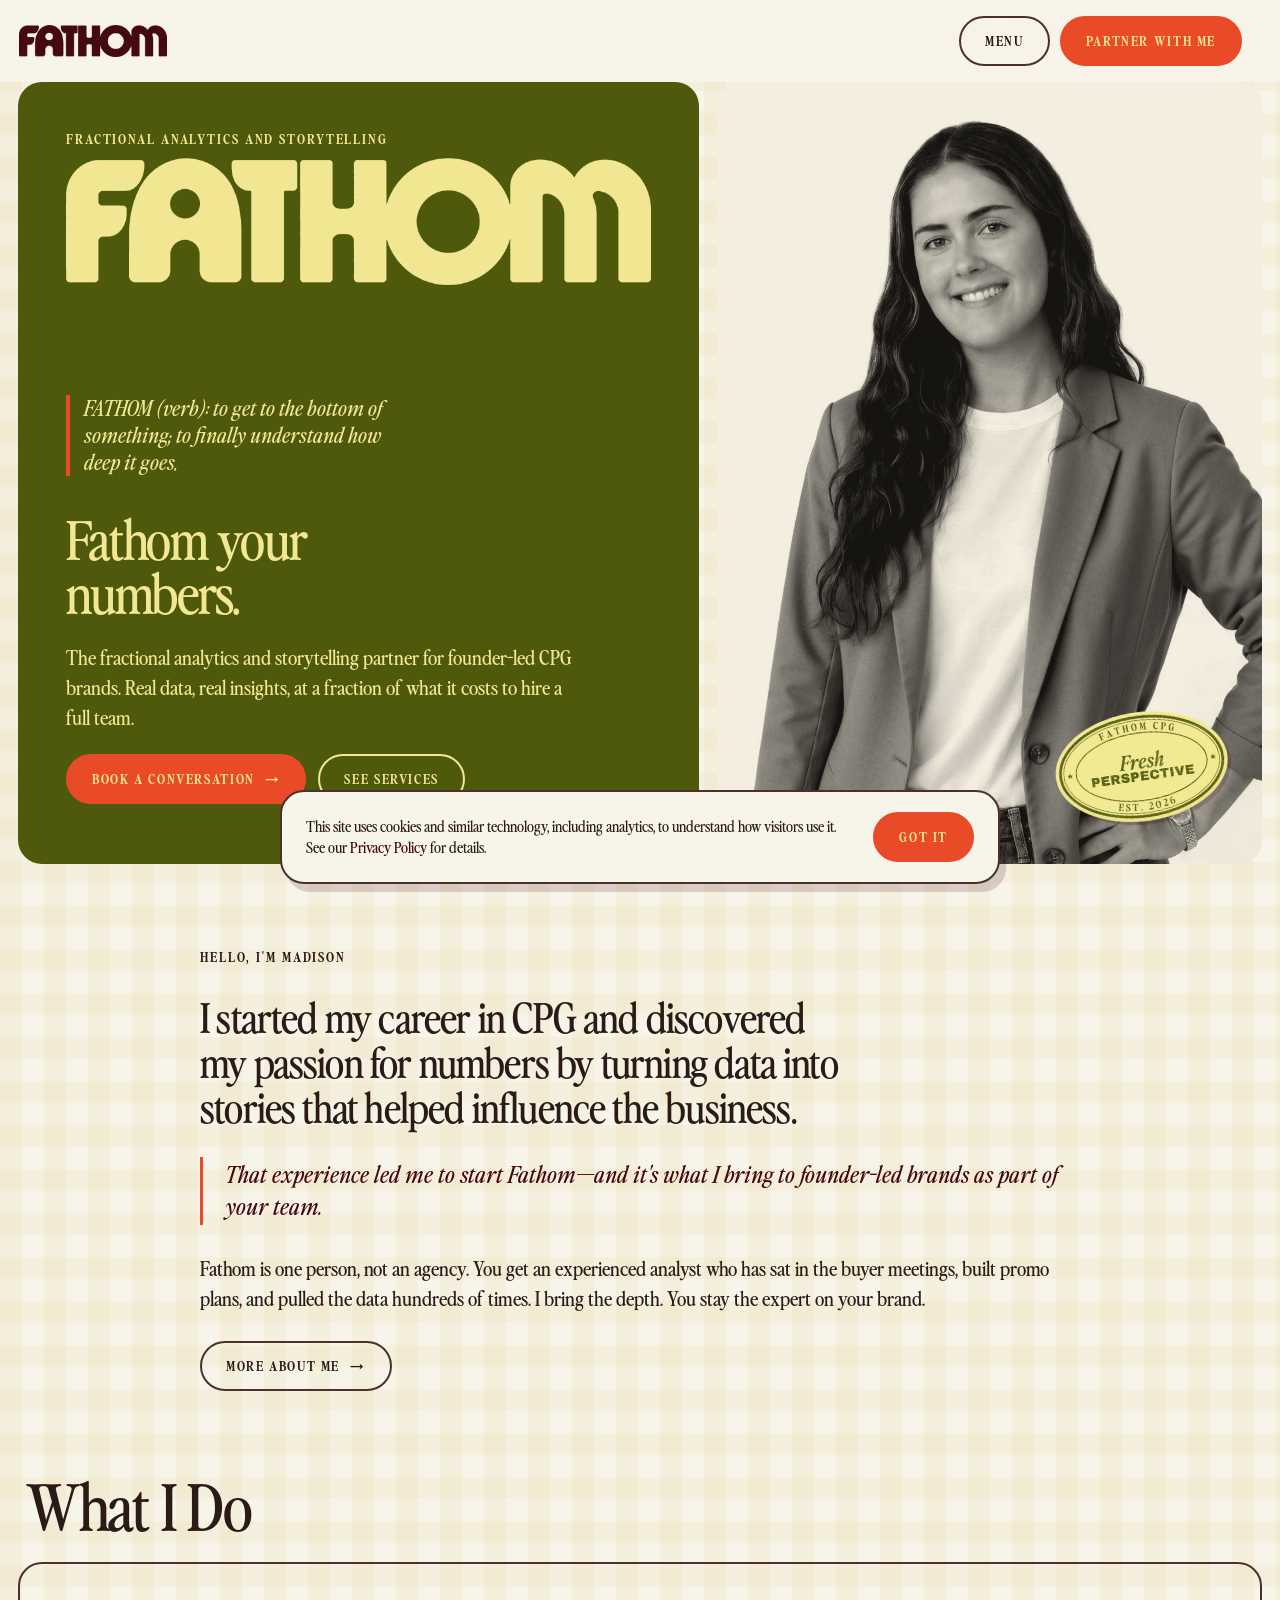
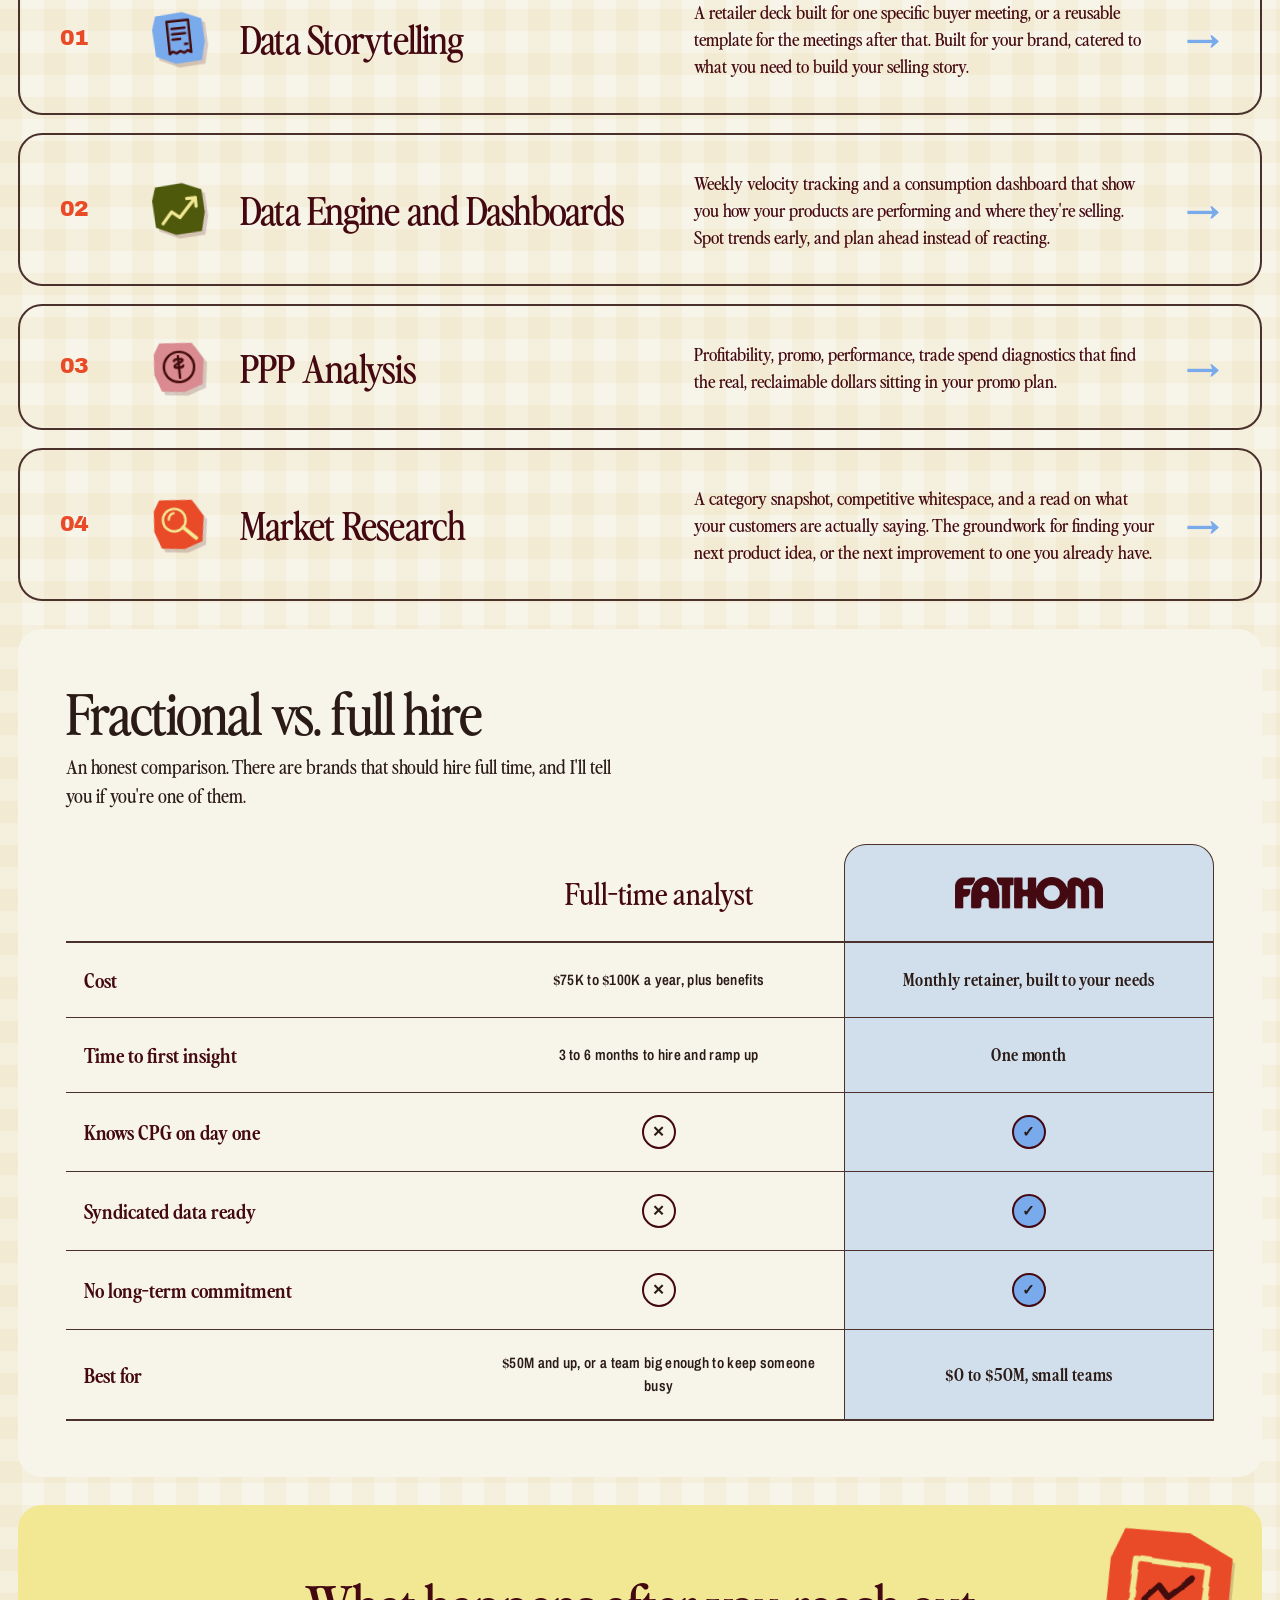
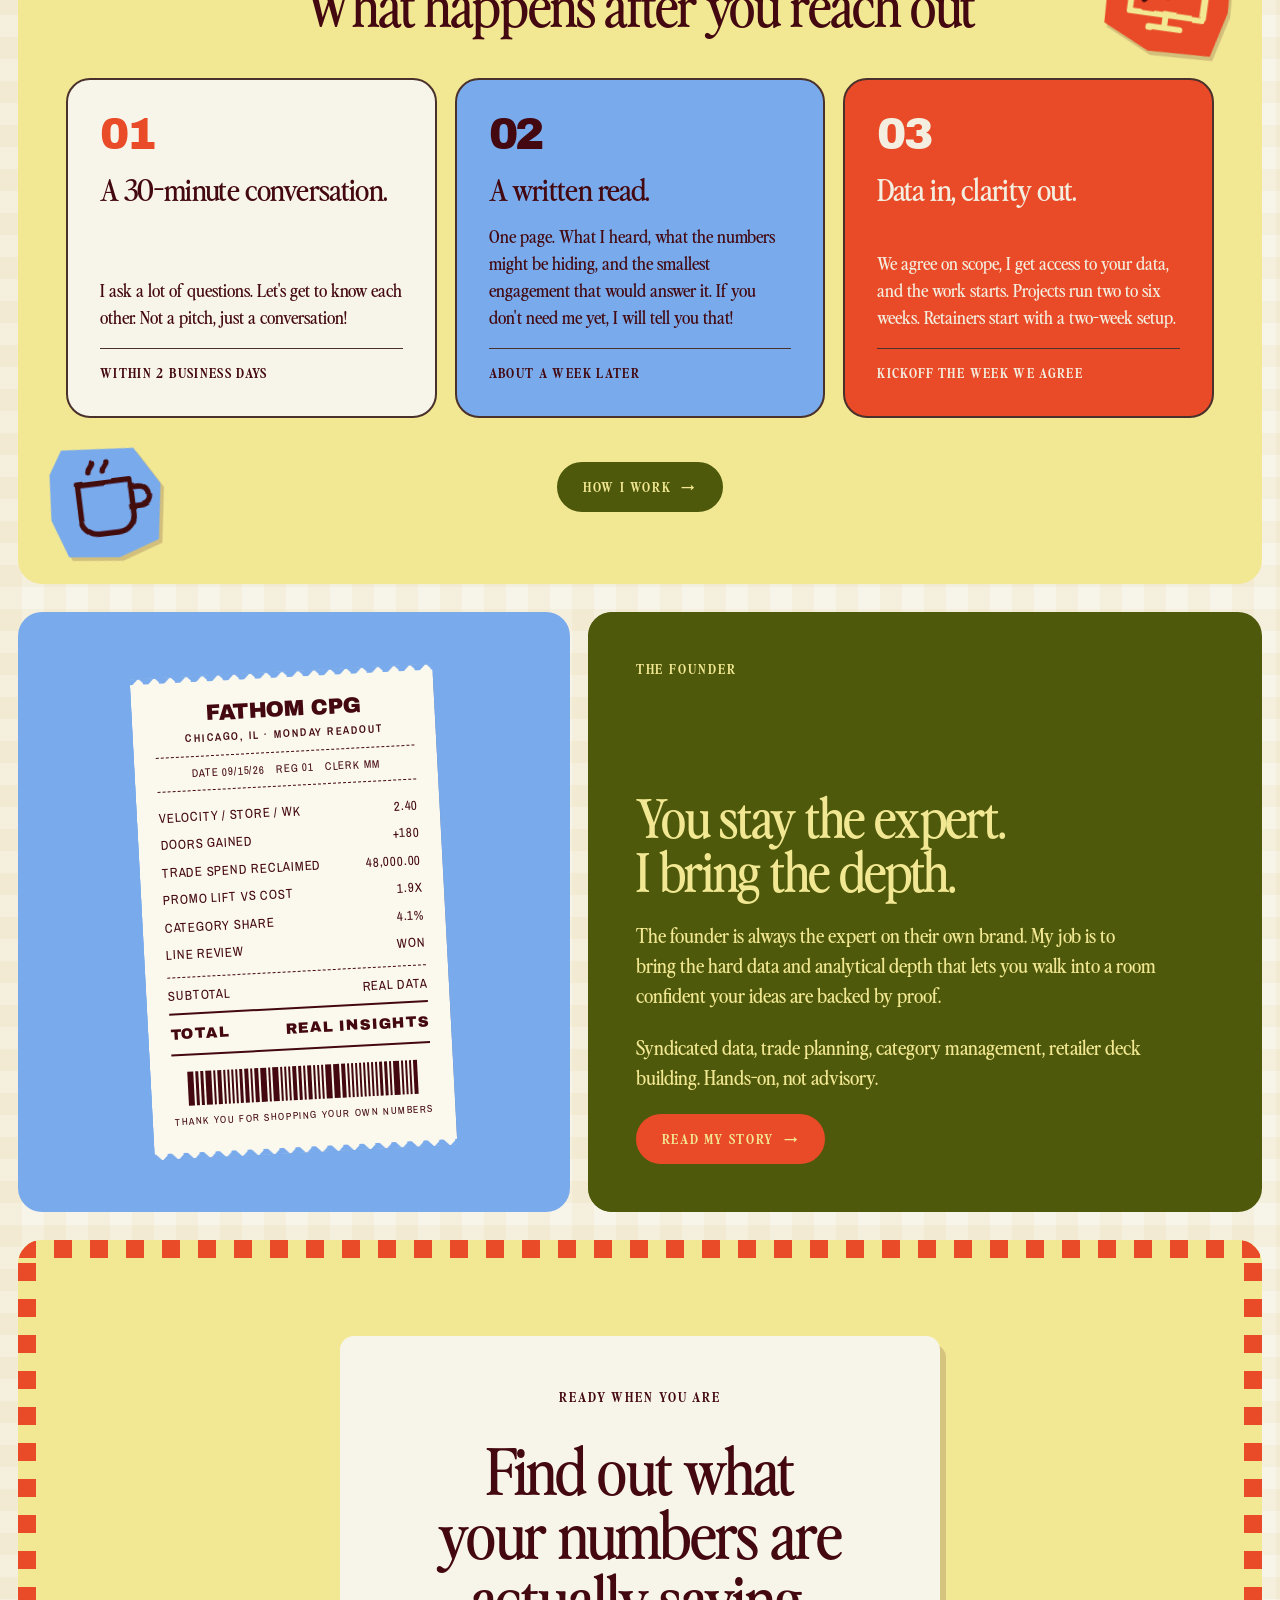
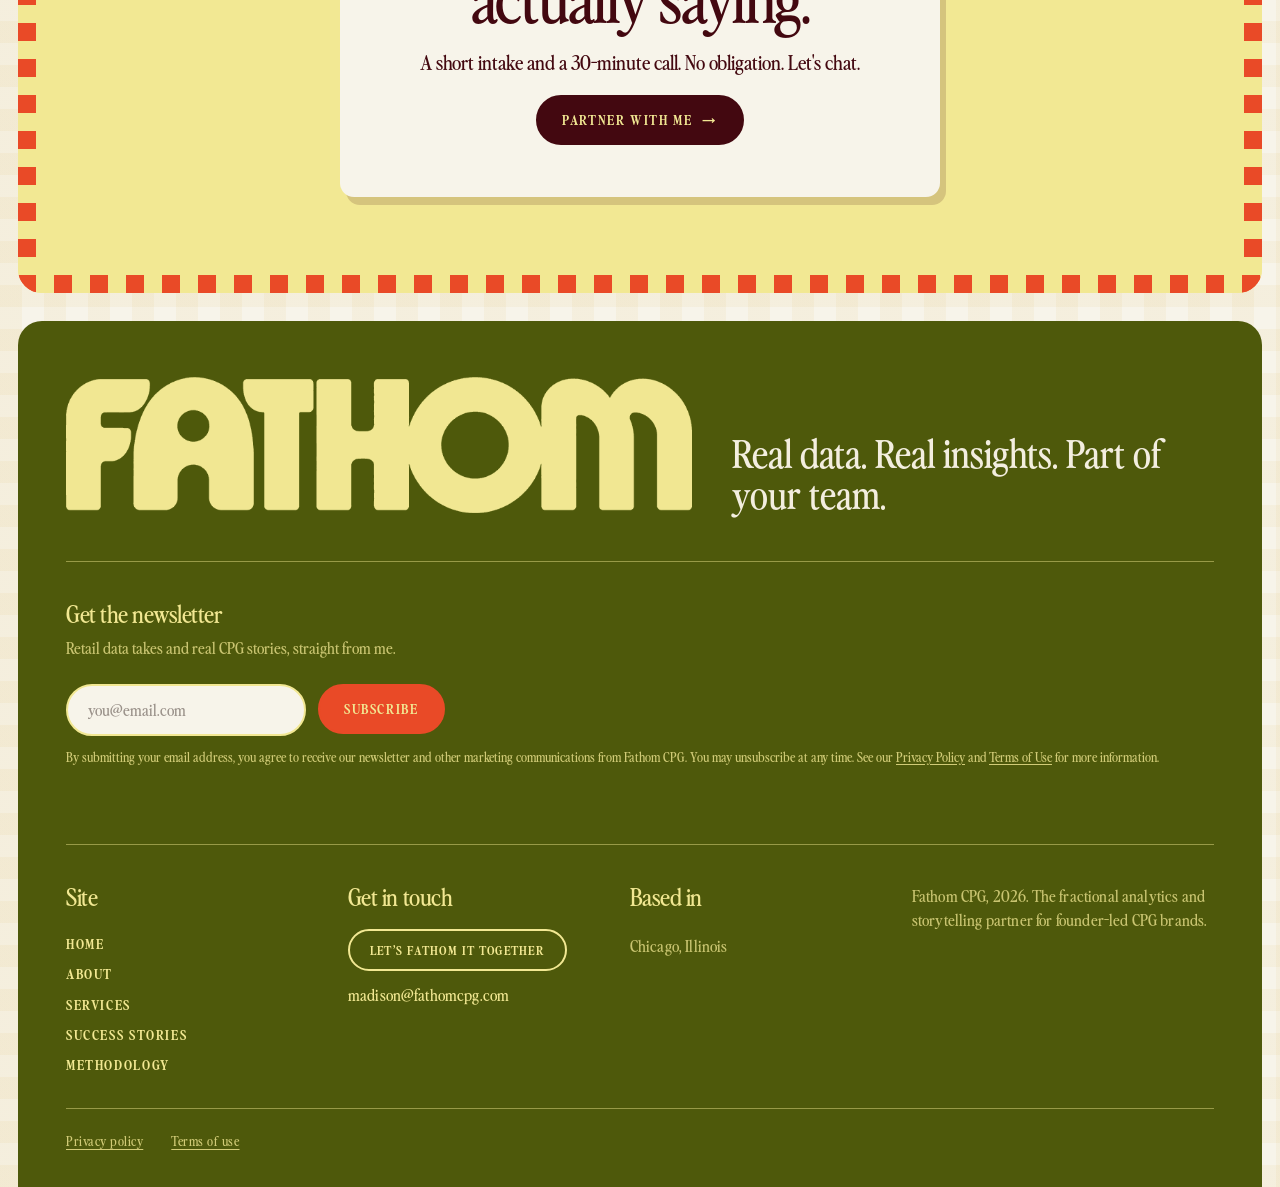
==== index.html @ e361d488 "Footer: smaller CTA button without the arrow Co-Authored-By: Claude Sonnet 5.5 <noreply@anthropic.co" ====
<!doctype html>
<html lang="en">
<head>
<meta charset="utf-8">
<meta name="viewport" content="width=device-width,initial-scale=1">
<script async src="https://www.googletagmanager.com/gtag/js?id=G-GGDD84Z0N7"></script>
<script>window.dataLayer=window.dataLayer||[];function gtag(){dataLayer.push(arguments);}gtag('js',new Date());gtag('config','G-GGDD84Z0N7');</script>
<title>Fathom CPG · Fractional Analytics for Founder-Led CPG Brands</title>
<meta name="description" content="Fathom CPG is the fractional analytics and storytelling partner for founder-led CPG brands. Real data. Real insights. Part of your team.">
<link rel="canonical" href="https://fathomcpg.com/">
<meta property="og:title" content="Fathom CPG · Fractional Analytics for Founder-Led CPG Brands"><meta property="og:description" content="Fathom CPG is the fractional analytics and storytelling partner for founder-led CPG brands. Real data. Real insights. Part of your team."><meta property="og:type" content="website"><meta property="og:url" content="https://fathomcpg.com/"><meta property="og:image" content="https://fathomcpg.com/img/og-image.jpg"><meta property="og:image:width" content="1200"><meta property="og:image:height" content="630"><meta name="twitter:card" content="summary_large_image"><meta name="twitter:title" content="Fathom CPG · Fractional Analytics for Founder-Led CPG Brands"><meta name="twitter:description" content="Fathom CPG is the fractional analytics and storytelling partner for founder-led CPG brands. Real data. Real insights. Part of your team."><meta name="twitter:image" content="https://fathomcpg.com/img/og-image.jpg">
<link rel="icon" href="/favicon.svg" type="image/svg+xml">
<link rel="preconnect" href="https://fonts.googleapis.com">
<link rel="preconnect" href="https://fonts.gstatic.com" crossorigin>
<link href="https://fonts.googleapis.com/css2?family=Archivo+Black&family=Archivo+Narrow:wght@500;600;700&family=DM+Serif+Display&display=swap" rel="stylesheet">
<link rel="preload" href="/fonts/PerfectlyNineties-Regular.woff" as="font" type="font/woff" crossorigin>
<link rel="stylesheet" href="/css/site.css">
<script type="application/ld+json">{"@context":"https://schema.org","@type":"ProfessionalService","name":"Fathom CPG","url":"https://fathomcpg.com/","logo":"https://fathomcpg.com/img/logo.png","image":"https://fathomcpg.com/img/madison-bw.jpg","description":"Fractional analytics and storytelling partner for founder-led CPG brands.","email":"madison@fathomcpg.com","areaServed":"US","address":{"@type":"PostalAddress","addressLocality":"Chicago","addressRegion":"IL","addressCountry":"US"},"founder":{"@type":"Person","name":"Madison Marsh"},"sameAs":["https://www.google.com/maps?cid=5379299283778477455"]}</script>
<script>(function(){var h=location.hash.slice(1);if(/^(about|services|stories|method|partner|privacy|terms)$/.test(h))location.replace('/'+h+'/');})();</script>
</head>
<body>
<svg class="svgdefs" aria-hidden="true"><defs>
  <filter id="hand" x="-10%" y="-10%" width="120%" height="120%"><feTurbulence type="fractalNoise" baseFrequency=".045" numOctaves="2" seed="3" result="n"/><feDisplacementMap in="SourceGraphic" in2="n" scale="2.6" xChannelSelector="R" yChannelSelector="G"/></filter>
  <filter id="cut" x="-2%" y="-8%" width="104%" height="116%"><feTurbulence type="fractalNoise" baseFrequency=".02 .12" numOctaves="2" seed="7" result="t"/><feDisplacementMap in="SourceGraphic" in2="t" scale="5" xChannelSelector="R" yChannelSelector="G"/></filter>
  <pattern id="st" patternUnits="userSpaceOnUse" width="176" height="200"><rect width="176" height="200" fill="#F2E893"/><rect x="0" width="44" height="200" fill="#4A312B"/><rect x="88" width="44" height="200" fill="#4A312B"/></pattern>
</defs></svg>

<header class="top">
  <nav id="nav">
    <a class="pill on" href="/" data-nav="home" aria-current="page">Home</a>
    <a class="pill" href="/about/" data-nav="about">About</a>
    <a class="pill" href="/services/" data-nav="services">Services</a>
    <a class="pill" href="/stories/" data-nav="stories">Stories</a>
    <a class="pill" href="/method/" data-nav="method">Method</a>
  </nav>
  <a class="brand" href="/" aria-label="Fathom CPG home"><span class="logo"></span></a>
  <div class="right">
    <button class="pill burger" id="burger" aria-expanded="false" aria-controls="nav">Menu</button>
    <a class="pill tomato" href="/partner/">Partner with me</a>
  </div>
</header>

<main class="wrap">

<!-- ================= HOME — edit page copy below ================= -->
<div class="page on" data-page="home">
  <section class="split wide">
    <div class="panel olive">
      <div class="head"><span class="label">Fractional analytics and storytelling</span><span class="logo hero-logo" role="img" aria-label="Fathom"></span></div>
      <div class="copy">
        <p class="def">FATHOM (verb): to get to the bottom of something; to finally understand how deep it goes.</p>
        <h1>Fathom your numbers.</h1>
        <p>The fractional analytics and storytelling partner for founder-led CPG brands. Real data, real insights, at a fraction of what it costs to hire a full team.</p>
        <div class="actions"><a class="pill tomato" href="/partner/">Book a conversation <span class="arr">→</span></a><a class="pill" href="/services/">See services</a></div>
      </div>
          </div>
    <div class="panel photo"><img src="/img/madison-bw.jpg" alt="Madison Marsh, founder of Fathom CPG">
      <img class="lbl-stk" src="/img/badge-fresh-perspective.webp" alt="" style="position:absolute;right:26px;bottom:36px;width:240px;transform:rotate(-8deg)">
    </div>
  </section>

  <section class="chapter statement">
    <div class="statement-inner">
      <span class="label">Hello, I'm Madison</span>
      <h2 class="fit-heading"><span class="fit-line">I started my career in CPG and discovered</span> <br class="fit-br">
        <span class="fit-line">my passion for numbers by turning data into</span> <br class="fit-br">
        <span class="fit-line">stories that helped influence the business.</span></h2>
      <p class="statement-accent">That experience led me to start Fathom—and it's what I bring to founder-led brands as part of your team.</p>
      <p>Fathom is one person, not an agency. You get an experienced analyst who has sat in the buyer meetings, built promo plans, and pulled the data hundreds of times. I bring the depth. You stay the expert on your brand.</p>
      <a class="pill" href="/about/">More about me <span class="arr">→</span></a>
    </div>
      </section>

  <section class="chapter">
    <div class="sec-head"><h2>What I Do</h2></div>
    <div class="rows">
      <a class="row" href="/services/"><span class="n">01</span><svg class="stk rowstk blue" viewBox="0 0 100 100" aria-hidden="true"><polygon class="cut" points="10,6 60,3 95,18 97,60 88,95 40,97 4,80 2,30"/><g filter="url(#hand)"><path d="M30 18h40v60l-6-4-7 4-7-4-7 4-7-4-6 4z" class="ink"/><path d="M38 32h24M38 42h24M38 52h14M60 62h4" class="ink"/></g></svg><h3>Data Storytelling</h3><div class="desc"><p>A retailer deck built for one specific buyer meeting, or a reusable template for the meetings after that. Built for your brand, catered to what you need to build your selling story.</p></div><span class="arr">→</span></a>
      <a class="row" href="/services/"><span class="n">02</span><svg class="stk rowstk olive" viewBox="0 0 100 100" aria-hidden="true"><polygon class="cut" points="10,6 60,3 95,18 97,60 88,95 40,97 4,80 2,30"/><g filter="url(#hand)"><path d="M18 74l18-20 14 12 32-34" class="ink" style="stroke-width:6"/><path d="M66 32h16v16" class="ink" style="stroke-width:6"/></g></svg><h3>Data Engine and Dashboards</h3><div class="desc"><p>Weekly velocity tracking and a consumption dashboard that show you how your products are performing and where they're selling. Spot trends early, and plan ahead instead of reacting.</p></div><span class="arr">→</span></a>
      <a class="row" href="/services/"><span class="n">03</span><svg class="stk rowstk pink" viewBox="0 0 100 100" aria-hidden="true"><polygon class="cut" points="18,3 78,8 97,40 90,86 56,97 14,92 3,60 6,22"/><g filter="url(#hand)"><circle cx="50" cy="50" r="28" class="ink"/><path d="M50 30v40M42 38c0-4 16-4 16 0s-16 6-16 10 16 4 16 0" class="ink"/></g></svg><h3>PPP Analysis</h3><div class="desc"><p>Profitability, promo, performance, trade spend diagnostics that find the real, reclaimable dollars sitting in your promo plan.</p></div><span class="arr">→</span></a>
      <a class="row" href="/services/"><span class="n">04</span><svg class="stk rowstk tomato" viewBox="0 0 100 100" aria-hidden="true"><polygon class="cut" points="18,3 78,8 97,40 90,86 56,97 14,92 3,60 6,22"/><g filter="url(#hand)"><circle cx="42" cy="42" r="21" class="ink"/><path d="M57 57l22 22" class="ink" style="stroke-width:7"/><path d="M32 40c1-6 5-10 10-11" class="ink"/></g></svg><h3>Market Research</h3><div class="desc"><p>A category snapshot, competitive whitespace, and a read on what your customers are actually saying. The groundwork for finding your next product idea, or the next improvement to one you already have.</p></div><span class="arr">→</span></a>
    </div>
  </section>

  <section class="compare panel">
    <h2>Fractional vs. full hire</h2>
    <p class="intro">An honest comparison. There are brands that should hire full time, and I'll tell you if you're one of them.</p>
<div class="ftable"><div class="hd"></div><div class="hd">Full-time analyst</div><div class="hd me"><span class="logo" role="img" aria-label="Fathom"></span></div><div class="rowlab"><span>Cost</span></div><div class="val"><span><span class="usd">$</span>75K to <span class="usd">$</span>100K a year, plus benefits</span></div><div class="val me"><span>Monthly retainer, built to your needs</span></div><div class="rowlab"><span>Time to first insight</span></div><div class="val"><span>3 to 6 months to hire and ramp up</span></div><div class="val me"><span>One month</span></div><div class="rowlab"><span>Knows CPG on day one</span></div><div class="val"><span><span class="nx">✕</span></span></div><div class="val me"><span><span class="ck">✓</span></span></div><div class="rowlab"><span>Syndicated data ready</span></div><div class="val"><span><span class="nx">✕</span></span></div><div class="val me"><span><span class="ck">✓</span></span></div><div class="rowlab"><span>No long-term commitment</span></div><div class="val"><span><span class="nx">✕</span></span></div><div class="val me"><span><span class="ck">✓</span></span></div><div class="rowlab last"><span>Best for</span></div><div class="val last"><span><span class="usd">$</span>50M and up, or a team big enough to keep someone busy</span></div><div class="val me last"><span><span class="usd">$</span>0 to <span class="usd">$</span>50M, small teams</span></div></div>
  </section>

  <section class="striped chapter">
    <svg class="stk tomato" viewBox="0 0 100 100" aria-hidden="true" style="position:absolute;right:28px;top:22px;width:130px;transform:rotate(8deg)"><polygon class="cut" points="10,6 60,3 95,18 97,60 88,95 40,97 4,80 2,30"/><g filter="url(#hand)"><path d="M22 28h56v40H22z" class="ink"/><path d="M50 68v10M38 78h24" class="ink"/><path d="M32 58l10-12 8 8 16-16" class="ink hot"/></g></svg>
    <svg class="stk blue" viewBox="0 0 100 100" aria-hidden="true" style="position:absolute;left:28px;bottom:22px;width:120px;transform:rotate(-7deg)"><polygon class="cut" points="18,3 78,8 97,40 90,86 56,97 14,92 3,60 6,22"/><g filter="url(#hand)"><path d="M28 34h44v28c0 8-6 14-14 14H42c-8 0-14-6-14-14z" class="ink"/><path d="M72 40h6c6 0 8 4 8 8s-2 8-8 8h-6" class="ink"/><path d="M38 24c0-4 4-4 4-8M50 24c0-4 4-4 4-8" class="ink"/></g></svg>
    <div class="inner">
      <div><h2>What happens after you reach out</h2></div>
      <div class="cards">
        <div class="card"><span class="step-n">01</span><h3>A 30-minute conversation.</h3><p>I ask a lot of questions. Let's get to know each other. Not a pitch, just a conversation!</p><span class="when">Within 2 business days</span></div>
        <div class="card"><span class="step-n">02</span><h3>A written read.</h3><p>One page. What I heard, what the numbers might be hiding, and the smallest engagement that would answer it. If you don't need me yet, I will tell you that!</p><span class="when">About a week later</span></div>
        <div class="card"><span class="step-n">03</span><h3>Data in, clarity out.</h3><p>We agree on scope, I get access to your data, and the work starts. Projects run two to six weeks. Retainers start with a two-week setup.</p><span class="when">Kickoff the week we agree</span></div>
      </div>
      <a class="pill olive" href="/method/">How I work <span class="arr">→</span></a>
    </div>
  </section>


  <section class="split narrow chapter">
    <div class="panel receiptbg"><div class="rcpt" aria-hidden="true">
  <div class="rtop">FATHOM CPG<br><small>CHICAGO, IL · MONDAY READOUT</small></div>
  <div class="rmeta">DATE 09/15/26 &nbsp; REG 01 &nbsp; CLERK MM</div>
  <table><tr><td>VELOCITY / STORE / WK</td><td>2.40</td></tr><tr><td>DOORS GAINED</td><td>+180</td></tr><tr><td>TRADE SPEND RECLAIMED</td><td>48,000.00</td></tr><tr><td>PROMO LIFT VS COST</td><td>1.9X</td></tr><tr><td>CATEGORY SHARE</td><td>4.1%</td></tr><tr><td>LINE REVIEW</td><td>WON</td></tr></table>
  <div class="rsub"><span>SUBTOTAL</span><span>REAL DATA</span></div>
  <div class="rtot"><span>TOTAL</span><span>REAL INSIGHTS</span></div>
  <div class="rbar"><i style="width:6px"></i><i style="width:3px"></i><i style="width:3px"></i><i style="width:6px"></i><i style="width:2px"></i><i style="width:4px"></i><i style="width:2px"></i><i style="width:2px"></i><i style="width:2px"></i><i style="width:2px"></i><i style="width:3px"></i><i style="width:4px"></i><i style="width:2px"></i><i style="width:4px"></i><i style="width:6px"></i><i style="width:2px"></i><i style="width:6px"></i><i style="width:2px"></i><i style="width:2px"></i><i style="width:2px"></i><i style="width:4px"></i><i style="width:3px"></i><i style="width:2px"></i><i style="width:4px"></i><i style="width:2px"></i><i style="width:2px"></i><i style="width:2px"></i><i style="width:6px"></i><i style="width:6px"></i><i style="width:4px"></i><i style="width:2px"></i><i style="width:2px"></i><i style="width:2px"></i><i style="width:2px"></i><i style="width:2px"></i><i style="width:2px"></i><i style="width:2px"></i><i style="width:2px"></i><i style="width:3px"></i><i style="width:3px"></i><i style="width:2px"></i><i style="width:6px"></i><i style="width:2px"></i><i style="width:2px"></i><i style="width:2px"></i><i style="width:4px"></i></div>
  <div class="rthx">THANK YOU FOR SHOPPING YOUR OWN NUMBERS</div>
</div></div>
    <div class="panel gingham-panel"><div class="inner">
      <div class="head"><span class="label">The founder</span></div>
      <div class="copy">
        <h2>You stay the expert. I bring the depth.</h2>
        <p>The founder is always the expert on their own brand. My job is to bring the hard data and analytical depth that lets you walk into a room confident your ideas are backed by proof.</p>
        <p>Syndicated data, trade planning, category management, retailer deck building. Hands-on, not advisory.</p>
        <div class="actions"><a class="pill tomato" href="/about/">Read my story <span class="arr">→</span></a></div>
      </div>
    </div></div>
  </section>



  <section class="chapter cta panel pattern-cta ticket-cta">
    <div class="ctacard">
    <span class="label">Ready when you are</span>
    <h2>Find out what your numbers are actually saying.</h2>
    <p>A short intake and a 30-minute call. No obligation. Let's chat.</p>
    <div class="actions"><a class="pill solid" href="/partner/">Partner with me <span class="arr">→</span></a></div>
    </div>
  </section>
</div>
<div class="scallop" aria-hidden="true"></div>

<footer class="foot">
  <div class="foot-top">
    <div class="logo" role="img" aria-label="Fathom CPG"></div>
    <p class="line">Real data. Real insights. Part of your team.</p>
  </div>
  <div class="foot-news">
    <div><h4>Get the newsletter</h4><p>Retail data takes and real CPG stories, straight from me.</p></div>
    <form name="newsletter" method="POST" action="/" data-netlify="true" netlify-honeypot="company" class="news-form">
      <input type="hidden" name="form-name" value="newsletter">
      <p style="display:none"><label>Company <input name="company" tabindex="-1" autocomplete="off"></label></p>
      <input type="email" name="email" placeholder="you@email.com" aria-label="Email address" autocomplete="email" required>
      <button type="submit" class="pill tomato">Subscribe</button>
      <p class="news-consent">By submitting your email address, you agree to receive our newsletter and other marketing communications from Fathom CPG. You may unsubscribe at any time. See our <a href="/privacy/">Privacy Policy</a> and <a href="/terms/">Terms of Use</a> for more information.</p>
      <p class="news-msg" role="status" aria-live="polite"></p>
    </form>
  </div>
  <div class="foot-cols">
    <div><h4>Site</h4><a href="/">Home</a><a href="/about/">About</a><a href="/services/">Services</a><a href="/stories/">Success Stories</a><a href="/method/">Methodology</a></div>
    <div><h4>Get in touch</h4><a class="pill" href="/partner/">Let’s fathom it together</a><a class="mail" href="mailto:madison@fathomcpg.com">madison@fathomcpg.com</a></div>
    <div><h4>Based in</h4><span class="dim">Chicago, Illinois</span></div>
    <div><span class="dim">Fathom CPG, 2026. The fractional analytics and storytelling partner for founder-led CPG brands.</span></div>
  </div>
<div class="foot-legal"><a href="/privacy/">Privacy policy</a><a href="/terms/">Terms of use</a></div>
</footer>

</main>

<script src="/js/site.js"></script>
</body>
</html>
---- css/site.css ----
/* Fathom CPG — site styles. Fonts: Perfectly Nineties (licensed, /fonts). */
@font-face{font-family:"Perfectly Nineties";font-weight:400;font-style:normal;font-display:swap;src:url(/fonts/PerfectlyNineties-Regular.woff) format("woff")}
@font-face{font-family:"Perfectly Nineties";font-weight:400;font-style:italic;font-display:swap;src:url(/fonts/PerfectlyNineties-Italic.woff) format("woff")}
@font-face{font-family:"Perfectly Nineties";font-weight:700;font-style:normal;font-display:swap;src:url(/fonts/PerfectlyNineties-Bold.woff) format("woff")}
@font-face{font-family:"Perfectly Nineties";font-weight:700;font-style:italic;font-display:swap;src:url(/fonts/PerfectlyNineties-BoldItalic.woff) format("woff")}
:root{
  --blue:#79AAEB;
  --wine:#430810;
  --cream:#F3EEDF;
  --paper:#F7F4EA;
  --butter:#F2E893;
  --butter2:#EADF86;
  --mustard:#D89B2B;
  --tomato:#E94A27;
  --olive:#4E590B;
  --olive2:#6B7A14;
  --brown:#4A312B;
  --ink:#2B1B17;
  --line:#4A312B;
  --pn:"Perfectly Nineties",Georgia,"Times New Roman",serif;
  --black:"Archivo Black","Arial Black",Impact,sans-serif;
  --narrow:"Archivo Narrow","Arial Narrow",Arial,sans-serif;
  --gingham-blue:repeating-linear-gradient(90deg,rgba(92,143,210,.45) 0 26px,transparent 26px 52px),repeating-linear-gradient(0deg,rgba(92,143,210,.45) 0 26px,transparent 26px 52px),#F3EEDF;
  --gingham-cream:repeating-linear-gradient(90deg,rgba(243,238,223,.22) 0 26px,transparent 26px 52px),repeating-linear-gradient(0deg,rgba(243,238,223,.22) 0 26px,transparent 26px 52px),#430810;
  --check-tomato:repeating-conic-gradient(var(--tomato) 0 25%,var(--butter) 0 50%) 0 0/56px 56px;
  --pat-brick:url("data:image/svg+xml,%3Csvg xmlns='http://www.w3.org/2000/svg' width='56' height='200' viewBox='0 0 56 200'%3E%3Crect width='56' height='200' fill='%23F3EEDF'/%3E%3Crect x='0' y='0' width='28' height='100' fill='%23430810'/%3E%3Crect x='28' y='0' width='28' height='100' fill='%23F2E893'/%3E%3Crect x='0' y='100' width='28' height='100' fill='%2379AAEB'/%3E%3Crect x='28' y='100' width='28' height='100' fill='%23430810'/%3E%3C/svg%3E");
  --pat-dots:url("data:image/svg+xml,%3Csvg xmlns='http://www.w3.org/2000/svg' width='32' height='120' viewBox='0 0 32 120'%3E%3Crect width='32' height='120' fill='%23F2E893'/%3E%3Crect x='16' width='16' height='120' fill='%23F3EEDF'/%3E%3Ccircle cx='16' cy='14' r='8' fill='%23E94A27'/%3E%3C/svg%3E");
  --plaid:linear-gradient(90deg,transparent 0 10%,rgba(92,143,210,.55) 10% 16%,transparent 16% 34%,rgba(67,8,16,.55) 34% 40%,transparent 40% 62%,rgba(233,74,39,.5) 62% 66%,transparent 66% 100%),linear-gradient(0deg,transparent 0 22%,rgba(67,8,16,.55) 22% 28%,transparent 28% 50%,rgba(92,143,210,.5) 50% 56%,transparent 56% 74%,rgba(233,74,39,.45) 74% 78%,transparent 78% 100%),#F7F4EA;
  --receipt:url("data:image/svg+xml,%3Csvg xmlns='http://www.w3.org/2000/svg' width='176' height='200' viewBox='0 0 176 200'%3E%3Crect width='176' height='200' fill='%23F7F4EA'/%3E%3Cg fill='%234A312B' opacity='.13'%3E%3Crect x='8' y='10' width='18' height='3' rx='1.5'/%3E%3Crect x='32' y='10' width='22' height='3' rx='1.5'/%3E%3Crect x='66' y='10' width='10' height='3' rx='1.5'/%3E%3Crect x='82' y='10' width='28' height='3' rx='1.5'/%3E%3Crect x='116' y='10' width='18' height='3' rx='1.5'/%3E%3Crect x='146' y='10' width='10' height='3' rx='1.5'/%3E%3Crect x='8' y='23' width='14' height='3' rx='1.5'/%3E%3Crect x='28' y='23' width='10' height='3' rx='1.5'/%3E%3Crect x='46' y='23' width='22' height='3' rx='1.5'/%3E%3Crect x='74' y='23' width='14' height='3' rx='1.5'/%3E%3Crect x='94' y='23' width='28' height='3' rx='1.5'/%3E%3Crect x='130' y='23' width='10' height='3' rx='1.5'/%3E%3Crect x='152' y='23' width='10' height='3' rx='1.5'/%3E%3Crect x='8' y='36' width='34' height='3' rx='1.5'/%3E%3Crect x='54' y='36' width='28' height='3' rx='1.5'/%3E%3Crect x='88' y='36' width='28' height='3' rx='1.5'/%3E%3Crect x='128' y='36' width='22' height='3' rx='1.5'/%3E%3Crect x='156' y='36' width='14' height='3' rx='1.5'/%3E%3Crect x='8' y='49' width='28' height='3' rx='1.5'/%3E%3Crect x='42' y='49' width='18' height='3' rx='1.5'/%3E%3Crect x='68' y='49' width='14' height='3' rx='1.5'/%3E%3Crect x='94' y='49' width='10' height='3' rx='1.5'/%3E%3Crect x='116' y='49' width='18' height='3' rx='1.5'/%3E%3Crect x='146' y='49' width='34' height='3' rx='1.5'/%3E%3Crect x='8' y='62' width='10' height='3' rx='1.5'/%3E%3Crect x='30' y='62' width='28' height='3' rx='1.5'/%3E%3Crect x='70' y='62' width='14' height='3' rx='1.5'/%3E%3Crect x='92' y='62' width='10' height='3' rx='1.5'/%3E%3Crect x='114' y='62' width='34' height='3' rx='1.5'/%3E%3Crect x='154' y='62' width='28' height='3' rx='1.5'/%3E%3Crect x='8' y='75' width='28' height='3' rx='1.5'/%3E%3Crect x='42' y='75' width='22' height='3' rx='1.5'/%3E%3Crect x='76' y='75' width='28' height='3' rx='1.5'/%3E%3Crect x='112' y='75' width='18' height='3' rx='1.5'/%3E%3Crect x='138' y='75' width='28' height='3' rx='1.5'/%3E%3Crect x='8' y='88' width='18' height='3' rx='1.5'/%3E%3Crect x='34' y='88' width='14' height='3' rx='1.5'/%3E%3Crect x='54' y='88' width='34' height='3' rx='1.5'/%3E%3Crect x='94' y='88' width='10' height='3' rx='1.5'/%3E%3Crect x='116' y='88' width='18' height='3' rx='1.5'/%3E%3Crect x='146' y='88' width='22' height='3' rx='1.5'/%3E%3Crect x='8' y='101' width='34' height='3' rx='1.5'/%3E%3Crect x='50' y='101' width='18' height='3' rx='1.5'/%3E%3Crect x='80' y='101' width='10' height='3' rx='1.5'/%3E%3Crect x='96' y='101' width='28' height='3' rx='1.5'/%3E%3Crect x='132' y='101' width='14' height='3' rx='1.5'/%3E%3Crect x='154' y='101' width='14' height='3' rx='1.5'/%3E%3Crect x='8' y='114' width='22' height='3' rx='1.5'/%3E%3Crect x='36' y='114' width='34' height='3' rx='1.5'/%3E%3Crect x='76' y='114' width='28' height='3' rx='1.5'/%3E%3Crect x='116' y='114' width='18' height='3' rx='1.5'/%3E%3Crect x='142' y='114' width='34' height='3' rx='1.5'/%3E%3Crect x='8' y='127' width='28' height='3' rx='1.5'/%3E%3Crect x='44' y='127' width='28' height='3' rx='1.5'/%3E%3Crect x='80' y='127' width='10' height='3' rx='1.5'/%3E%3Crect x='96' y='127' width='18' height='3' rx='1.5'/%3E%3Crect x='122' y='127' width='34' height='3' rx='1.5'/%3E%3Crect x='8' y='140' width='10' height='3' rx='1.5'/%3E%3Crect x='24' y='140' width='34' height='3' rx='1.5'/%3E%3Crect x='70' y='140' width='18' height='3' rx='1.5'/%3E%3Crect x='100' y='140' width='28' height='3' rx='1.5'/%3E%3Crect x='140' y='140' width='22' height='3' rx='1.5'/%3E%3Crect x='8' y='153' width='34' height='3' rx='1.5'/%3E%3Crect x='50' y='153' width='34' height='3' rx='1.5'/%3E%3Crect x='92' y='153' width='10' height='3' rx='1.5'/%3E%3Crect x='110' y='153' width='18' height='3' rx='1.5'/%3E%3Crect x='134' y='153' width='28' height='3' rx='1.5'/%3E%3Crect x='8' y='166' width='22' height='3' rx='1.5'/%3E%3Crect x='36' y='166' width='14' height='3' rx='1.5'/%3E%3Crect x='58' y='166' width='14' height='3' rx='1.5'/%3E%3Crect x='84' y='166' width='14' height='3' rx='1.5'/%3E%3Crect x='106' y='166' width='22' height='3' rx='1.5'/%3E%3Crect x='136' y='166' width='10' height='3' rx='1.5'/%3E%3Crect x='152' y='166' width='22' height='3' rx='1.5'/%3E%3Crect x='8' y='179' width='28' height='3' rx='1.5'/%3E%3Crect x='44' y='179' width='14' height='3' rx='1.5'/%3E%3Crect x='66' y='179' width='28' height='3' rx='1.5'/%3E%3Crect x='102' y='179' width='34' height='3' rx='1.5'/%3E%3Crect x='144' y='179' width='18' height='3' rx='1.5'/%3E%3Crect x='8' y='192' width='22' height='3' rx='1.5'/%3E%3Crect x='36' y='192' width='14' height='3' rx='1.5'/%3E%3Crect x='56' y='192' width='14' height='3' rx='1.5'/%3E%3Crect x='76' y='192' width='14' height='3' rx='1.5'/%3E%3Crect x='102' y='192' width='14' height='3' rx='1.5'/%3E%3Crect x='122' y='192' width='22' height='3' rx='1.5'/%3E%3Crect x='156' y='192' width='14' height='3' rx='1.5'/%3E%3C/g%3E%3Cpath d='M0 200h176' stroke='%234A312B' stroke-width='1' stroke-dasharray='4 4' opacity='.25'/%3E%3C/svg%3E");
  --gingham-olive:repeating-linear-gradient(90deg,rgba(78,89,11,.42) 0 26px,transparent 26px 52px),repeating-linear-gradient(0deg,rgba(78,89,11,.42) 0 26px,transparent 26px 52px),#F3EEDF;
  --pat-brick-soft:url("data:image/svg+xml,%3Csvg xmlns='http://www.w3.org/2000/svg' width='56' height='200' viewBox='0 0 56 200'%3E%3Crect width='56' height='200' fill='%23F7F4EA'/%3E%3Crect x='0' y='0' width='28' height='100' fill='%23F2E893'/%3E%3Crect x='28' y='0' width='28' height='100' fill='%23F7F4EA'/%3E%3Crect x='0' y='100' width='28' height='100' fill='%23F7F4EA'/%3E%3Crect x='28' y='100' width='28' height='100' fill='%23BDD1EC'/%3E%3C/svg%3E");
  --g:18px;
  --r:24px;
  --cur:url("data:image/svg+xml;utf8,%3Csvg xmlns='http://www.w3.org/2000/svg' width='30' height='30' viewBox='0 0 30 30'%3E%3Cpath d='M2 3h4.2l1 4H27l-3 10H9.6l.7 3H25' fill='none' stroke='%23F3EEDF' stroke-width='5.4' stroke-linejoin='round' stroke-linecap='round'/%3E%3Cpath d='M2 3h4.2l1 4H27l-3 10H9.6l.7 3H25' fill='none' stroke='%23430810' stroke-width='2.6' stroke-linejoin='round' stroke-linecap='round'/%3E%3Ccircle cx='12' cy='25' r='2.4' fill='%23430810' stroke='%23F3EEDF' stroke-width='1.4'/%3E%3Ccircle cx='22' cy='25' r='2.4' fill='%23430810' stroke='%23F3EEDF' stroke-width='1.4'/%3E%3C/svg%3E") 3 3, auto;
  --cur-hot:url("data:image/svg+xml;utf8,%3Csvg xmlns='http://www.w3.org/2000/svg' width='30' height='30' viewBox='0 0 30 30'%3E%3Cpath d='M7.2 7H27l-3 10H9.6z' fill='%23F2E893' stroke='%23430810' stroke-width='2.6' stroke-linejoin='round'/%3E%3Cpath d='M2 3h4.2l1 4M9.6 17l.7 3H25' fill='none' stroke='%23430810' stroke-width='2.6' stroke-linejoin='round' stroke-linecap='round'/%3E%3Ccircle cx='12' cy='25' r='2.4' fill='%23430810'/%3E%3Ccircle cx='22' cy='25' r='2.4' fill='%23430810'/%3E%3C/svg%3E") 3 3, pointer;
}
*{box-sizing:border-box}
html{scroll-behavior:smooth}
body{margin:0;background:repeating-linear-gradient(90deg,rgba(74,49,43,.012) 0 22px,transparent 22px 44px),repeating-linear-gradient(0deg,rgba(74,49,43,.012) 0 22px,transparent 22px 44px),var(--paper);color:var(--ink);font-family:var(--pn);font-weight:400;font-size:19px;line-height:1.5;overflow-x:hidden;cursor:var(--cur);-webkit-font-smoothing:antialiased}
a,button,label,select,input,textarea{cursor:var(--cur-hot)}
a{color:inherit;text-decoration:none}
p{margin:0}
img{max-width:100%;display:block}
h1,h2,h3,h4{margin:0;font-weight:400;text-wrap:balance;font-family:var(--pn);letter-spacing:-.02em}
.label{font-family:var(--pn);font-weight:700;font-size:13.5px;letter-spacing:.14em;text-transform:uppercase;line-height:1.3}
.arr{font-family:var(--narrow);font-weight:600}
.usd{font-family:"DM Serif Display",Georgia,serif;font-weight:400;font-size:.92em}
:focus-visible{outline:2px solid var(--tomato);outline-offset:3px}
.svgdefs{position:absolute;width:0;height:0;overflow:hidden}
.wrap{max-width:1600px;margin:auto;padding:0 var(--g)}
.page{display:none}.page.on{display:block}
section{margin-bottom:28px}
.chapter{margin-top:0}
.page>section:first-child{margin-top:0}

/* WORDMARK */
.wordmark{display:inline-flex;align-items:center;gap:.02em;font-family:var(--black);text-transform:uppercase;letter-spacing:-.11em;line-height:.70;white-space:nowrap;-webkit-text-stroke:.012em currentColor;paint-order:stroke fill}
.wordmark .o{width:.83em;height:.60em;border:.135em solid currentColor;border-radius:50%;display:inline-flex;align-items:center;justify-content:center;transform:translateY(.01em);margin:0 .035em 0 .055em;letter-spacing:0}
.wordmark .o b{font:600 .13em/1 var(--narrow);letter-spacing:.06em;transform:translateX(.04em)}

/* LOGO */
.logo{display:inline-block;width:150px;aspect-ratio:900/195;background:currentColor;-webkit-mask:url(/img/logo.png) center/contain no-repeat;mask:url(/img/logo.png) center/contain no-repeat}
.logo.big{width:min(100%,1100px)}

/* PILLS + BUTTONS */
.pill{display:inline-flex;align-items:center;justify-content:center;gap:10px;font-family:var(--pn);font-weight:700;font-size:13.5px;letter-spacing:.12em;text-transform:uppercase;padding:0 24px;height:50px;border:2px solid var(--line);border-radius:999px;background:transparent;color:inherit;line-height:1;white-space:nowrap;transition:background .2s,color .2s,transform .2s}
.pill:hover{background:var(--line);color:var(--butter)}
.pill.solid{background:var(--wine);color:var(--butter);border-color:var(--wine)}
.pill.solid:hover{background:var(--brown);border-color:var(--brown)}
.pill.on{background:var(--blue);color:var(--wine);border-color:var(--blue)}
.pill.olive{background:var(--olive);color:var(--butter);border-color:var(--olive)}.pill.olive:hover{background:var(--wine);border-color:var(--wine)}
.tag.blue{background:var(--blue);color:var(--wine);border-color:var(--blue)}
.tag.olive{background:var(--olive);color:var(--butter);border-color:var(--olive)}
.pill .arr{transition:transform .2s}.pill:hover .arr{transform:translateX(4px)}
.tag{display:inline-flex;align-items:center;font-weight:700;font-size:12.5px;letter-spacing:.12em;text-transform:uppercase;padding:6px 12px;border:1.5px solid currentColor;border-radius:999px;line-height:1.2}

/* NAV */
.top{display:grid;grid-template-columns:1fr auto 1fr;align-items:center;gap:20px;padding:16px var(--g);position:sticky;top:0;z-index:50;background:rgba(247,244,234,.94);backdrop-filter:blur(12px)}
.top nav{display:flex;gap:10px;flex-wrap:nowrap}
.top .brand{justify-self:center;color:var(--wine)}
.top .brand .logo{width:150px;display:block}
.top .right{justify-self:end;display:flex;gap:10px}
.burger{display:none}

/* PANELS */
.panel{border-radius:var(--r);padding:48px;position:relative;overflow:hidden}
.panel.blue{background:var(--blue);color:var(--wine)}
.panel.butter{background:var(--butter);color:var(--wine)}
.split .panel.gingham-panel{background:url("data:image/svg+xml,%3Csvg xmlns='http://www.w3.org/2000/svg' width='32' height='120' viewBox='0 0 32 120'%3E%3Crect width='32' height='120' fill='%2379AAEB'/%3E%3Crect x='16' width='16' height='120' fill='%234E590B'/%3E%3Ccircle cx='16' cy='14' r='8' fill='%23E94A27'/%3E%3C/svg%3E") 0 0/36px 135px;color:var(--wine);padding:44px;display:grid}.gingham-panel .inner{background:var(--paper);border:2px solid var(--line);border-radius:18px;padding:40px 44px;display:flex;flex-direction:column;justify-content:space-between;gap:36px;min-height:100%}
.panel.wine{background:var(--wine);color:var(--butter)}
.panel.cream{background:var(--cream);color:var(--wine)}
.panel.outline{border:2px solid var(--line);color:var(--wine)}
.panel.photo{padding:0;background:var(--cream)}
.panel.photo>img:first-child{width:100%;height:100%;object-fit:cover;object-position:50% 18%}
.split{display:grid;grid-template-columns:1fr 1fr;gap:var(--g)}
.split.wide{grid-template-columns:1.25fr 1fr}
.split.narrow{grid-template-columns:.9fr 1.1fr}
.split .panel{min-height:600px;display:flex;flex-direction:column;justify-content:space-between;gap:40px}
.split .photo{min-height:600px;display:block}
.split .head{display:flex;justify-content:space-between;align-items:center;gap:14px}
.split h1,.split h2{font-size:clamp(38px,4.2vw,68px);line-height:1;max-width:14ch}
.split .copy{display:grid;gap:22px;max-width:520px}
.split .copy p{font-size:20px}
.split .actions{display:flex;gap:12px;flex-wrap:wrap}

/* PATTERN SECTIONS */
.gingham{border-radius:var(--r);color:var(--wine);position:relative}
.gingham .inner{position:relative;max-width:1100px;margin:auto;display:grid;gap:20px;justify-items:center;text-align:center;background:var(--butter);border-radius:var(--r);padding:56px 48px}
@media(min-width:901px){
  .gingham{background:var(--gingham-olive);padding:72px 48px}
  .gingham .inner{border-radius:calc(var(--r) - 6px);background:var(--cream)}
}
.gingham h2{font-size:clamp(38px,4.4vw,70px);line-height:1}
.gingham h2.mission{font-size:clamp(26px,2.9vw,46px);max-width:30ch;line-height:1.35}
.gingham .mission-sub{font-size:19px;line-height:1.5;max-width:48ch;font-weight:400}
.checker{border-radius:var(--r);padding:18px;position:relative;background:var(--butter);overflow:hidden}
.checker::before{content:"";position:absolute;inset:0;background:
 repeating-linear-gradient(90deg,var(--tomato) 0 18px,var(--butter) 18px 36px) top/100% 18px no-repeat,
 repeating-linear-gradient(90deg,var(--tomato) 0 18px,var(--butter) 18px 36px) bottom/100% 18px no-repeat,
 repeating-linear-gradient(0deg,var(--tomato) 0 18px,var(--butter) 18px 36px) left/18px 100% no-repeat,
 repeating-linear-gradient(0deg,var(--tomato) 0 18px,var(--butter) 18px 36px) right/18px 100% no-repeat;pointer-events:none}
.checker .inner{position:relative}
.checker .inner{background:var(--paper);border-radius:calc(var(--r) - 8px);padding:72px 48px;text-align:center;display:grid;justify-items:center;gap:24px;color:var(--wine)}
.checker h2{font-size:clamp(38px,4.6vw,72px);line-height:1;max-width:16ch}
.checker p{max-width:46ch;font-size:20px}

/* ticket-stripe border, reused on the home closing CTA — SAME technique as .checker above
   (layered repeating-linear-gradient bands on a ::before, clipped by overflow:hidden +
   border-radius on the parent) rather than border-image, so corners come out rounded and the
   stripe keeps running the same rhythm all the way around instead of a fixed solid corner tile */
.ticket-cta{border-radius:var(--r);position:relative;overflow:hidden}
.ticket-cta::before{content:"";position:absolute;inset:0;background:
 repeating-linear-gradient(90deg,var(--tomato) 0 18px,var(--butter) 18px 36px) top/100% 18px no-repeat,
 repeating-linear-gradient(90deg,var(--tomato) 0 18px,var(--butter) 18px 36px) bottom/100% 18px no-repeat,
 repeating-linear-gradient(0deg,var(--tomato) 0 18px,var(--butter) 18px 36px) left/18px 100% no-repeat,
 repeating-linear-gradient(0deg,var(--tomato) 0 18px,var(--butter) 18px 36px) right/18px 100% no-repeat;pointer-events:none}
.ticket-cta>*{position:relative;z-index:1}

/* BRAND PATTERNS */
.pat-brick{background:var(--pat-brick) 0 0/56px 200px}
.pat-dots{background:var(--pat-dots) 0 0/32px 120px}
.pat-plaid{background:var(--plaid);background-size:420px 300px}
.split .panel.brickblock,.panel.brickblock{background:var(--pat-brick-soft) 0 0/42px 150px;border:2px solid var(--line);display:grid;place-items:center;justify-content:center;align-content:center;min-height:600px}
.split .panel.statblock{position:relative;display:grid;align-content:center;gap:34px;padding:56px 52px;color:var(--butter)}.statblock .label{color:var(--butter);opacity:.85}.statblock b{display:block;font-family:var(--black);font-size:clamp(80px,9vw,150px);line-height:.9;letter-spacing:-.05em;margin:6px 0 4px}.statblock b small{font-family:var(--narrow);font-weight:700;font-size:.22em;letter-spacing:.1em;margin-left:8px;vertical-align:baseline}.statblock .sub{font-size:19px;max-width:26ch;display:block}.statblock .dim b{color:transparent;-webkit-text-stroke:2.5px var(--butter)}
.hero-panel .art.brick{background:var(--pat-brick) 0 0/42px 150px}
.hero-panel .art.dots{background:var(--pat-dots) 0 0/28px 105px}
.cta.pattern-cta{background:var(--pat-dots) 0 0/36px 135px;color:var(--wine);padding:96px 48px}.cta.pattern-cta .ctacard{background:var(--paper);border:2px solid var(--line);border-radius:14px;padding:52px 48px;width:100%;max-width:600px;box-sizing:border-box;margin:auto;position:relative;display:grid;gap:18px;justify-items:center;box-shadow:6px 8px 0 rgba(67,8,16,.16);z-index:2}.cta.pattern-cta .ctacard .label{display:block;margin-bottom:14px}
.hero-panel.pattern-hero{background:var(--pat-dots) 0 0/36px 135px;color:var(--wine)}
.hero-panel.pattern-hero .txt{background:var(--paper);border:2px solid var(--line);border-radius:18px;padding:40px 44px 44px;align-self:center}
.hero-panel .art.solid-olive{background:var(--olive)}
.hero-panel .art.datart{background:none;display:grid;place-items:center;overflow:visible}.espresso{display:block;width:min(100%,520px);height:auto}.hero-panel .art.datart{position:relative;padding:20px 0}.datart .oval{z-index:3}
.pattern-wrap{border-radius:var(--r);padding:var(--g);position:relative}
.pattern-wrap .pborder{margin:0}
.plaid-section{border-radius:var(--r);background:var(--plaid);background-size:420px 300px;padding:var(--g)}

/* PATTERNED BORDER (solid + dashed) */
.pborder{position:relative;border-radius:var(--r);background:var(--cream);color:var(--wine)}
.pborder::before{content:'';position:absolute;inset:0;border-radius:var(--r);border:7px solid var(--tomato);pointer-events:none;z-index:1}
.pborder::after{content:'';position:absolute;inset:0;border-radius:var(--r);border:7px dashed var(--wine);pointer-events:none;z-index:2}
.pborder.blue-check::before{border-color:var(--blue)}
.pborder.butter-check::before{border-color:var(--butter)}
.pborder>*{position:relative;z-index:3}
.pborder.blue-line::before{border-color:var(--blue)}
.pborder.butter-bg{background:var(--butter)}
.pborder.paper-bg{background:var(--paper)}

/* TESTIMONIALS */
.believe{background:var(--paper);padding:56px 72px 48px}
.believe .bhead{display:flex;justify-content:space-between;align-items:flex-end;gap:30px;flex-wrap:wrap;border-bottom:3px solid var(--wine);padding-bottom:22px;margin-bottom:8px}
.believe .bhead h2{font-size:clamp(44px,5.4vw,90px);line-height:.95}.believe .bhead .label{max-width:30ch;line-height:1.5;text-align:right;opacity:.75}
.zig{list-style:none;margin:0;padding:0}
.zig li{display:grid;grid-template-columns:1fr 1.4fr;gap:40px;align-items:center;padding:40px 0;border-bottom:2px dashed var(--line)}
.zig li:last-child{border-bottom:0}
.zig li:nth-child(even){grid-template-columns:1.4fr 1fr}
.zig li:nth-child(even) .num{order:2;text-align:right}
.zig .num{font-family:var(--black);font-size:clamp(90px,12vw,190px);line-height:.85;letter-spacing:-.05em;color:var(--butter);-webkit-text-stroke:3px var(--blue);text-stroke:3px var(--blue);text-shadow:6px 6px 0 rgba(67,8,16,.12);transition:color .35s,text-shadow .35s,transform .35s}
.zig li:nth-child(2) .num{-webkit-text-stroke-color:var(--tomato)}.zig li:nth-child(3) .num{-webkit-text-stroke-color:var(--olive)}.zig li:nth-child(4) .num{-webkit-text-stroke-color:var(--wine)}
.zig li:hover .num,.zig li.lit .num{color:var(--blue);text-shadow:10px 10px 0 rgba(67,8,16,.16);transform:translateY(-4px)}.zig li:nth-child(2):hover .num,.zig li:nth-child(2).lit .num{color:var(--tomato)}.zig li:nth-child(3):hover .num,.zig li:nth-child(3).lit .num{color:var(--olive)}.zig li:nth-child(4):hover .num,.zig li:nth-child(4).lit .num{color:var(--wine)}
.zig h3{font-size:clamp(28px,3vw,44px);line-height:1.05;margin-bottom:12px}.zig p{font-size:19px;max-width:44ch}
.zig li:nth-child(even) div{text-align:right}.zig li:nth-child(even) p{margin-left:auto}
@media(max-width:800px){.believe{padding:40px 24px}.zig li,.zig li:nth-child(even){grid-template-columns:1fr}.zig li:nth-child(even) .num{order:0;text-align:left}.zig li:nth-child(even) div{text-align:left}.zig li:nth-child(even) p{margin-left:0}.zig .num{font-size:80px}}
.testi{padding:64px 56px;text-align:center;display:grid;justify-items:center;gap:30px}
.testi .slide{display:none;display:none}
.testi .slide.on{display:grid;justify-items:center;gap:30px}
.testi .q{font-size:clamp(24px,2.6vw,38px);line-height:1.15;max-width:32ch;letter-spacing:-.02em}
.testi .who{display:flex;align-items:center;gap:18px;text-align:left}
.testi .who .lg{width:76px;height:76px;border-radius:14px;display:grid;place-items:center;font-family:var(--black);font-size:26px;letter-spacing:-.05em}
.testi .who b{display:block;font-size:22px;font-weight:700}
.testi .who span{font-family:var(--narrow);font-size:15px;letter-spacing:.04em;opacity:.8}
.testi .nav{display:flex;gap:12px}
.testi .nav button{width:68px;height:40px;border-radius:999px;border:0;background:var(--wine);color:var(--butter);font-family:var(--narrow);font-size:22px;line-height:1;transition:background .2s}
.testi .nav button:hover{background:var(--tomato)}
@media(max-width:640px){.testi{padding:40px 24px}}

/* HAND-DRAWN STICKERS */
.stk{display:block;width:140px;aspect-ratio:1;overflow:visible;filter:drop-shadow(3px 4px 0 rgba(67,8,16,.18))}
.corner-stk{display:none}
.stk .cut{fill:var(--butter)}
.stk .ink{fill:none;stroke:var(--wine);stroke-width:4.5;stroke-linecap:round;stroke-linejoin:round}
.stk .fillink{fill:var(--wine);stroke:none}
.stk .hot{stroke:var(--tomato)}
.stk.tomato .cut{fill:var(--tomato)}.stk.tomato .ink{stroke:var(--butter)}.stk.tomato .fillink{fill:var(--butter)}.stk.tomato .hot{stroke:var(--wine)}
.stk.blue .cut{fill:var(--blue)}
.stk.olive .cut{fill:var(--olive)}.stk.olive .ink{stroke:var(--butter)}.stk.olive .fillink{fill:var(--butter)}
.stk.wine .cut{fill:var(--wine)}.stk.wine .ink{stroke:var(--butter)}.stk.wine .fillink{fill:var(--butter)}
.stk.cream .cut{fill:var(--cream)}
.stk.pink .cut{fill:#D98B91}
.stk-cluster{position:relative}
.stk-cluster .stk{position:absolute}
.stk-row{display:flex;gap:28px;justify-content:center;flex-wrap:wrap;padding:8px 0}
.stk-row .stk{width:120px}
.stk-row .stk:nth-child(odd){transform:rotate(-6deg)}.stk-row .stk:nth-child(even){transform:rotate(5deg)}
.corner{position:absolute;pointer-events:none}
.squig{background:url("data:image/svg+xml,%3Csvg xmlns='http://www.w3.org/2000/svg' viewBox='0 0 200 20' preserveAspectRatio='none'%3E%3Cpath d='M3 12 C 30 4, 50 18, 80 10 S 130 4, 160 12 S 190 8, 197 10' fill='none' stroke='%23E94A27' stroke-width='5' stroke-linecap='round'/%3E%3C/svg%3E") no-repeat 0 100%/100% .28em;padding-bottom:.06em}
.badge{width:130px;height:130px;color:var(--wine)}
.badge svg{width:100%;height:100%;overflow:visible}
.badge .disc{fill:var(--tomato)}
.badge.blue .disc{fill:var(--blue)}.badge.butter .disc{fill:var(--butter)}.badge.olive .disc{fill:var(--olive)}
.badge text{font-family:var(--pn);font-weight:700;font-size:11px;letter-spacing:.2em;text-transform:uppercase;fill:var(--butter)}
.badge.blue text,.badge.butter text{fill:var(--wine)}
.badge .mid{font-family:var(--black);font-size:26px;letter-spacing:-.04em;fill:var(--butter);text-anchor:middle}
.badge.blue .mid,.badge.butter .mid{fill:var(--wine)}
.badge.spin,.sticker.spin{animation:spin 22s linear infinite}
.pill.tomato{background:var(--tomato);color:var(--butter);border-color:var(--tomato)}.pill.tomato:hover{background:var(--wine);border-color:var(--wine)}
.tag.tomato{background:var(--tomato);color:var(--butter);border-color:var(--tomato)}
.step-n{font-family:var(--black);font-size:44px;letter-spacing:-.05em;color:var(--tomato);line-height:1}
.faq{display:grid;gap:var(--g)}
.faq details{border:2px solid var(--line);border-radius:var(--r);color:var(--wine);background:var(--paper);transition:background .2s}.faq details:hover,.faq details[open]{background:var(--butter)}.faq summary{cursor:var(--cur-hot)}
.faq summary{list-style:none;display:flex;justify-content:space-between;align-items:center;gap:20px;padding:26px 34px;font-size:clamp(22px,2vw,30px);line-height:1.1}
.faq summary::-webkit-details-marker{display:none}
.faq summary .pm{font-family:var(--narrow);font-size:28px;color:var(--tomato);flex:none;transition:transform .2s}
.faq details[open] .pm{transform:rotate(45deg)}
.faq .a{padding:0 34px 28px;font-size:18px;max-width:64ch}
.chipcloud{display:flex;flex-wrap:wrap;gap:12px;justify-content:center;padding:0 8px}
.chipcloud span{border:2px solid var(--line);border-radius:999px;padding:12px 20px;font-weight:700;font-size:13.5px;letter-spacing:.1em;text-transform:uppercase;color:var(--wine)}
.chipcloud span:nth-child(3n){background:var(--blue);border-color:var(--blue)}
.chipcloud span:nth-child(4n){background:var(--tomato);border-color:var(--tomato);color:var(--butter)}
.chipcloud span:nth-child(5n){background:var(--butter);border-color:var(--butter)}
.mini{display:grid;grid-template-columns:repeat(3,1fr);gap:var(--g)}
.mini .card{min-height:0;gap:12px}
@media(max-width:1100px){.mini{grid-template-columns:1fr}.corner{display:none}.striped .corner,.gingham .corner{display:none}}

/* FUN ELEMENTS */
.sticker{position:absolute;width:150px;height:150px;right:34px;bottom:34px;animation:spin 18s linear infinite;color:var(--wine);pointer-events:none}
.sticker svg{width:100%;height:100%;overflow:visible}
.sticker .disc{fill:var(--tomato)}
.sticker text{font-family:var(--pn);font-weight:700;font-size:11.5px;letter-spacing:.2em;text-transform:uppercase;fill:var(--butter)}
@keyframes spin{to{transform:rotate(360deg)}}
.bubble{position:absolute;top:34px;right:34px;background:var(--butter);color:var(--wine);border:2px solid var(--line);border-radius:18px 18px 18px 4px;padding:12px 16px;font-weight:700;font-size:13px;letter-spacing:.08em;text-transform:uppercase;line-height:1.35;max-width:200px;transform:rotate(-4deg);box-shadow:4px 4px 0 var(--tomato)}
.scallop{display:none}
.news-pop{position:fixed;inset:0;z-index:1000;background:rgba(43,27,23,.55);display:flex;align-items:center;justify-content:center;padding:16px}
.news-pop-card{position:relative;width:100%;max-width:520px;background:var(--paper);color:var(--wine);border:2px solid var(--line);border-radius:var(--r);padding:36px 32px 30px;box-shadow:6px 8px 0 rgba(67,8,16,.16)}
.news-pop-card h4{font-size:34px;line-height:1.05;margin:0 0 8px}
.news-pop-card>p{margin:0 0 20px;font-size:18px}
.news-pop-x{position:absolute;top:10px;right:14px;background:none;border:0;font:inherit;font-size:32px;line-height:1;color:var(--wine);cursor:pointer;padding:4px 8px}
.news-pop form{display:flex;gap:12px;flex-wrap:wrap}
.news-pop input[type=email]{flex:1;min-width:200px;font:inherit;font-size:16px;color:var(--ink);background:#fff;border:2px solid var(--wine);border-radius:999px;padding:12px 20px}
.news-pop input[type=email]:focus{outline:none;border-color:var(--tomato)}
.news-pop .news-consent{flex-basis:100%;margin:0;font-size:13px;line-height:1.4;opacity:.8}
.news-consent a{color:inherit;text-decoration:underline;text-underline-offset:2px}
.news-pop .news-msg{flex-basis:100%;margin:0;font-size:15px;min-height:1.2em}
.news-pop form.done>input,.news-pop form.done>button,.news-pop form.done>.news-consent{display:none}
.news-pop form.done .news-msg{font-size:22px;font-weight:700}
.cookie-notice{position:fixed;left:16px;right:16px;bottom:16px;z-index:999;max-width:720px;margin:0 auto;background:var(--paper);color:var(--ink);border:2px solid var(--line);border-radius:var(--r);padding:20px 24px;display:flex;flex-wrap:wrap;align-items:center;gap:16px;justify-content:space-between;box-shadow:6px 8px 0 rgba(67,8,16,.16)}
.cookie-notice p{margin:0;font-size:15px;line-height:1.4;flex:1;min-width:240px}
.cookie-notice a{color:var(--wine)}
.cookie-notice .pill{flex:none}
.tilt{transition:transform .25s}.tilt:hover{transform:rotate(-1.2deg) translateY(-3px)}
@media(prefers-reduced-motion:reduce){.sticker{animation:none}}
@media(max-width:1100px){.sticker{width:110px;height:110px;right:20px;bottom:20px}.bubble{display:none}}

/* CENTERED STATEMENT */
.statement{padding:56px 24px;text-align:center;display:grid;justify-items:center;gap:28px}
.statement h2{font-size:clamp(28px,3.2vw,52px);line-height:1.1;max-width:960px}
.statement p{max-width:960px;font-size:20px}
.statement .statement-accent{font-style:italic;color:var(--wine);font-size:23px;line-height:1.4;border-left:3px solid var(--tomato);padding:2px 0 2px 22px;margin:0}

/* home "Hello, I'm Madison" block: one shared wrapper so the headline, pull-quote and
   paragraph all share the same width and left edge instead of each having its own max-width */
.statement-inner{max-width:880px;margin:0 auto;display:grid;gap:28px;text-align:left}
.statement-inner>.label,.statement-inner>.pill{justify-self:start}
.statement-inner h2{max-width:none;text-wrap:balance}
.statement-inner p{max-width:none;text-wrap:pretty}

/* SECTION HEADS */
.sec-head{display:flex;justify-content:space-between;align-items:end;gap:24px;padding:0 8px 26px}
.sec-head h2{font-size:clamp(40px,5vw,84px);line-height:.95}
.sec-head p{max-width:46ch;font-size:19px;margin-bottom:8px}

/* OUTLINED ROWS (Dwell services) */
.rows{display:grid;gap:var(--g)}
.row:has(.rowstk){grid-template-columns:60px 56px 1.1fr 1.2fr auto}.rowstk{width:54px;height:54px;transform:rotate(-6deg);transition:transform .25s}.row:hover .rowstk{transform:rotate(4deg) scale(1.1)}
.row{display:grid;grid-template-columns:60px 1.1fr 1.2fr auto;align-items:center;gap:32px;padding:34px 40px;border:2px solid var(--line);border-radius:var(--r);color:var(--wine);transition:background .2s,color .2s}
a.row:hover,.row:hover{background:var(--butter)}.row:hover .rowstk{transform:rotate(4deg) scale(1.1)}
.row .n{font-family:var(--black);font-size:22px;letter-spacing:-.04em;color:var(--tomato)}
.row h3{font-size:clamp(28px,3vw,48px);line-height:1}
.row .desc{display:grid;gap:12px;font-size:18px;max-width:48ch;justify-items:start}
.row .arr{font-size:34px;line-height:1;min-width:34px;color:var(--blue);transition:transform .2s}
a.row:hover .arr{transform:translateX(8px)}
.row.soon{opacity:.6}

/* STRIPED SECTION (Dzurt) */
.striped{border-radius:var(--r);background:repeating-linear-gradient(90deg,var(--butter) 0 128px,var(--butter2) 128px 256px);color:var(--wine);padding:72px 48px}
.striped{position:relative}
.striped .inner{position:relative;max-width:1200px;margin:auto;display:grid;gap:44px;justify-items:center;text-align:center}
.striped .inner>div:first-child{background:none;padding:0}.striped .lede{background:none;padding:0;font-size:22px;font-weight:700;color:var(--wine)}
.striped h2{font-size:clamp(38px,4.4vw,70px);line-height:1}
.striped .corner,.gingham .corner{position:absolute;width:130px}
.striped h2.mission{font-size:clamp(26px,2.9vw,46px);max-width:30ch}
.striped .lede{max-width:56ch;font-size:20px}
.cards{display:grid;grid-template-columns:repeat(3,1fr);gap:var(--g);width:100%;text-align:left}
.card{border:2px solid var(--line);border-radius:var(--r);padding:32px;display:flex;flex-direction:column;gap:18px;min-height:340px;background:rgba(247,244,234,.55)}
.card .label{opacity:.75}
.card h3{font-size:clamp(26px,2.4vw,36px);line-height:1;flex:1}
.card h3 em{font-style:italic}
.card p{font-size:18px}
.steps3{display:grid;gap:var(--g)}.step3{display:grid;grid-template-columns:150px 1fr;gap:30px;align-items:start;border:2px solid var(--line);border-radius:var(--r);background:var(--paper);padding:34px 40px;color:var(--wine)}.step3 .big{display:flex;align-items:center;gap:14px}.step3 .sstk{width:54px;height:54px;transform:rotate(-8deg);flex:none}
.step3 .big{font-family:var(--black);font-size:22px;line-height:1;color:var(--tomato)}.step3 h3{font-size:34px;line-height:1.05;margin-bottom:12px}.step3 p{font-size:18.5px;max-width:64ch}.step3:nth-child(2){background:var(--butter)}.step3:nth-child(3){background:var(--blue)}
@media(max-width:900px){.step3{grid-template-columns:1fr}}
.striped .cards .card:nth-child(1){background:var(--paper)}.striped .cards .card:nth-child(2){background:var(--blue);color:var(--wine)}.striped .cards .card:nth-child(2) .step-n{color:var(--wine)}.striped .cards .card:nth-child(2) .when{color:var(--wine);border-color:var(--line)}.striped .cards .card:nth-child(3){background:var(--tomato);color:var(--cream)}.striped .cards .card:nth-child(3) .step-n{color:var(--cream)}.striped .cards .card:nth-child(3) .when{color:var(--cream);border-color:var(--line)}
.card .when{font-weight:700;font-size:13.5px;color:var(--wine);letter-spacing:.1em;text-transform:uppercase;border-top:1.5px solid var(--line);padding-top:14px}

/* MARQUEE */
.marquee{position:relative;border-radius:0;background:#FBF8EE;color:var(--wine);overflow:hidden;padding:22px 0;white-space:nowrap;margin:0;
  -webkit-mask:linear-gradient(#000,#000) 0 6px/100% calc(100% - 12px) no-repeat,conic-gradient(from 135deg at 50% 0,#000 90deg,transparent 0) 0 0/16px 8px repeat-x,conic-gradient(from 315deg at 50% 100%,#000 90deg,transparent 0) 0 100%/16px 8px repeat-x;
  mask:linear-gradient(#000,#000) 0 6px/100% calc(100% - 12px) no-repeat,conic-gradient(from 135deg at 50% 0,#000 90deg,transparent 0) 0 0/16px 8px repeat-x,conic-gradient(from 315deg at 50% 100%,#000 90deg,transparent 0) 0 100%/16px 8px repeat-x}
.marquee-wrap{padding:18px 0;background:var(--olive);border-radius:var(--r)}
.marquee .track{display:inline-flex;animation:mq 90s linear infinite}
.marquee span{font-family:var(--narrow);font-weight:600;font-size:clamp(15px,1.4vw,19px);letter-spacing:.14em;text-transform:uppercase;line-height:1;padding:0 .5em}.marquee b{font-family:var(--black);color:var(--tomato);letter-spacing:0;font-size:1.15em}
.marquee span i{font-style:normal;color:var(--tomato);padding:0 .6em}
.marquee.blue{background:var(--blue);color:var(--wine)}.marquee.blue span i{color:var(--tomato)}
@keyframes mq{from{transform:translateX(0)}to{transform:translateX(-50%)}}
@media(prefers-reduced-motion:reduce){.marquee .track,.band .drift{animation:none}}

/* STRIPE BAND (House of Racquet) */
.band{height:52px;border-radius:14px;position:relative;overflow:hidden}
.band svg{position:absolute;inset:0;width:100%;height:100%}
@keyframes drift{from{transform:translateX(0)}to{transform:translateX(-176px)}}
.band .drift{animation:drift 26s linear infinite;width:calc(100% + 176px)}

/* STICKY + STACK (Dwell values) */
.stack{display:grid;grid-template-columns:.8fr 1.2fr;gap:var(--g);align-items:start;padding:40px 0}
.stack .stick{position:sticky;top:110px;padding:20px 8px}
.stack .stick h2{font-size:clamp(44px,5.4vw,90px);line-height:.95}
.stack .stick .label{margin-top:24px;display:block;opacity:.7;max-width:34ch;line-height:1.5}
.stack .list{display:grid;gap:var(--g)}
.vcard{border-radius:var(--r);padding:40px;display:grid;grid-template-columns:150px 1fr;gap:32px;align-items:center;min-height:210px}
.vcard .tile{aspect-ratio:1;border-radius:14px;overflow:hidden;background:rgba(0,0,0,.08)}
.vcard .tile.type{display:grid;place-items:center;font-family:var(--black);font-size:56px;letter-spacing:-.06em;background:var(--blue);color:var(--wine)}
.vcard.b2 .tile.type{background:var(--wine);color:var(--butter)}.vcard.b3 .tile.type{background:var(--butter);color:var(--olive)}.vcard.b4 .tile.type{background:var(--tomato);color:var(--butter)}
.vcard h3{font-size:30px;line-height:1;margin-bottom:12px}
.vcard p{font-size:18px;max-width:46ch}
.vcard.b1{background:var(--butter);color:var(--wine)}
.vcard.b2{background:var(--blue);color:var(--wine)}
.vcard.b3{background:var(--olive);color:var(--butter)}
.vcard.b4{background:var(--cream);color:var(--wine);border:2px solid var(--line)}

/* CTA PANEL */
.cta{border-radius:var(--r);padding:96px 48px;text-align:center;display:grid;grid-template-columns:minmax(0,1fr);justify-items:center;gap:26px}
.cta h2{font-size:clamp(40px,5vw,80px);line-height:1;max-width:16ch}
.cta p{max-width:44ch;font-size:20px}
.cta .actions{display:flex;gap:12px;flex-wrap:wrap;justify-content:center}

/* PAGE HERO PANEL */
.hero-panel.orange{background:var(--wine);color:var(--butter)}.hero-panel.orange .label{color:var(--butter)}.hero-panel.orange h1,.hero-panel.orange p{color:var(--butter)}
.hero-panel{min-height:520px;display:grid;grid-template-columns:1.1fr .9fr;gap:40px;align-items:end}
.hero-panel .txt{display:grid;gap:24px;align-content:end}
.hero-panel h1{font-size:clamp(44px,5.6vw,92px);line-height:.95;max-width:14ch}
.hero-panel p{max-width:56ch;font-size:20px}
.hero-panel .art{position:relative;min-height:380px;border-radius:18px;align-self:stretch;overflow:visible}
.hero-panel .art.stripes{background:repeating-linear-gradient(90deg,var(--butter) 0 34px,var(--butter2) 34px 68px)}
.hero-panel .art.receipt{background:url("/img/tile-basket-butter.svg") 0 0/360px 360px}
.panel.olive{background:var(--olive);color:var(--butter)}.panel.olive .label,.panel.olive .tag{color:var(--butter);border-color:var(--butter)}.panel.olive h1{color:var(--butter)}.panel.olive .def{font-style:italic;font-size:21px;line-height:1.3;max-width:30ch;color:var(--butter);border-left:4px solid var(--tomato);padding-left:14px;margin-bottom:14px}
.page[data-page=home] .split.wide .panel.olive .copy{align-self:flex-start;margin:auto 0 12px}.panel.olive .pill{border-color:var(--butter);color:var(--butter)}.panel.olive .pill.tomato{background:var(--tomato);border-color:var(--tomato);color:var(--butter)}.panel.olive .pill:hover{background:var(--butter);color:var(--olive)}
.split .panel.receiptbg,.panel.receiptbg{background:var(--blue);display:grid;place-items:center;justify-content:center;align-content:center;padding:40px 30px;min-height:420px;overflow:hidden}
.rcpt{width:min(100%,330px);background:#FBF8EE;color:var(--wine);padding:26px 22px 30px;font-family:var(--narrow);font-size:13px;letter-spacing:.06em;text-transform:uppercase;line-height:1.5;transform:rotate(-3deg);box-shadow:8px 10px 0 rgba(67,8,16,.25);
  -webkit-mask:linear-gradient(#000,#000) 0 6px/100% calc(100% - 12px) no-repeat,conic-gradient(from 135deg at 50% 0,#000 90deg,transparent 0) 0 0/16px 8px repeat-x,conic-gradient(from 315deg at 50% 100%,#000 90deg,transparent 0) 0 100%/16px 8px repeat-x;
  mask:linear-gradient(#000,#000) 0 6px/100% calc(100% - 12px) no-repeat,conic-gradient(from 135deg at 50% 0,#000 90deg,transparent 0) 0 0/16px 8px repeat-x,conic-gradient(from 315deg at 50% 100%,#000 90deg,transparent 0) 0 100%/16px 8px repeat-x}
.rcpt .rtop{text-align:center;font-family:var(--black);font-size:22px;letter-spacing:-.02em;text-transform:none;line-height:1.1;margin-bottom:6px}.rcpt .rtop small{display:block;font-family:var(--narrow);font-size:11px;letter-spacing:.14em;text-transform:uppercase;margin-top:6px;font-weight:600}
.rcpt .rmeta{text-align:center;font-size:11px;border-top:1.5px dashed var(--wine);border-bottom:1.5px dashed var(--wine);padding:8px 0;margin:12px 0}
.rcpt table{width:100%;border-collapse:collapse}.rcpt td{padding:4px 0;vertical-align:top}.rcpt td:last-child{text-align:right;font-variant-numeric:tabular-nums}
.rcpt .rsub,.rcpt .rtot{display:flex;justify-content:space-between;padding:8px 0}.rcpt .rsub{border-top:1.5px dashed var(--wine);margin-top:8px}.rcpt .rtot{font-family:var(--black);font-size:15px;border-top:2px solid var(--wine);border-bottom:2px solid var(--wine)}
.rcpt .rbar{display:flex;gap:2px;justify-content:center;height:34px;margin:16px 0 8px}.rcpt .rbar i{display:block;background:var(--wine);height:100%}
.stubs{display:grid;grid-template-columns:repeat(3,1fr);gap:22px;padding:10px 6px}
.stub{background:#FBF8EE;border:1.5px solid var(--line);padding:22px 20px 18px;font-family:var(--narrow);font-weight:600;font-size:13px;letter-spacing:.1em;text-transform:uppercase;color:var(--wine);transform:rotate(var(--rr,0));position:relative;
  -webkit-mask:linear-gradient(#000,#000) 0 5px/100% calc(100% - 10px) no-repeat,conic-gradient(from 135deg at 50% 0,#000 90deg,transparent 0) 0 0/14px 7px repeat-x,conic-gradient(from 315deg at 50% 100%,#000 90deg,transparent 0) 0 100%/14px 7px repeat-x;mask:linear-gradient(#000,#000) 0 5px/100% calc(100% - 10px) no-repeat,conic-gradient(from 135deg at 50% 0,#000 90deg,transparent 0) 0 0/14px 7px repeat-x,conic-gradient(from 315deg at 50% 100%,#000 90deg,transparent 0) 0 100%/14px 7px repeat-x}
.stubo{background:var(--ink);padding:2.5px;transform:rotate(var(--rr,0));-webkit-mask:linear-gradient(#000,#000) 0 5px/100% calc(100% - 10px) no-repeat,conic-gradient(from 135deg at 50% 0,#000 90deg,transparent 0) 0 0/14px 7px repeat-x,conic-gradient(from 315deg at 50% 100%,#000 90deg,transparent 0) 0 100%/14px 7px repeat-x;mask:linear-gradient(#000,#000) 0 5px/100% calc(100% - 10px) no-repeat,conic-gradient(from 135deg at 50% 0,#000 90deg,transparent 0) 0 0/14px 7px repeat-x,conic-gradient(from 315deg at 50% 100%,#000 90deg,transparent 0) 0 100%/14px 7px repeat-x}
.stubo .stub{transform:none;border:0;-webkit-mask-position:0 7px,-2.5px 0,-2.5px 100%;mask-position:0 7px,-2.5px 0,-2.5px 100%}
.stub b{display:block;font-family:var(--black);font-size:clamp(34px,3.6vw,52px);letter-spacing:-.03em;text-transform:none;margin:10px 0 6px;color:var(--tomato);line-height:1}
.stub small{display:block;border-top:1.5px dashed var(--wine);margin-top:14px;padding-top:10px;font-size:11px;font-weight:600}
.stub .ex{position:absolute;right:12px;top:12px;font-size:9px;letter-spacing:.14em;border:1.5px dashed var(--line);border-radius:999px;padding:3px 8px;opacity:.7}
@media(max-width:800px){.stubs{grid-template-columns:1fr}}
.rcpt .rthx{text-align:center;font-size:10px;letter-spacing:.16em}
.panel.receipt{background:var(--receipt) 0 0/176px 200px;color:var(--wine);display:grid;place-items:center;padding:40px;min-height:380px}.panel.receipt .upc{width:min(70%,320px);color:var(--wine)}.panel.receipt .cap{font-family:var(--narrow);font-weight:600;font-size:12px;letter-spacing:.18em;text-transform:uppercase;margin-top:18px;opacity:.75}
.hero-panel .art.gingham{background:var(--gingham-blue)}
.hero-panel .art.gingham-cream{background:var(--gingham-cream)}
.hero-panel .art .stk{position:absolute;width:150px}
@media(max-width:1100px){.hero-panel{grid-template-columns:1fr}.hero-panel .art{min-height:300px}.hero-panel .art .stk{width:120px}}

/* TIMELINE (Dwell origin story) */
.timeline{padding:56px 48px 64px}
.timeline h2{font-size:clamp(40px,5vw,80px);line-height:1;margin-bottom:34px}
.timeline .rule{height:3px;background:currentColor;margin-bottom:40px}
.timeline .cols h3{color:var(--wine)}
.timeline .cols h3 small{display:block;font-family:var(--black);font-size:14px;letter-spacing:.05em;color:var(--tomato);margin-bottom:8px}
.timeline .cols{display:grid;grid-template-columns:repeat(2,1fr);gap:40px 56px}
.timeline .cols h3{font-size:28px;margin-bottom:12px}
.timeline .cols p{font-size:17.5px;line-height:1.55}

/* FOOTER */
.foot{border-radius:var(--r) var(--r) 0 0;background:var(--olive);color:var(--butter);padding:56px 48px 36px;display:grid;gap:48px}
.foot-top{display:grid;grid-template-columns:1.3fr 1fr;gap:40px;align-items:end}
.foot .logo{width:100%;max-width:900px;color:var(--butter)}
.foot-top .line{font-size:clamp(28px,3vw,46px);line-height:1.05;color:var(--cream)}
.foot-news{border-top:1.5px solid rgba(242,232,147,.45);padding-top:34px;display:flex;flex-wrap:wrap;align-items:center;justify-content:space-between;gap:24px}
.foot-news h4{font-size:24px;margin:0 0 4px}
.foot-news p{margin:0;opacity:.75;font-size:16px;max-width:38ch}
.foot-news form{display:flex;gap:12px;flex-wrap:wrap}
.foot-news input[type=email]{font:inherit;font-size:16px;color:var(--ink);background:var(--paper);border:2px solid var(--butter);border-radius:999px;padding:12px 20px;min-width:240px}
.foot-news .news-consent{flex-basis:100%;margin:0;font-size:13px;line-height:1.4;opacity:.8;max-width:none}
.foot-news .news-msg{flex-basis:100%;font-size:15px;min-height:1.2em}
.foot-news form.done>input,.foot-news form.done>button,.foot-news form.done>.news-consent{display:none}
.foot-news form.done .news-msg{font-size:22px;color:var(--butter);opacity:1;font-weight:700}
.foot-news input[type=email]:focus{outline:none;border-color:var(--tomato)}
.foot-news input[type=email]::placeholder{color:rgba(43,27,23,.45)}
.foot-cols{display:grid;grid-template-columns:1fr 1fr 1fr 1.2fr;gap:30px;border-top:1.5px solid rgba(242,232,147,.45);padding-top:34px}
.foot-cols h4{font-size:24px;margin-bottom:14px}
.foot-cols a,.foot-cols span{display:block;font-weight:700;font-size:13.5px;letter-spacing:.12em;text-transform:uppercase;padding:5px 0}
.foot-cols .dim{text-transform:none;letter-spacing:.01em;font-weight:400;font-size:16px;opacity:.75}
.foot-cols a.pill{display:inline-flex;padding:0 20px;height:42px;font-size:12.5px;letter-spacing:.1em;margin-bottom:18px;border-color:var(--butter);color:var(--butter)}
.foot-cols .pill:hover{background:var(--butter);color:var(--wine)}
.foot-cols a.mail{text-transform:none;letter-spacing:.01em;font-weight:400;font-size:16px;padding:0}
.foot-cols h4+a.pill{margin-bottom:12px}
.foot-legal{display:flex;flex-wrap:wrap;gap:6px 28px;border-top:1.5px solid rgba(242,232,147,.45);padding-top:22px;margin-top:-20px}
.foot-legal a{font-size:13px;letter-spacing:.04em;font-weight:500;opacity:.8;text-decoration:underline;text-underline-offset:3px}
.foot-legal a:hover{opacity:1}

/* PRICING */
.tiers{display:grid;grid-template-columns:repeat(3,1fr);gap:var(--g)}
.pillars{display:grid;grid-template-columns:1fr 1fr;gap:var(--g)}.pillar{border:2px solid var(--line);border-radius:var(--r);background:var(--paper);padding:34px 34px 30px;display:grid;gap:14px;align-content:start;color:var(--wine)}.pillar .n{font-family:var(--black);font-size:14px;letter-spacing:.05em;color:var(--tomato)}.pillar h3{font-size:36px;line-height:1.05}.pillar p{font-size:18px}.pillar ul{margin:6px 0 0;padding:0;list-style:none;display:grid;gap:8px;font-size:17px}.pillar ul li{display:grid;grid-template-columns:12px 1fr;gap:10px}.pillar ul li:before{content:'';width:8px;height:8px;border-radius:50%;background:var(--tomato);margin-top:9px}.pillar.p2{background:var(--blue)}.pillar.p3{background:var(--butter)}.pillar.p4{background:var(--olive);color:var(--butter)}.pillar.p4 .n{color:var(--tomato)}.pillar.p4 ul li:before{background:var(--tomato)}
.pillar .stk{width:64px;justify-self:end;margin:-8px -8px 0 0}
@media(max-width:900px){.pillars{grid-template-columns:1fr}}
.tier{border-radius:var(--r);padding:40px;display:flex;flex-direction:column;gap:22px;min-height:600px}
.tier.t1{background:var(--cream);color:var(--wine);border:2px solid var(--line)}
.tier .price{color:var(--blue)}.tier.t3 .price{color:var(--wine)}
.tier.t2{background:var(--wine);color:var(--butter)}
.tier.t3{background:var(--blue);color:var(--wine)}
.tier .head{display:flex;justify-content:space-between;align-items:center}
.tier h3{font-size:44px;line-height:1}
.tier .for{font-size:19px;font-style:italic}
.tier .price{font-size:48px;line-height:1;font-variant-numeric:tabular-nums}
.tier .price small{display:block;font-weight:700;font-size:11px;letter-spacing:.12em;text-transform:uppercase;margin-top:8px;opacity:.8}
.tier ul{list-style:none;margin:0;padding:22px 0 0;border-top:1.5px solid currentColor;display:grid;gap:10px;font-size:17.5px;flex:1;align-content:start}
.tier ul li{display:grid;grid-template-columns:14px 1fr;gap:12px}
.tier ul li:before{content:"";width:8px;height:8px;border-radius:50%;background:currentColor;margin-top:8px}
.tier .pill{align-self:flex-start}
.tier.t2 .pill{border-color:var(--butter)}.tier.t2 .pill:hover{background:var(--butter);color:var(--wine)}
.note{font-size:17px;opacity:.75;max-width:64ch;padding:24px 8px 0}

/* CASES */
.cases{display:grid;grid-template-columns:1fr 1fr;gap:var(--g)}
.case{border-radius:var(--r);padding:40px;min-height:520px;display:grid;grid-template-rows:auto 1fr auto;gap:24px}
.case.a{background:var(--blue);color:var(--wine)}
.case.b{background:var(--butter);color:var(--wine)}
.case.c{grid-column:1/3;background:var(--wine);color:var(--butter);min-height:380px;grid-template-rows:auto 1fr;grid-template-columns:1.2fr .8fr;column-gap:60px}
.case .head{display:flex;justify-content:space-between;align-items:center}
.case .ex{border-style:dashed}
.case .result{align-self:center;font-family:var(--black);font-size:clamp(64px,7.5vw,128px);letter-spacing:-.07em;line-height:.85}
.case .result small{display:block;font-family:var(--pn);font-size:clamp(20px,2vw,30px);letter-spacing:-.02em;margin-top:12px;font-style:italic}
.case .meta{display:grid;grid-template-columns:1fr 1fr;gap:20px;font-size:17px;border-top:1.5px solid currentColor;padding-top:16px}
.case .meta b{display:block;font-weight:700;font-size:11px;letter-spacing:.12em;text-transform:uppercase;margin-bottom:4px;opacity:.75}
.case.c .q{font-size:clamp(26px,2.8vw,44px);line-height:1.05;grid-column:1;grid-row:2}
.case.c .head{grid-column:1/3}
.case.c .who{grid-column:2;grid-row:2;align-self:end;display:grid;gap:6px;font-size:15px;text-align:right;justify-items:end}
.slot{border-bottom:1.5px dashed currentColor;padding-bottom:2px;opacity:.85}

/* COMPARE */
.compare{padding:56px 48px}
.compare h2{font-size:clamp(38px,4.4vw,68px);line-height:1;margin-bottom:12px}
.compare .intro{max-width:56ch;margin-bottom:34px;font-size:19px}
.ctable .r{display:grid;grid-template-columns:1fr 1fr 1fr;gap:24px;padding:18px 0;border-top:1.5px solid currentColor;align-items:baseline;font-size:18px}
.ctable .r.h{font-weight:700;font-size:11px;letter-spacing:.12em;text-transform:uppercase;border-top:0;padding-bottom:6px}
.ctable .r > div:first-child{font-size:22px}
.ctable .r .me{font-weight:700;background:var(--butter);padding:10px 14px;border-radius:10px;margin:-6px 0}.ctable .r.h > div:last-child{background:var(--tomato);color:var(--butter);padding:10px 14px;border-radius:10px}

/* FORM */
.formwrap{display:grid;grid-template-columns:.75fr 1.25fr;gap:var(--g);align-items:start}
.formside{position:sticky;top:110px;display:grid;gap:22px;padding:8px}
.prog{display:grid;gap:8px}
.prog a{display:grid;grid-template-columns:30px 1fr;gap:12px;align-items:center;font-weight:700;font-size:13.5px;letter-spacing:.12em;text-transform:uppercase;opacity:.45;padding:8px 0}
.prog a .dot{width:26px;height:26px;border:2px solid var(--line);border-radius:50%;display:grid;place-items:center;font-size:11px;letter-spacing:0;font-family:var(--narrow)}
.prog a.on{opacity:1}.prog a.on .dot{background:var(--blue);color:var(--wine);border-color:var(--blue)}
.prog a.done{opacity:.85}.prog a.done .dot{background:var(--olive);border-color:var(--olive);color:var(--butter)}
.reassure{font-size:17px;max-width:34ch;opacity:.8}
.formpanel{border-radius:var(--r);background:var(--cream);border:2px solid var(--line);padding:48px;color:var(--wine)}
.fstep{display:none}.fstep.on{display:block}
.fstep h2{font-size:clamp(32px,3.6vw,52px);line-height:1;margin-bottom:10px}
.fstep .hint{font-size:18px;opacity:.75;margin-bottom:34px;max-width:52ch}
.fields{display:grid;gap:24px}
.fields .two{display:grid;grid-template-columns:1fr 1fr;gap:24px}
.f label,.f .lbl{display:block;font-weight:700;font-size:13px;letter-spacing:.12em;text-transform:uppercase;margin-bottom:8px}
.f input,.f select,.f textarea{width:100%;font:inherit;font-size:19px;color:var(--ink);background:var(--paper);border:2px solid var(--line);border-radius:14px;padding:12px 16px}
.f textarea{min-height:110px;resize:vertical}
.f input:focus,.f select:focus,.f textarea:focus{outline:none;border-color:var(--blue);box-shadow:0 0 0 4px rgba(92,143,210,.25)}
.f input::placeholder,.f textarea::placeholder{color:rgba(43,27,23,.4)}
.chips{display:flex;flex-wrap:wrap;gap:10px}
.chips label{display:inline-flex;align-items:center;padding:10px 16px;border:2px solid var(--line);border-radius:999px;font-weight:700;font-size:13px;letter-spacing:.1em;text-transform:uppercase;margin:0;transition:background .15s,color .15s;background:var(--paper)}
.chips input{position:absolute;opacity:0;width:0;height:0}
.chips label:has(input:checked){background:var(--blue);color:var(--wine);border-color:var(--blue)}
.chips label:has(input:focus-visible){outline:2px solid var(--tomato);outline-offset:2px}
.fnav{display:flex;justify-content:space-between;align-items:center;gap:16px;margin-top:40px;padding-top:24px;border-top:1.5px solid var(--line)}
.ghost{background:none;border:0;font-family:var(--pn);font-weight:700;font-size:12px;letter-spacing:.12em;text-transform:uppercase;color:inherit;padding:10px 0}
.done{display:none}.done.on{display:block}
.done h2{font-size:clamp(34px,4vw,60px);line-height:1;margin-bottom:20px}
.done p{font-size:19px;max-width:52ch;margin-bottom:12px}
.done a{border-bottom:1.5px solid currentColor}
.err{color:var(--tomato);font-size:14px;margin-top:8px;display:none}.err.on{display:block}

/* GALLERY (About) */
.gallery{display:grid;grid-template-columns:1fr 1fr 1fr;gap:var(--g)}
.gallery figure{margin:0;position:relative;aspect-ratio:4/5}
.gallery figcaption{position:absolute;left:18px;bottom:18px;background:var(--butter);color:var(--wine);padding:8px 12px;border-radius:999px}

.top.compact{grid-template-columns:auto 1fr auto}.top.compact nav{display:none}.top.compact .brand{justify-self:start}
.top.compact .burger{display:inline-flex}
.top.compact nav.open{display:flex;position:absolute;top:78px;left:var(--g);right:var(--g);background:var(--paper);border:2px solid var(--line);border-radius:var(--r);padding:16px;flex-direction:column;flex-wrap:nowrap}
@media(max-width:1100px){
  .top{grid-template-columns:auto 1fr auto}.top nav{display:none}.top .brand{justify-self:start}
  .burger{display:inline-flex}
  .top nav.open{display:flex;position:absolute;top:78px;left:var(--g);right:var(--g);background:var(--paper);border:2px solid var(--line);border-radius:var(--r);padding:16px;flex-direction:column}
  .top .right .cta-nav{display:none}
  .split,.split.wide,.split.narrow,.cases,.tiers,.gallery,.formwrap,.stack{grid-template-columns:1fr}
  .split .panel,.split .photo{min-height:460px}
  .case.c{grid-column:auto;grid-template-columns:1fr}
  .case.c .head,.case.c .q,.case.c .who{grid-column:1}.case.c .who{grid-row:auto;text-align:left;justify-items:start}
  .cards{grid-template-columns:1fr}
  .timeline .cols{grid-template-columns:1fr 1fr}
  .stack .stick{position:static}
  .foot-top,.foot-cols{grid-template-columns:1fr 1fr}
  .row{grid-template-columns:40px 1fr auto}
  .row .desc{grid-column:2/4}
  .row:has(.rowstk){grid-template-columns:auto auto 1fr;gap:10px}
  .row:has(.rowstk) .n{grid-column:1;grid-row:1;align-self:center}
  .row:has(.rowstk) .rowstk{grid-column:2;grid-row:1;align-self:center}
  .row:has(.rowstk) h3{grid-column:1/-1;grid-row:2;margin-bottom:4px}
  .row:has(.rowstk) .desc{grid-column:1/-1;grid-row:3}
  .row:has(.rowstk) .arr{display:none}
  .formside{position:static}
}
@media(max-width:640px){
  :root{--g:12px;--r:18px}
  .panel,.striped,.cta,.timeline,.compare,.formpanel,.foot{padding:28px 22px}
  .row{padding:24px 22px;gap:14px}
  .vcard{grid-template-columns:1fr;padding:28px}
  .vcard .tile{width:110px}
  .timeline .cols,.foot-top,.foot-cols{grid-template-columns:1fr}
  .timeline .cols{gap:30px 0}
  .timeline .cols>div{padding-top:28px;border-top:1.5px solid var(--line)}
  .timeline .cols>div:first-child{padding-top:0;border-top:0}
  .timeline .cols h3 small{font-size:34px;margin-bottom:6px}
  .timeline .cols h3{font-size:23px;margin-bottom:8px}
  .timeline .cols p{font-size:15.5px;line-height:1.5}
  .fields .two{grid-template-columns:1fr}
  .sec-head{flex-direction:column;align-items:start}
  .ctable .r{grid-template-columns:1fr;gap:4px}
  .ctable .r.h{display:none}
  .ctable .r > div:not(:first-child):before{content:attr(data-l) " ";font-weight:700;font-size:11px;letter-spacing:.1em;text-transform:uppercase;opacity:.6;margin-right:6px}
  .split h1,.split h2,.hero-panel h1{max-width:none}
}
@media(hover:none){body,a,button,label,input,select,textarea{cursor:auto}}

/* ===== v41: Madison round 3 ===== */

.gingham>.stk{z-index:2}.gingham .inner{z-index:1}
body{background:repeating-linear-gradient(90deg,rgba(214,170,60,.07) 0 22px,transparent 22px 44px),repeating-linear-gradient(0deg,rgba(214,170,60,.07) 0 22px,transparent 22px 44px),var(--paper)}
.logo.hero-logo{display:block;width:100%;max-width:680px;color:var(--butter);margin:4px 0 6px;animation:logo-intro .8s cubic-bezier(.16,1,.3,1) both}.page[data-page=home] .split.wide .panel.olive{min-width:0}.page[data-page=home] .split.wide .panel.olive .head{width:100%;min-width:0}
.lbl-stk{display:block;pointer-events:none;z-index:3}.page[data-page=home] .split.wide .panel.olive .head{display:grid;grid-template-columns:minmax(0,1fr);justify-items:start;gap:6px}
@keyframes logo-intro{0%{opacity:0;transform:translateY(8px) scale(.98)}100%{opacity:1;transform:translateY(0) scale(1)}}
@media(prefers-reduced-motion:reduce){.logo.hero-logo{animation:none}}
.striped{background:var(--butter)}
.split .panel.gingham-panel{background:var(--olive);padding:0;color:var(--butter)}.gingham-panel .inner{border:0;border-radius:var(--r);background:var(--olive);padding:48px}
.cta.pattern-cta{background:var(--butter)}.cta.pattern-cta .ctacard{border:0}
/* about hero (polaroids) */
.ahero{display:grid;grid-template-columns:1fr 1fr;gap:40px;align-items:center;padding:30px 60px 30px 90px;min-height:560px;position:relative}
.polas{position:relative;display:grid;justify-items:start}
.pola{position:relative;background:#FBF8EE;padding:12px 12px 18px;width:min(100%,330px);box-shadow:6px 8px 0 rgba(67,8,16,.16);transform:rotate(var(--rr,0));border-radius:var(--r)}
.pola:first-child{z-index:2}
.pola:last-child{z-index:1}
.pola img{display:block;width:100%;aspect-ratio:1;object-fit:cover;object-position:top;filter:grayscale(1);border-radius:calc(var(--r) - 8px)}
.tape{position:absolute;width:110px;height:26px;background:rgba(242,232,147,.85);transform:rotate(-8deg);box-shadow:0 1px 2px rgba(0,0,0,.1);z-index:2}
.acopy{position:relative;display:grid;gap:22px;justify-items:start}.acopy h1{font-size:clamp(52px,6.4vw,104px);line-height:.92}.acopy p{font-size:19px;max-width:48ch}
.acopy-photo{display:none}
.ast{position:absolute;display:block}
/* about story photo */
.split .panel.photoband{padding:0;background-size:cover;background-position:center;min-height:520px;display:grid;place-items:center}
.photoband::after{content:"";position:absolute;inset:0;background:rgba(78,89,11,.28)}
.photoband .rc{z-index:2;width:300px}
.oval{position:absolute;display:grid;place-items:center;width:var(--w,170px);height:calc(var(--w,170px)*.62);border-radius:50%;text-align:center;font-family:var(--black);font-size:15px;line-height:1.15;text-transform:uppercase;padding:14px 18px;box-shadow:3px 4px 0 rgba(67,8,16,.18);border:3px solid rgba(255,255,255,.55);z-index:3}
.oval.tomato{background:var(--tomato);color:var(--butter)}
/* receipts */
.rc{position:relative;background:#FBF8EE;color:var(--wine);padding:26px 22px 20px;font-family:var(--narrow);font-weight:600;font-size:12px;letter-spacing:.1em;text-transform:uppercase;transform:rotate(var(--rr,0));filter:drop-shadow(5px 7px 0 rgba(67,8,16,.16));
 -webkit-mask:linear-gradient(#000,#000) 0 6px/100% calc(100% - 12px) no-repeat,conic-gradient(from 135deg at 50% 0,#000 90deg,transparent 0) 0 0/16px 8px repeat-x,conic-gradient(from -45deg at 50% 100%,#000 90deg,transparent 0) 0 100%/16px 8px repeat-x;
 mask:linear-gradient(#000,#000) 0 6px/100% calc(100% - 12px) no-repeat,conic-gradient(from 135deg at 50% 0,#000 90deg,transparent 0) 0 0/16px 8px repeat-x,conic-gradient(from -45deg at 50% 100%,#000 90deg,transparent 0) 0 100%/16px 8px repeat-x}
.rc .rbig{font-family:var(--black);font-size:26px;line-height:1;letter-spacing:.01em;margin-bottom:14px}
.rc .rsmall{font-family:var(--pn);font-weight:400;text-transform:none;letter-spacing:0;font-size:15px;line-height:1.35;margin-bottom:12px}
.rc .logo{width:120px;display:block;margin:8px auto 6px;color:var(--wine)}
.bar{display:flex;gap:2px;justify-content:center;margin:8px 0 4px}.bar i{display:block;background:var(--wine);height:100%}
/* services: believe simplified */
.believe2{padding:20px 8px 10px}
.believe2 .sec-head{padding-bottom:22px}
.bgrid{display:grid;grid-template-columns:1fr 1fr;gap:18px}
.bgrid>div{background:var(--paper);border:2px solid var(--line);border-radius:18px;padding:30px 30px 28px;display:grid;grid-template-columns:auto 1fr;gap:22px;align-items:start}
.bgrid b{font-family:var(--black);font-size:56px;line-height:.9;letter-spacing:-.04em;color:var(--tomato)}
.bgrid>div:nth-child(2) b{color:var(--blue)}.bgrid>div:nth-child(3) b{color:var(--olive)}.bgrid>div:nth-child(4) b{color:var(--wine)}
.bgrid h3{font-size:28px;line-height:1.05;margin-bottom:8px}.bgrid p{font-size:17px}
.split2{display:grid;grid-template-columns:.9fr 1.1fr;gap:40px;align-items:center;padding:56px 64px;min-height:380px}
.split2 h2{margin-bottom:16px}.split2 p{font-size:18.5px;max-width:48ch;margin-bottom:22px}
.photo-tile{width:min(100%,380px);border:10px solid var(--tomato);border-radius:16px;box-shadow:0 0 0 1.5px var(--line),6px 8px 0 rgba(67,8,16,.18);transform:rotate(-2deg);margin:auto;overflow:hidden}.photo-tile img{display:block;width:100%;aspect-ratio:1;object-fit:cover;border-radius:6px}
.page[data-page=services] .hero-panel{position:relative}
.page[data-page=method] .hero-panel{position:relative}
.page[data-page=stories] .hero-panel{position:relative}
/* method */
.hero-panel .art.rcart{display:grid;place-items:center;min-height:380px}.rcart .rc{width:300px;--rr:4deg}
.split.chapter.whyfull{grid-template-columns:1fr}.whyfull .panel{min-height:0;align-items:center;text-align:center;padding:96px 56px}.whyfull .head{justify-content:center}.whyfull .copy{max-width:780px;margin:auto;justify-items:center}.whyfull .copy h2{max-width:16ch;margin:auto}.whyfull .copy p{max-width:62ch;margin:auto}
.compare{background:var(--paper);border:0}
.ftable{display:grid;grid-template-columns:1.1fr 1fr 1fr;position:relative;margin-top:10px}
.ftable>div{padding:22px 18px;border-bottom:1.5px solid var(--line);font-size:17px;display:flex;align-items:center;justify-content:center;text-align:center}
.ftable .rowlab{justify-content:flex-start;text-align:left;font-family:var(--pn);font-weight:700;font-size:20px;color:var(--wine)}
.ftable .hd{border-bottom:2px solid var(--line);font-family:var(--pn);font-size:30px;color:var(--wine);padding:26px 18px}
.ftable .me{background:rgba(121,170,235,.3);border-left:1.5px solid var(--line);border-right:1.5px solid var(--line)}
.ftable .hd.me{border-radius:22px 22px 0 0;border-top:1.5px solid var(--line)}.ftable .hd.me .logo{width:150px;margin:auto}
.ftable .last{border-bottom:2px solid var(--line)}
.ck,.nx{display:inline-grid;place-items:center;width:34px;height:34px;border-radius:50%;border:2px solid var(--wine);font-family:var(--black);font-size:15px}
.ck{background:var(--blue)}
.ftable .val{font-family:var(--narrow);font-weight:600;font-size:15px;letter-spacing:.02em}.ftable .val.me{font-family:var(--pn);font-weight:700;font-size:17px}
/* partner */
.hero-panel.pattern-hero{background:var(--butter)}.hero-panel.pattern-hero .txt{background:none;border:0;padding:0}
.hero-panel .art.solid-olive{background:var(--olive)}
.hero-panel .art.datart{background:none;display:grid;place-items:center;overflow:visible}.espresso{display:block;width:min(100%,520px);height:auto}.hero-panel .art.datart{position:relative;padding:20px 0}.datart .oval{z-index:3}
.formpanel.pborder::before,.formpanel.pborder::after{display:none}
.formwrap{background:repeating-linear-gradient(90deg,rgba(78,89,11,.55) 0 28px,rgba(78,89,11,.28) 28px 56px),repeating-linear-gradient(0deg,rgba(78,89,11,.55) 0 28px,rgba(247,244,234,.95) 28px 56px);border-radius:var(--r);padding:var(--g);gap:var(--g)}
.formside{background:rgba(247,244,234,.9);border-radius:16px;padding:22px;top:calc(110px + var(--g))}.formside .rc{width:100%;order:2}.formside .reassure{order:3}
.formpanel{border:0;background:var(--paper);border-radius:16px}
.chips label{border-color:rgba(74,49,43,.35)}
.mcta{padding:96px 48px}.mcta .ctacard{background:#FBF8EE;border-radius:14px;padding:52px 48px;width:100%;max-width:600px;box-sizing:border-box;margin:auto;position:relative;display:grid;gap:18px;justify-items:center;box-shadow:6px 8px 0 rgba(67,8,16,.16);z-index:2}.mcta .ctacard .label{display:block}
.pill.wine{background:var(--wine);border-color:var(--wine);color:var(--butter)}
/* legal */
.legal{max-width:820px;margin:auto;padding:40px 24px 80px;color:var(--ink)}.legal h3{font-size:22px;margin:22px 0 8px}.legal ul{margin:0 0 16px;padding-left:22px;font-size:17.5px;max-width:70ch}.legal ol{margin:0 0 16px;padding-left:26px;font-size:17.5px;max-width:70ch}.legal li{margin-bottom:6px}.legal a{color:var(--tomato);text-decoration:underline;text-underline-offset:3px}.legal .addr{line-height:1.7}.legal h1{font-size:clamp(40px,5vw,72px);line-height:.95;margin-bottom:12px}.legal .label{display:block;margin-bottom:28px;opacity:.7}.legal h2{font-size:28px;margin:32px 0 10px}.legal p{font-size:17.5px;margin:0 0 14px;max-width:70ch}

@media(max-width:1000px){.ahero,.split2,.bgrid{grid-template-columns:1fr}.ahero{padding:20px}}

/* ===== phone fixes ===== */
main.wrap,footer{overflow-x:clip}
.wrap,main{max-width:100%}
@media(max-width:1100px){
  .top .right .pill.tomato{padding:0 16px;height:44px;font-size:12px}
}
@media(max-width:600px){
  .top{padding:12px var(--g)}
  .top .brand .logo{width:110px}
  .top .right{gap:6px}
  .top .right .pill{padding:0 12px;height:40px;font-size:11px;letter-spacing:.08em}
  .top .right .pill.tomato{padding:0 12px}
  .top .right .pill.tomato .arr{display:none}
  .panel{padding:28px 22px}
  .split .panel,.split .photo{min-height:0}
  .split .panel{gap:18px}
  .page[data-page=home] .split.wide .panel.olive .def{font-size:16px;margin-bottom:6px}
  .page[data-page=home] .split.wide .panel.photo{max-height:340px;border:2px solid var(--line)}
  .page[data-page=home] .split.wide .panel.photo>img:first-child{object-position:50% 4%}
  .hero-panel{padding:28px 22px}
  .ahero{padding:10px 4px}
  .polas{justify-items:center}
  .pola{width:min(100%,300px)}
  .pola+.pola{margin-left:0!important;margin-top:-24px!important}
  .acopy h1{font-size:52px}
  .compare{padding:32px 16px}
  .ftable{grid-template-columns:1fr 1fr 1fr;margin-top:4px}
  .ftable>div{padding:9px 6px;font-size:14px}
  .ftable .hd{font-size:15px;padding:10px 6px}.ftable .hd.me .logo{width:70px}
  .ftable .rowlab{font-size:12px;line-height:1.25}
  .ftable .val{font-size:10.5px;line-height:1.3}.ftable .val.me{font-size:11.5px;line-height:1.3}
  .ck,.nx{width:22px;height:22px;font-size:9px}
  .foot-top{grid-template-columns:1fr}
  .foot{padding:36px 20px 22px;gap:20px}
  .foot-top{gap:12px}
  .foot .logo{max-width:170px}
  .foot-top .line{font-size:19px}
  .foot-news{padding-top:20px}
  .foot-news form{width:100%}
  .foot-news input[type=email]{flex:1;min-width:0}
  .foot-cols{grid-template-columns:1fr 1fr;gap:24px 16px;padding-top:20px}
  .foot-cols h4{font-size:17px;margin-bottom:6px}
  .foot-cols a,.foot-cols span{font-size:12px;padding:3px 0}
  .foot-cols .dim{font-size:13px}
  .foot-cols a.pill{height:42px;padding:0 16px;font-size:11.5px;margin-bottom:10px}
  .foot-cols a.mail{font-size:13px;padding:0}
  .foot-cols h4+a.pill{margin-bottom:6px}
  .foot-legal{margin-top:-6px;padding-top:16px;gap:4px 20px}
  .datart{min-height:0}
  .checker{padding:14px}
  .intro h2,.statement h2{font-size:26px}
  .sec-head h2{font-size:38px}
  .goodthings{padding:32px 22px}
  .formwrap{padding:10px;background:var(--blue)}
  .formpanel{padding:24px 18px}
  .formside{position:static}
  .hero-logo{max-width:230px}
  .gingham .inner{padding:32px 22px}.gingham h2.mission{font-size:22px;max-width:none}
}

/* ===== hero fits the screen ===== */
@media(min-width:1101px){
  .page[data-page=home] .split.wide .panel{min-height:calc(100vh - 118px);max-height:820px}
  .page[data-page=home] .split.wide .panel.photo .lbl-stk{width:min(240px,34%)!important}
  .page[data-page=home] .split.wide .panel.photo>img:first-child{position:absolute;inset:0;height:100%}
}
@media(max-width:1100px){
  .page[data-page=home] .split.wide .panel.photo .lbl-stk{width:min(150px,32%)!important;right:16px!important;bottom:16px!important}
}

/* ===== phone round 2 ===== */
.stk,.mcta>.stk,.striped>.stk,.gingham>.stk,.cta>.stk{z-index:4}
.striped .inner,.mcta .ctacard,.gingham .inner{position:relative;z-index:1}
@media(max-width:600px){
  .striped>.stk,.mcta>.stk,.cta>.stk,.gingham>.stk{width:64px!important;height:64px!important;top:auto!important;bottom:12px!important}
  .striped>.stk:first-of-type,.mcta>.stk:first-of-type{left:12px!important;right:auto!important}
  .striped>.stk:last-of-type,.mcta>.stk:last-of-type{right:12px!important;left:auto!important}
  .striped{padding-bottom:90px}.mcta{padding:56px 22px 96px}
  .step3 .sstk,.rowstk{width:36px;height:36px}
  .formside{display:none}
  .formwrap{grid-template-columns:1fr}
  .top{padding:10px var(--g)}
}

/* ===== Why fractional: asymmetric split (restructure only) ===== */
.wf-grid{display:grid;grid-template-columns:380px 1fr;gap:56px;align-items:center;text-align:left;width:100%}
.wf-left{display:grid;gap:16px;align-content:center}
.wf-left h2{margin:0}
.wf-right{display:grid;gap:24px;max-width:640px}
.wf-right>p{font-size:20px;margin:0}
.wf-callout{background:var(--wine);color:var(--butter);border-radius:32px;padding:20px 40px;margin:14px;transition:transform .25s cubic-bezier(.22,1,.36,1)}
.wf-callout p{font-size:19px;margin:0}
.wf-callout:hover{transform:translateY(-2px)}
@media(min-width:1024px){
  /* align the callout's left edge with the paragraph above it (both are children of
     .wf-right, a stretch-default grid); margin-left was shifting+shrinking it via grid
     stretch, so width is locked to its current computed value (640px track - 14px - 14px
     margins) before removing the left margin, so the box size is unchanged, only its position */
  .wf-callout{width:612px;margin-left:0}
}
@media(max-width:1100px){.wf-grid{grid-template-columns:1fr;gap:32px}.whyfull .panel{padding:64px 32px}}
@media(max-width:640px){
  .whyfull .panel{padding:44px 22px}
  .wf-grid{gap:20px}
  .wf-left{gap:8px}
  .wf-right{gap:16px}
  .wf-right>p{font-size:17px;line-height:1.55}
  .wf-callout{padding:16px 26px;margin:10px 2px;border-radius:22px}
  .wf-callout p{font-size:16.5px;line-height:1.5}
}

/* load-in fade/slide, scoped to the Why fractional section for now */
@keyframes wf-in{from{opacity:0;transform:translateY(14px)}to{opacity:1;transform:translateY(0)}}
.animate-in{opacity:0;animation:wf-in .9s cubic-bezier(.22,1,.36,1) both}
.wf-a1{animation-delay:0s}
.wf-a2{animation-delay:.12s}
.wf-a3{animation-delay:.22s}
.wf-a4{animation-delay:.35s}
@media(prefers-reduced-motion:reduce){.animate-in{animation:none;opacity:1}}

/* ===== size-justified heading lines (Home statement) ===== */
.fit-br{display:none}
@media(min-width:1101px){
  .fit-br{display:inline}
  .fit-heading{width:max-content;max-width:920px}
}

/* ===== mobile hero reformat: small art beside/below text instead of stacked full-width ===== */
@media(max-width:900px){
  .hero-panel{min-height:0}

  /* about: drop the photo stack on mobile, show a single framed headshot instead */
  .ahero{grid-template-columns:1fr;padding:16px 0;min-height:0;background:none;border:0}
  .polas{display:none}
  .acopy{background:var(--cream);border:2px solid var(--line);border-radius:var(--r);padding:26px 22px;gap:10px}
  .acopy-photo{display:block;width:101px;height:101px;border-radius:50%;object-fit:cover;object-position:top;border:2px solid var(--line);margin-bottom:2px;justify-self:end}
  .acopy h1{font-size:30px}
  .acopy h1 br{display:none}
  .acopy p{font-size:16px}
  .acopy .pill{height:40px;padding:0 18px;font-size:12px;margin-top:6px}

  /* services/method/stories: drop the decorative hero art on mobile, show the small corner icon instead (desktop keeps the full art) */
  .page[data-page=services] .hero-panel{grid-template-columns:1fr}
  .page[data-page=services] .hero-panel .art{display:none}
  .page[data-page=services] .hero-panel .corner-stk{display:block;position:absolute;top:28px;right:28px;width:72px;transform:rotate(15deg)}
  .page[data-page=stories] .hero-panel{grid-template-columns:1fr}
  .page[data-page=stories] .hero-panel .art{display:none}
  .page[data-page=stories] .hero-panel .corner-stk{display:block;position:absolute;top:28px;right:28px;width:72px;transform:rotate(15deg)}
  .page[data-page=method] .hero-panel .corner-stk{display:block;position:absolute;top:28px;right:28px;width:72px;transform:rotate(15deg);filter:drop-shadow(4px 5px 0 rgba(67,8,16,.3))}

  /* services "What I believe" cards: let the paragraph run the full card width */
  .bgrid>div>div{display:contents}
  .bgrid p{grid-column:1/-1}

  /* partner: shrink the illustration and tighten spacing on mobile */
  .page[data-page=partner] .hero-panel{gap:4px;padding:16px 20px}
  .page[data-page=partner] .hero-panel .txt{gap:10px}
  .page[data-page=partner] .hero-panel h1{font-size:34px}
  .page[data-page=partner] .hero-panel p{font-size:17px;line-height:1.55}
  .page[data-page=partner] .hero-panel .art.datart{padding:0;min-height:0}
  .page[data-page=partner] .hero-panel .espresso{width:min(90%,340px);margin:0 auto}

  /* method: drop the receipt callout on mobile, text takes the full width */
  .page[data-page=method] .hero-panel{grid-template-columns:1fr}
  .page[data-page=method] .hero-panel .art{display:none}
}

/* ===== mobile: shrink the home receipt and tighten the CTA card ===== */
@media(max-width:640px){
  .panel.receiptbg{min-height:0;padding:24px 20px}
  .rcpt{width:min(100%,240px);padding:16px 14px 18px;font-size:10px}
  .rcpt .rtop{font-size:16px}
  .rcpt .rtop small{font-size:8.5px;margin-top:4px}
  .rcpt .rmeta{font-size:8.5px;padding:5px 0;margin:6px 0}
  .rcpt td{padding:2px 0}
  .rcpt .rsub,.rcpt .rtot{padding:4px 0}
  .rcpt .rtot{font-size:11px}
  .rcpt .rbar{height:18px;margin:8px 0 4px}
  .rcpt .rthx{font-size:7.5px}

  .cta{padding:48px 20px}
  .cta h2{font-size:clamp(28px,9vw,40px)}
  .cta p{font-size:16px}
  .cta.pattern-cta{padding:48px 20px}
  .cta.pattern-cta .ctacard{padding:30px 24px;gap:12px;background:none;border:0;box-shadow:none}
  .mcta{padding:48px 20px}
  .mcta .ctacard{padding:30px 24px;gap:12px}

  .statement{padding:40px 22px;text-align:left;justify-items:start;gap:14px}
  /* home "Hello, I'm Madison" text column: match the hero section's page margins above it
     (that section has no extra horizontal section padding beyond the page gutter) */
  .page[data-page=home] .statement{padding-left:0;padding-right:0}
  .page[data-page=home] .statement-inner{padding:0 12px}
  .statement h2{font-size:22px;line-height:1.4;max-width:none}
  .statement p{font-size:16px;line-height:1.6;max-width:none;text-align:left}
  .statement .statement-accent{font-size:17.5px;padding-left:16px;border-left-width:2.5px;max-width:none}
  /* "The why" section on method: bump the heading size slightly so it stands out more */
  .page[data-page=method] .statement h2{font-size:25px}

  /* method "why" statement blends into the page background on mobile; give it its own card */
  .page[data-page=method] .statement{background:var(--olive);color:var(--butter);border-radius:var(--r);padding:32px 24px}

  .cookie-notice{left:10px;right:10px;bottom:10px;padding:16px 18px;gap:12px}
  .cookie-notice p{font-size:13.5px}
}
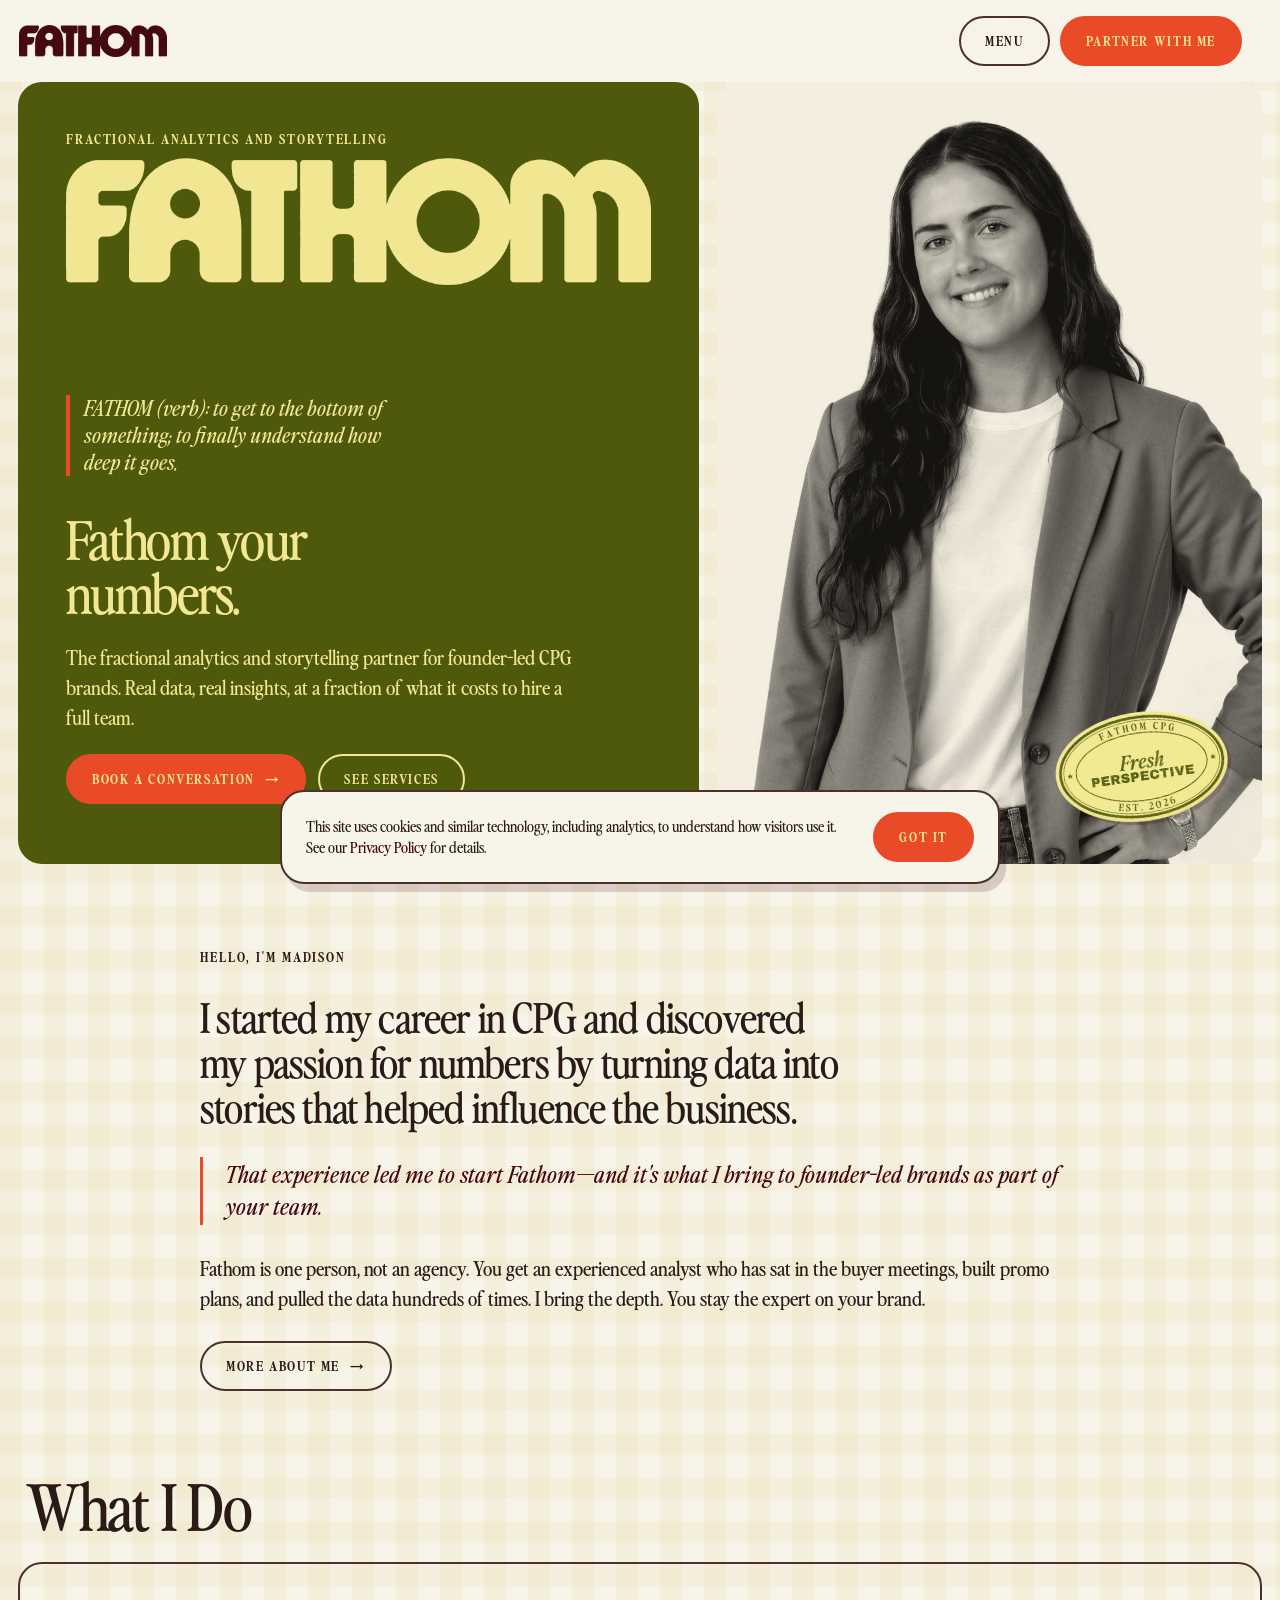
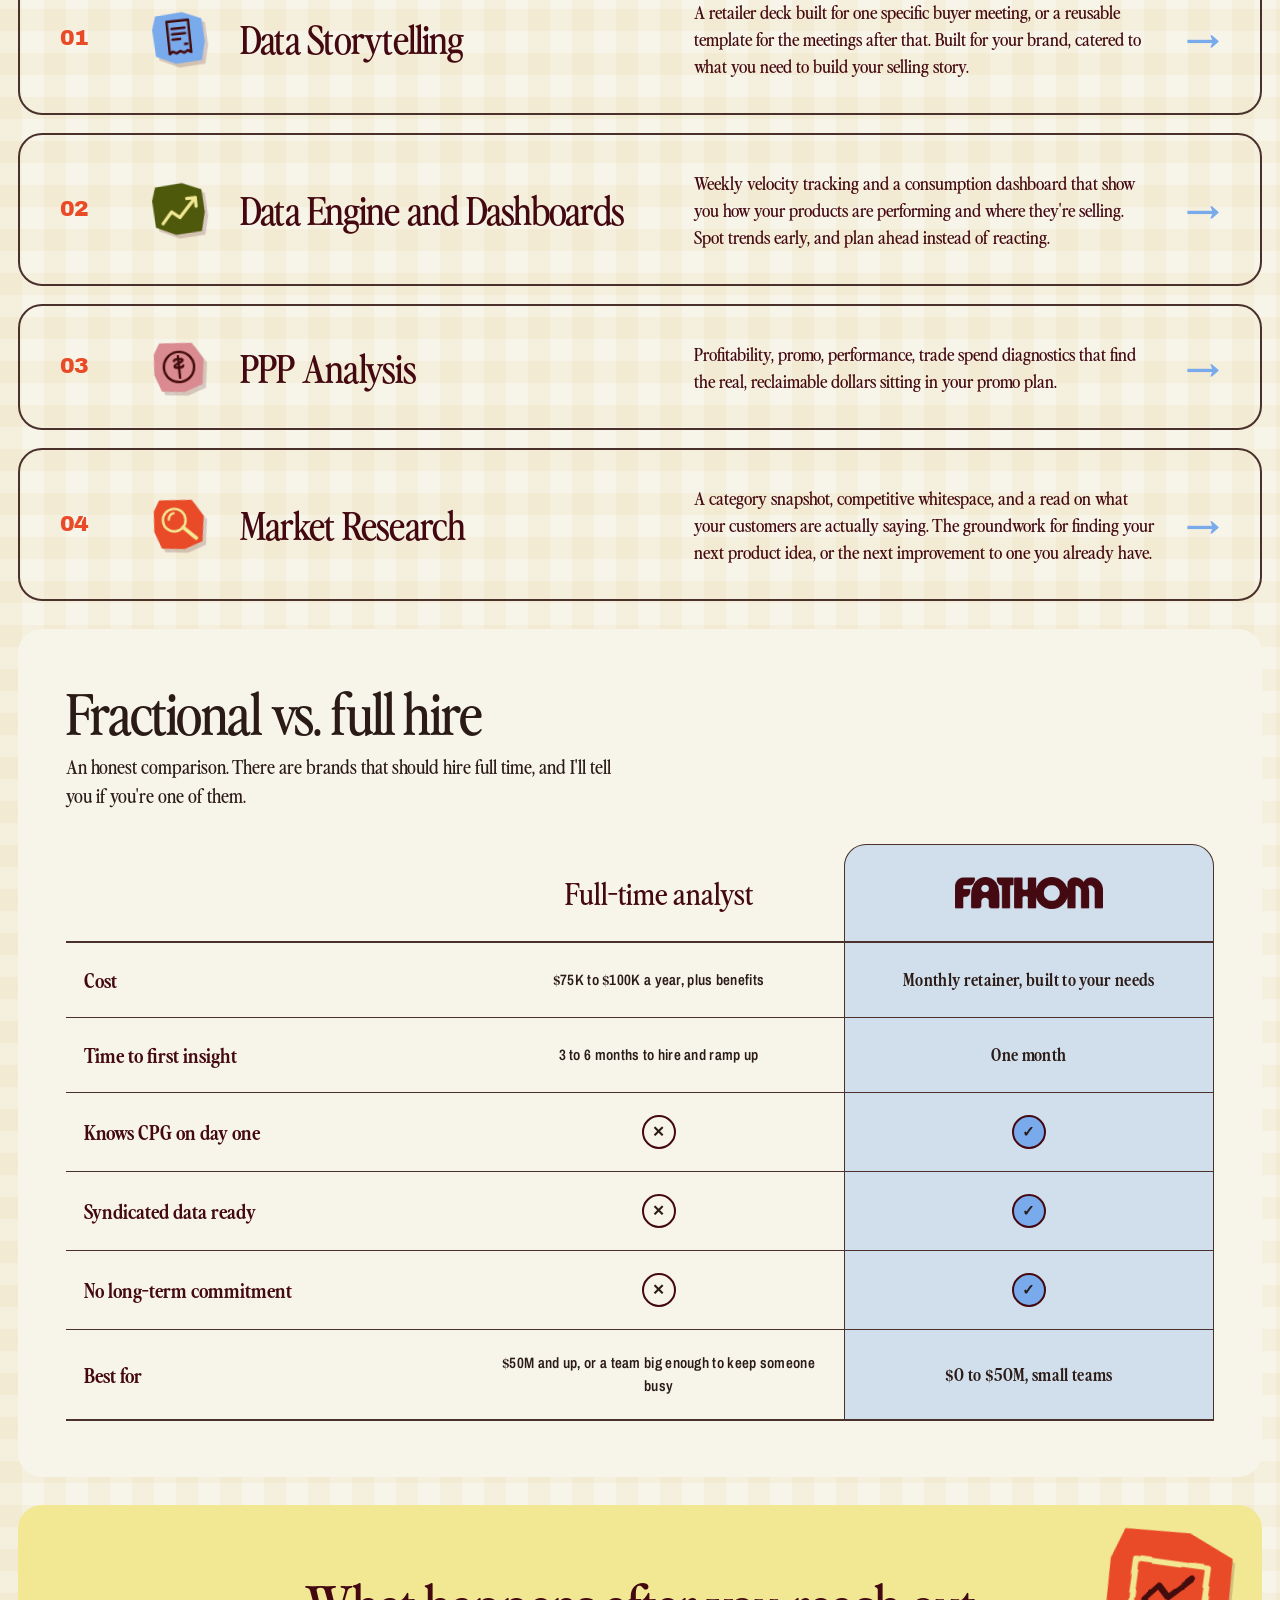
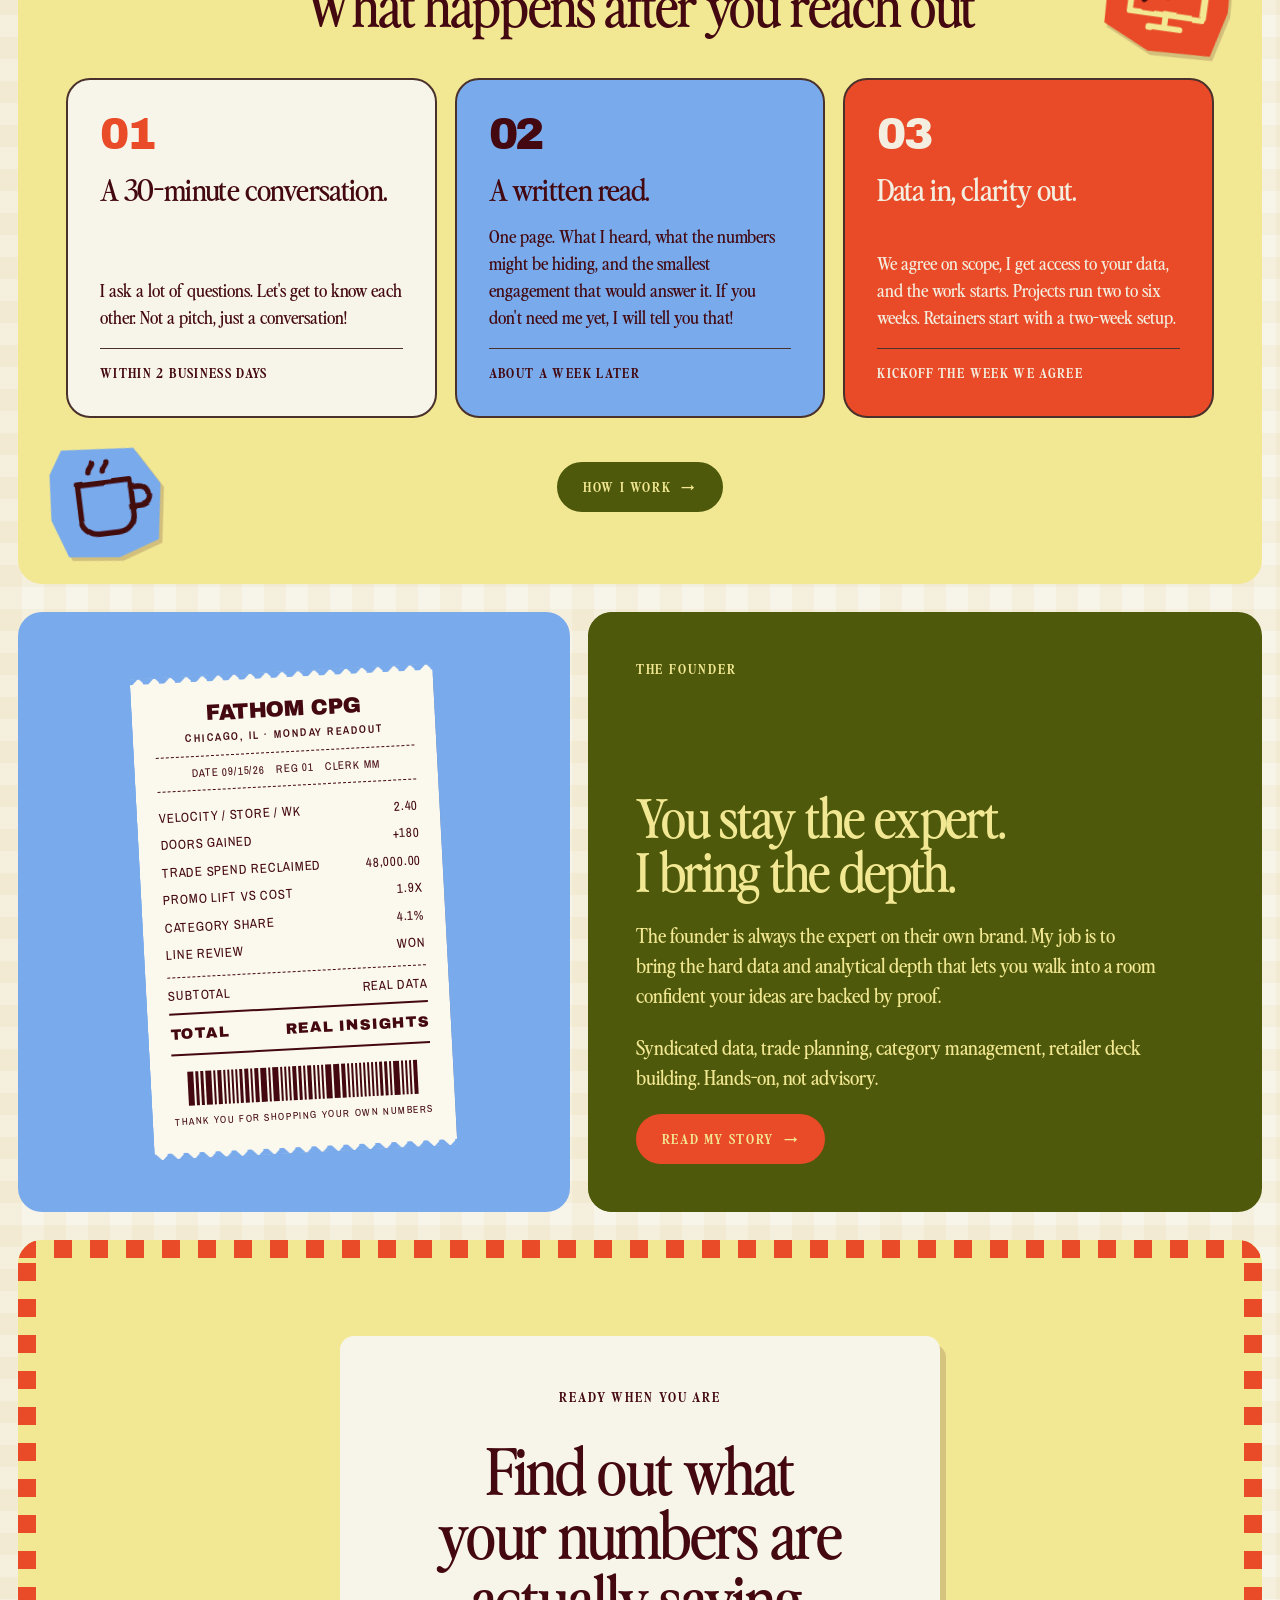
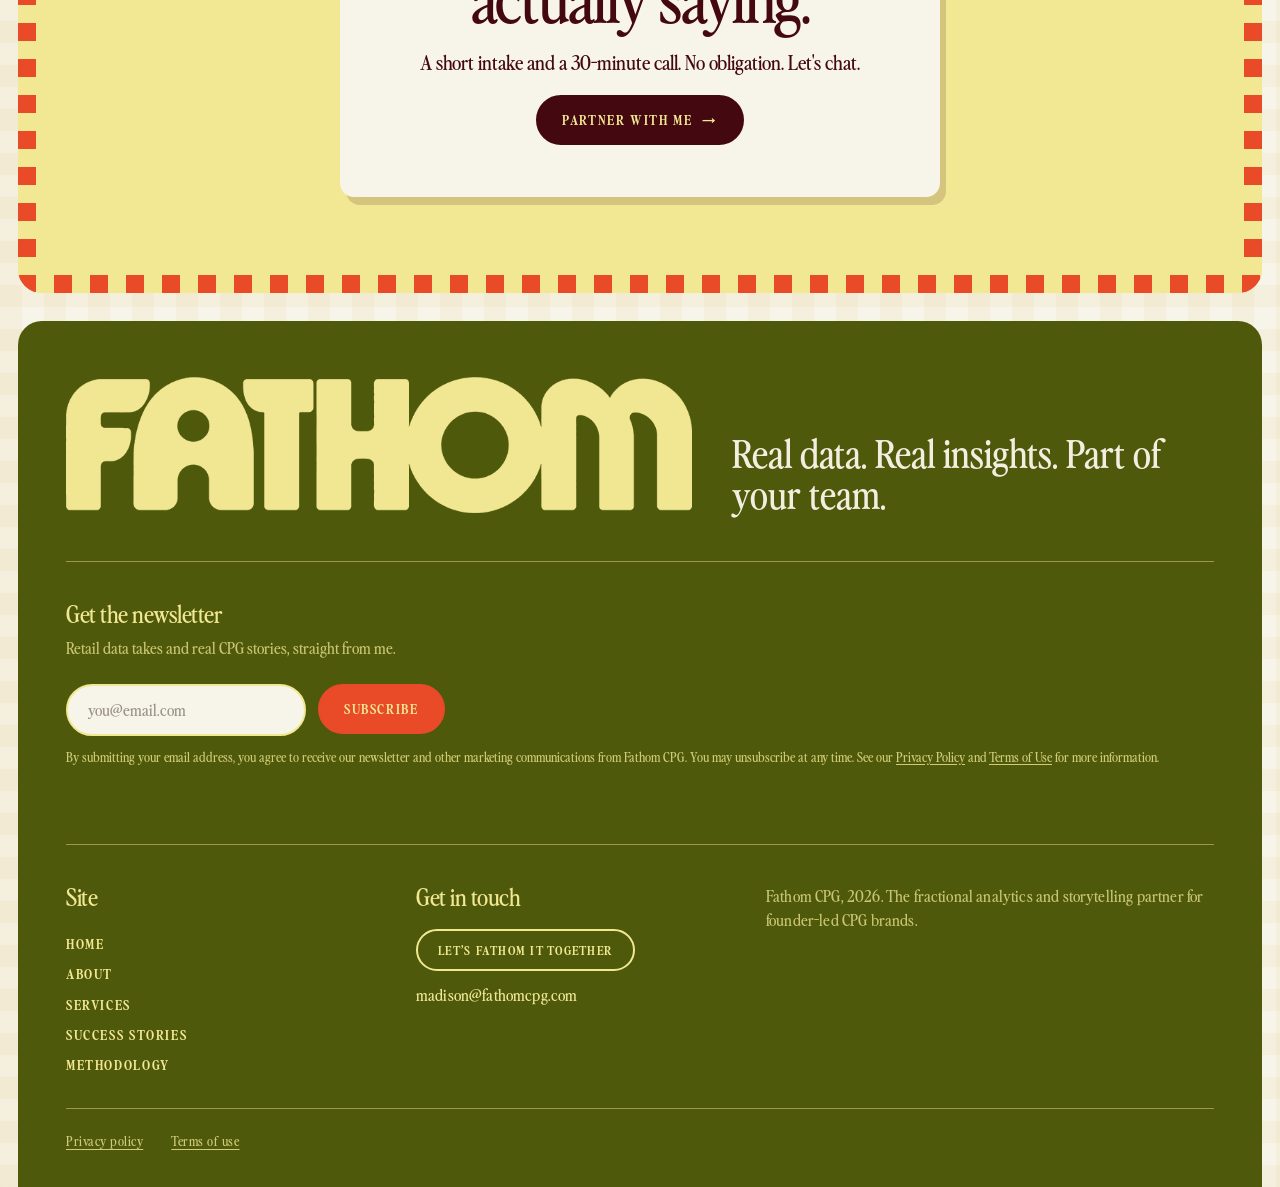
==== commit c52d1701: "Footer: remove the Based in column Co-Authored-By: Claude Sonnet 5.5 <noreply@anthropic.com> Claude-" ====
--- a/index.html
+++ b/index.html
@@ -155,7 +155,6 @@
   <div class="foot-cols">
     <div><h4>Site</h4><a href="/">Home</a><a href="/about/">About</a><a href="/services/">Services</a><a href="/stories/">Success Stories</a><a href="/method/">Methodology</a></div>
     <div><h4>Get in touch</h4><a class="pill" href="/partner/">Let’s fathom it together</a><a class="mail" href="mailto:madison@fathomcpg.com">madison@fathomcpg.com</a></div>
-    <div><h4>Based in</h4><span class="dim">Chicago, Illinois</span></div>
     <div><span class="dim">Fathom CPG, 2026. The fractional analytics and storytelling partner for founder-led CPG brands.</span></div>
   </div>
 <div class="foot-legal"><a href="/privacy/">Privacy policy</a><a href="/terms/">Terms of use</a></div>
--- a/css/site.css
+++ b/css/site.css
@@ -423,7 +423,7 @@
 .foot-news form.done .news-msg{font-size:22px;color:var(--butter);opacity:1;font-weight:700}
 .foot-news input[type=email]:focus{outline:none;border-color:var(--tomato)}
 .foot-news input[type=email]::placeholder{color:rgba(43,27,23,.45)}
-.foot-cols{display:grid;grid-template-columns:1fr 1fr 1fr 1.2fr;gap:30px;border-top:1.5px solid rgba(242,232,147,.45);padding-top:34px}
+.foot-cols{display:grid;grid-template-columns:1fr 1fr 1.4fr;gap:30px;border-top:1.5px solid rgba(242,232,147,.45);padding-top:34px}
 .foot-cols h4{font-size:24px;margin-bottom:14px}
 .foot-cols a,.foot-cols span{display:block;font-weight:700;font-size:13.5px;letter-spacing:.12em;text-transform:uppercase;padding:5px 0}
 .foot-cols .dim{text-transform:none;letter-spacing:.01em;font-weight:400;font-size:16px;opacity:.75}
@@ -690,6 +690,7 @@
   .foot-news form{width:100%}
   .foot-news input[type=email]{flex:1;min-width:0}
   .foot-cols{grid-template-columns:1fr 1fr;gap:24px 16px;padding-top:20px}
+  .foot-cols>div:last-child{grid-column:1/-1}
   .foot-cols h4{font-size:17px;margin-bottom:6px}
   .foot-cols a,.foot-cols span{font-size:12px;padding:3px 0}
   .foot-cols .dim{font-size:13px}
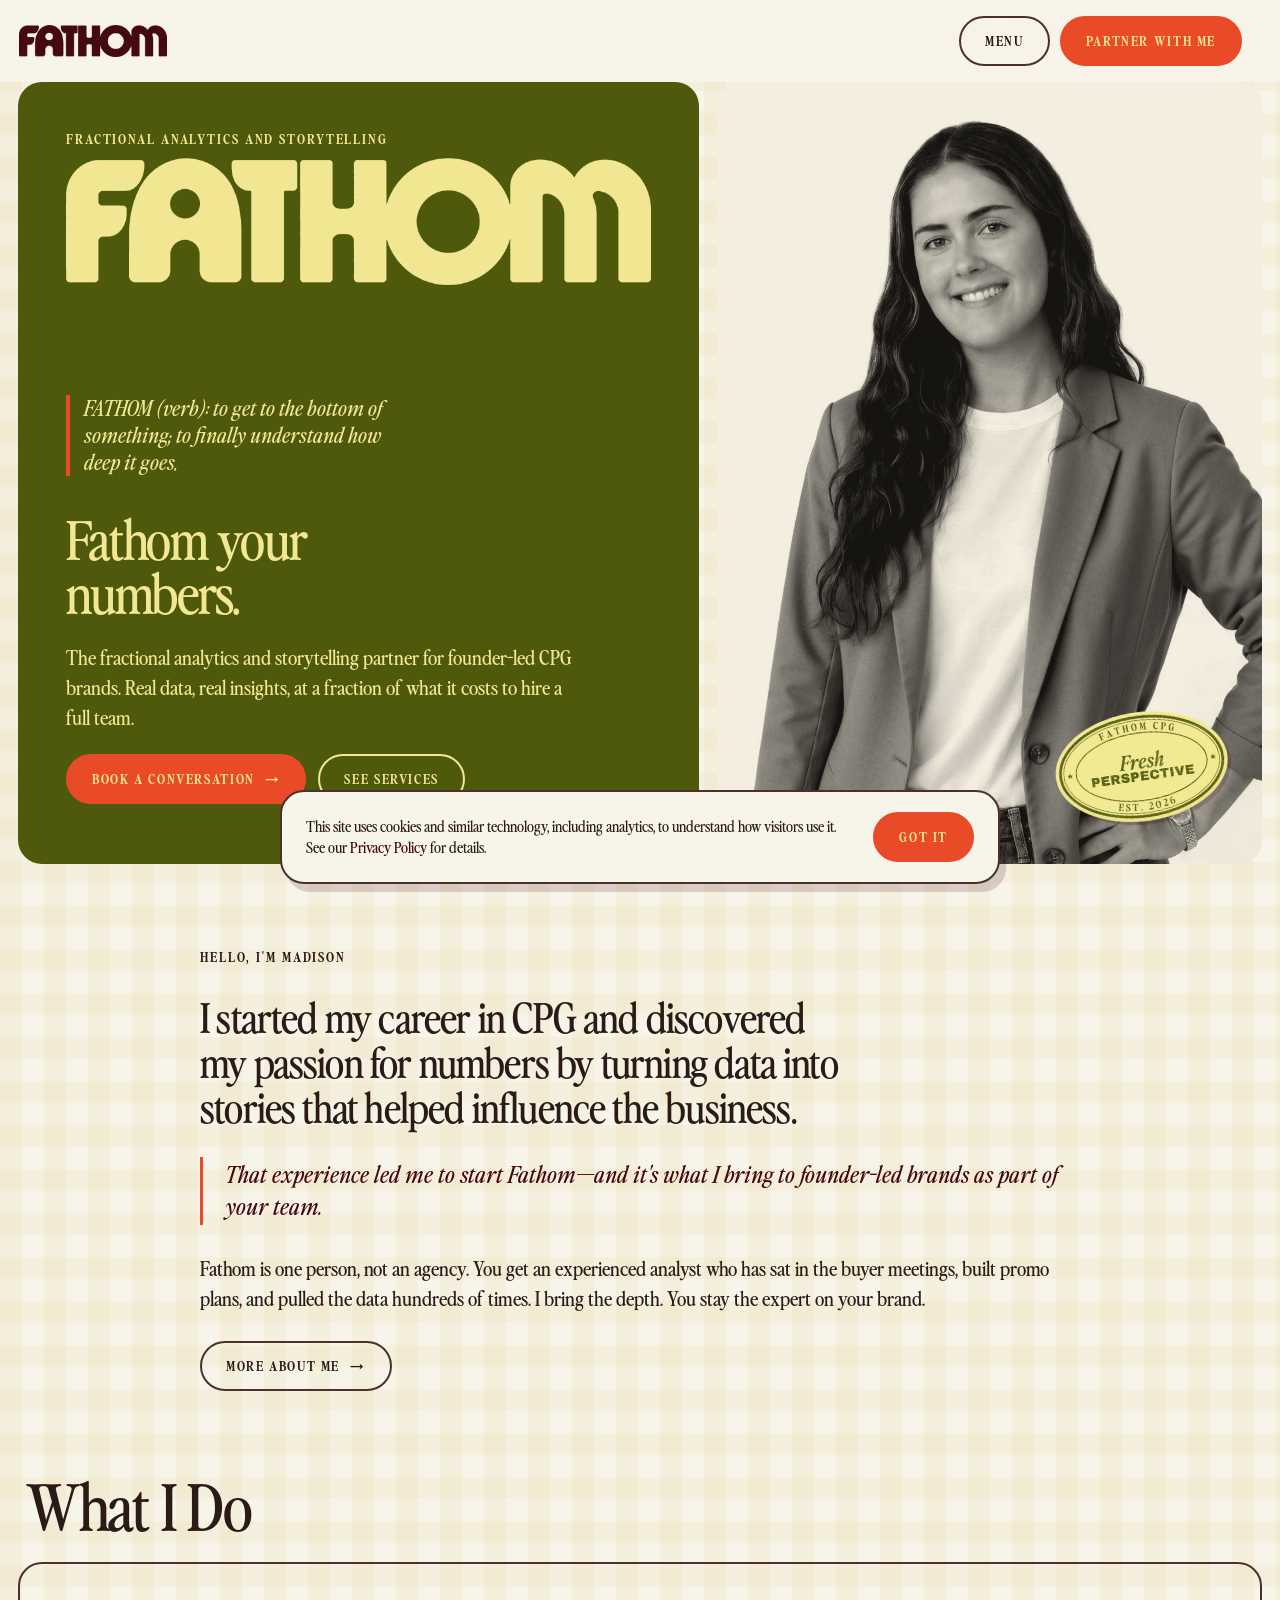
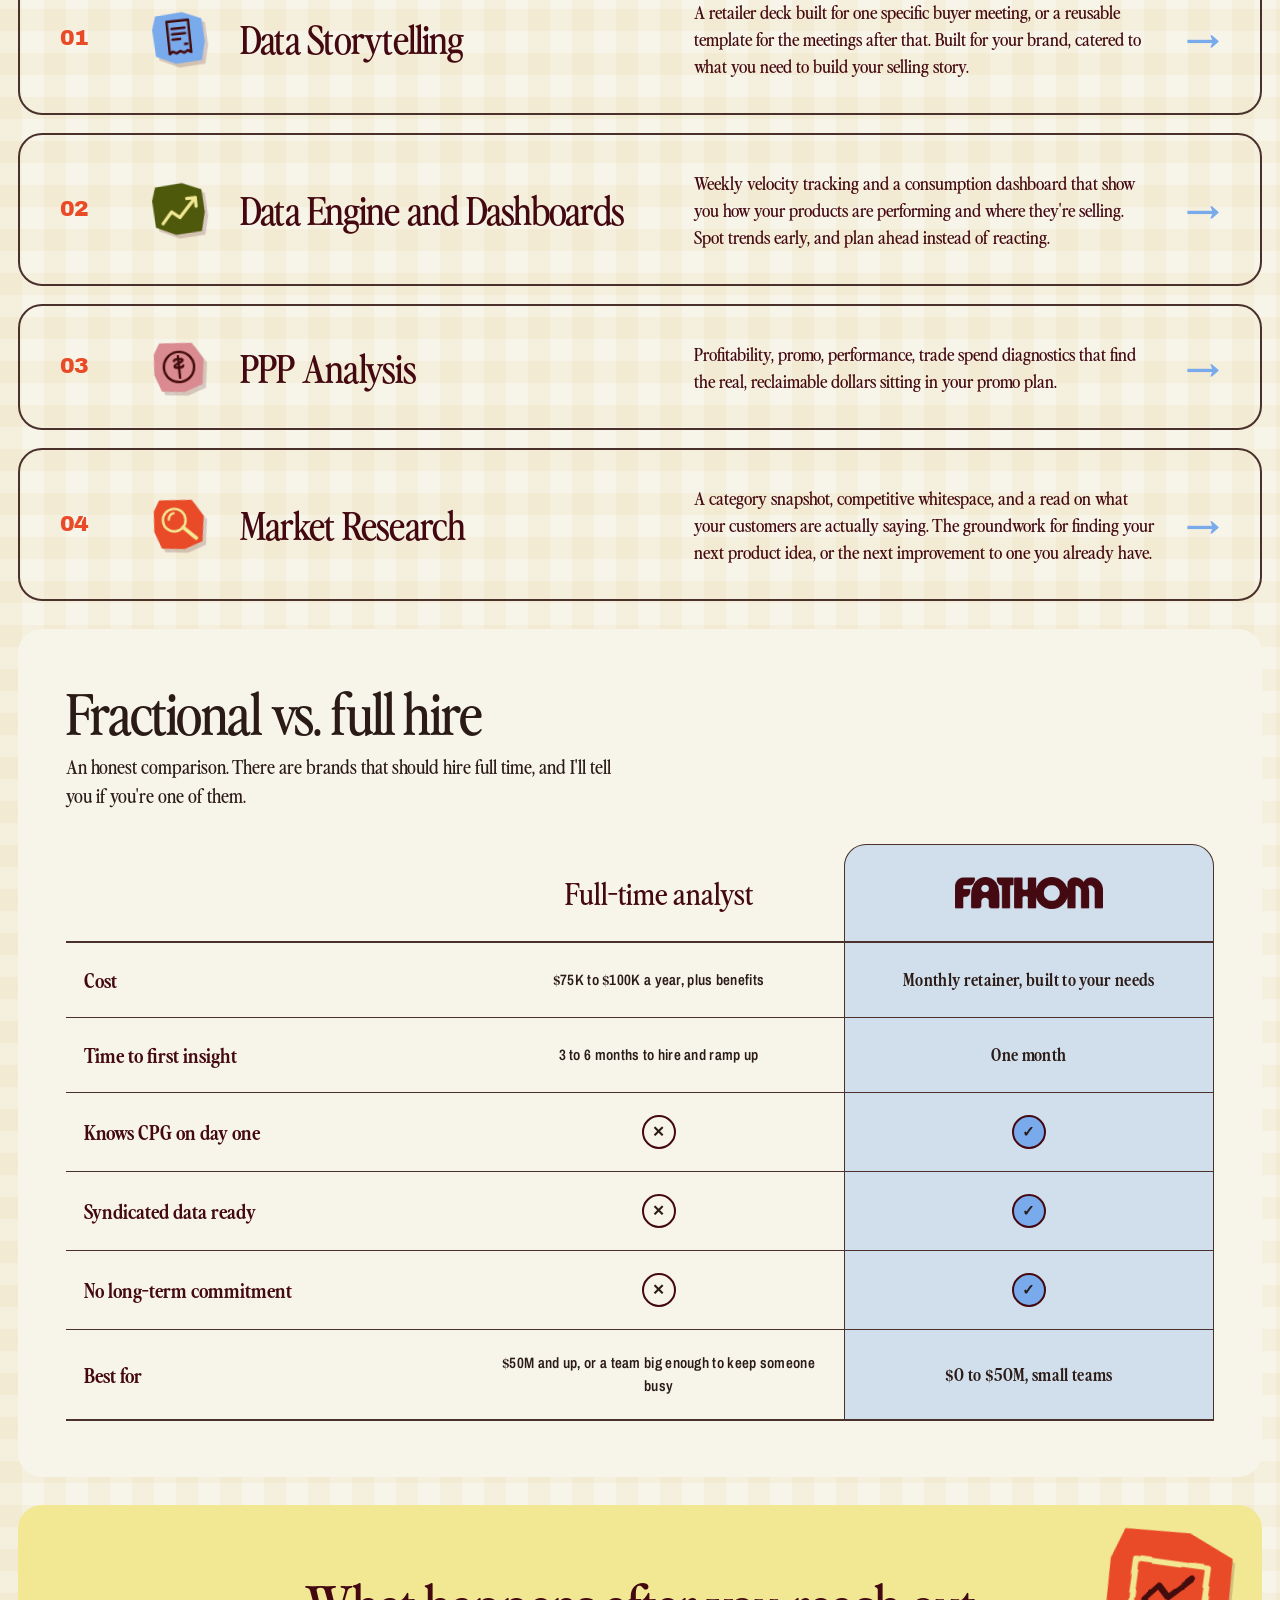
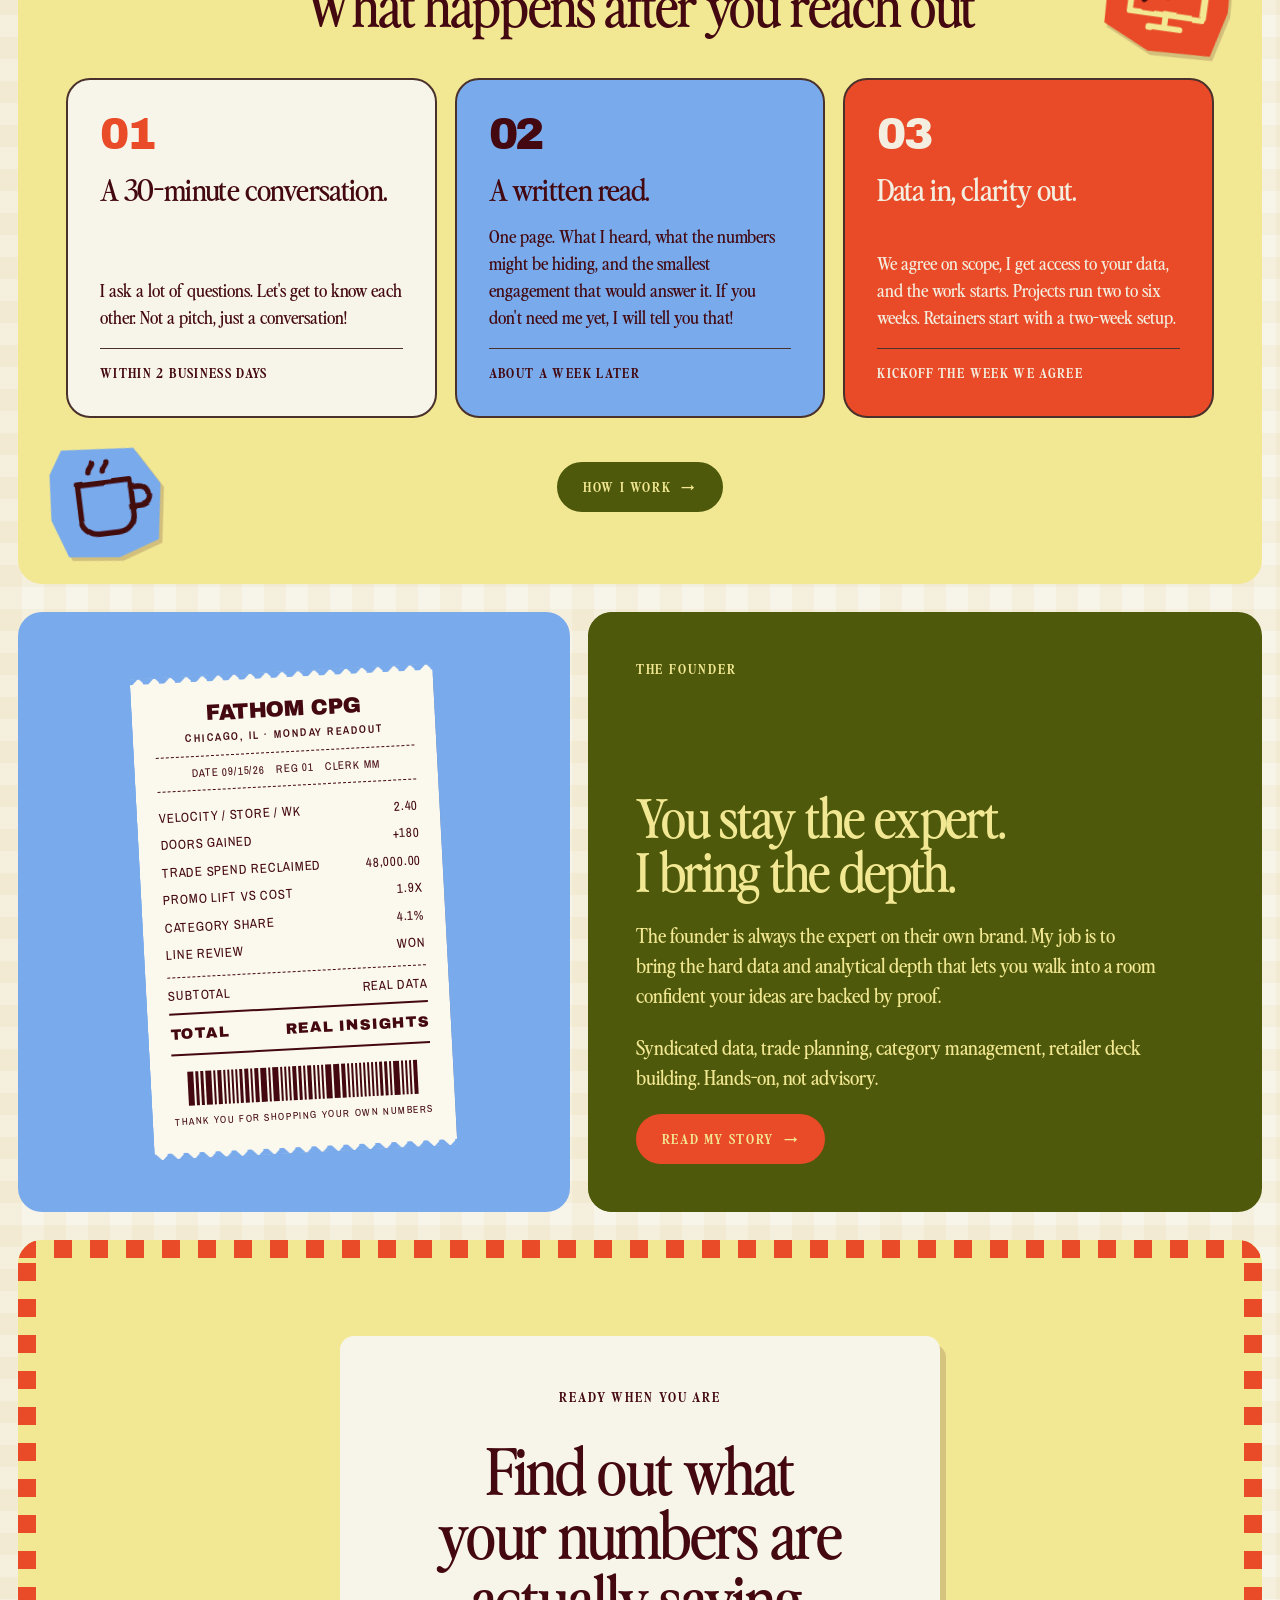
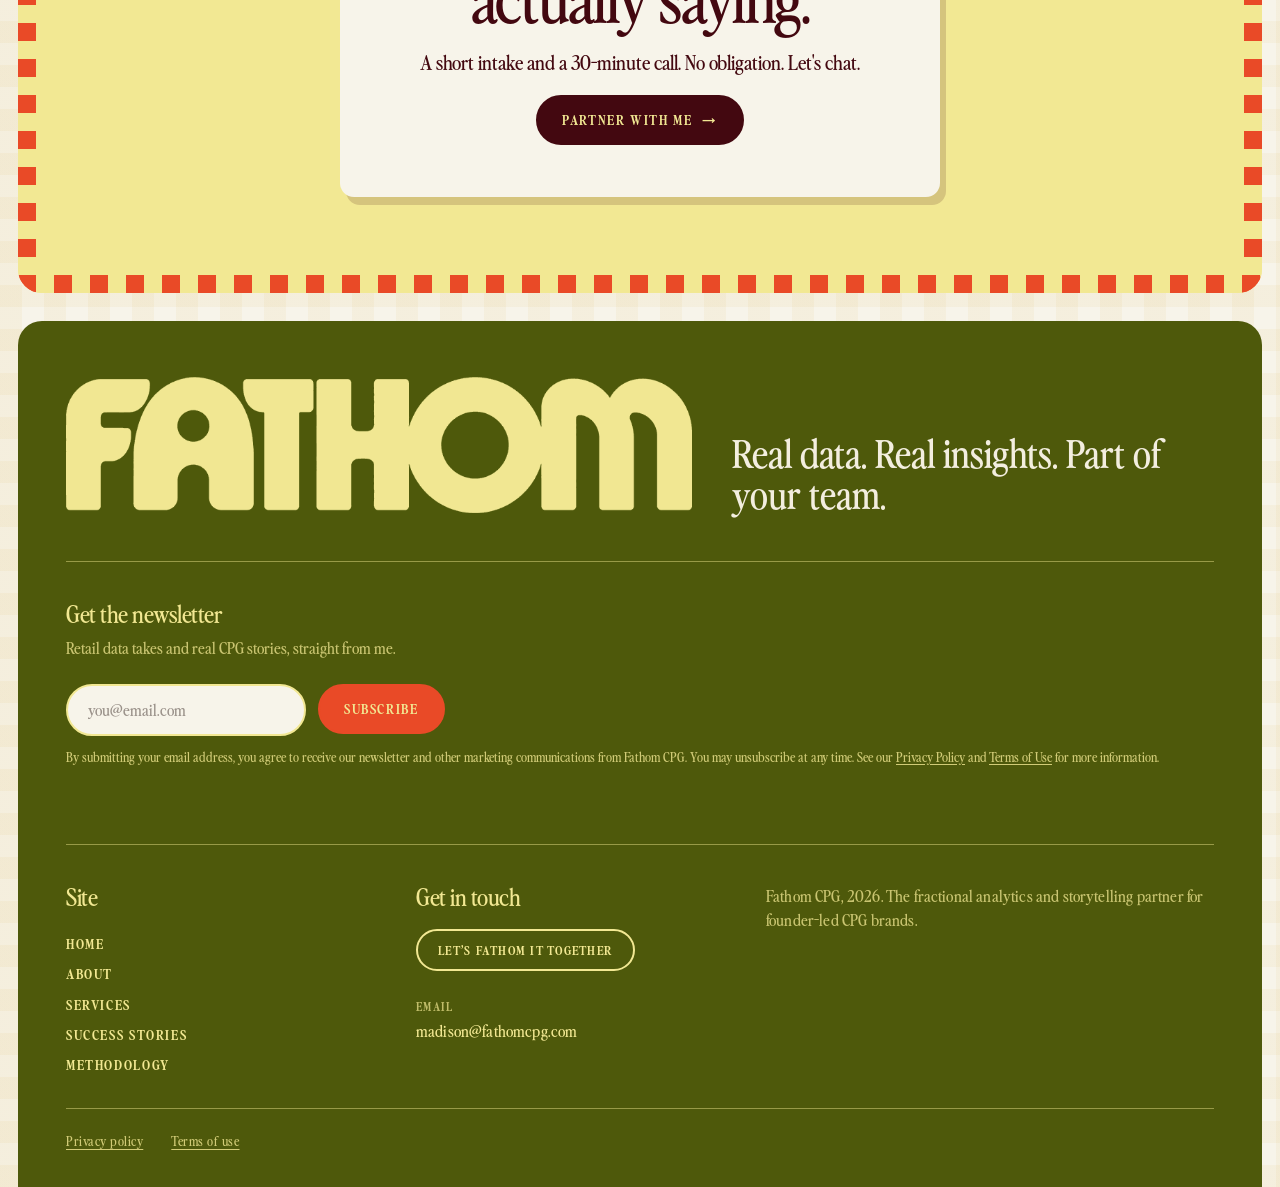
==== commit 60f4e289: "Footer: add an Email label above the address Co-Authored-By: Claude Sonnet 5.5 <noreply@anthropic.co" ====
--- a/index.html
+++ b/index.html
@@ -154,7 +154,7 @@
   </div>
   <div class="foot-cols">
     <div><h4>Site</h4><a href="/">Home</a><a href="/about/">About</a><a href="/services/">Services</a><a href="/stories/">Success Stories</a><a href="/method/">Methodology</a></div>
-    <div><h4>Get in touch</h4><a class="pill" href="/partner/">Let’s fathom it together</a><a class="mail" href="mailto:madison@fathomcpg.com">madison@fathomcpg.com</a></div>
+    <div><h4>Get in touch</h4><a class="pill" href="/partner/">Let’s fathom it together</a><span class="sub">Email</span><a class="mail" href="mailto:madison@fathomcpg.com">madison@fathomcpg.com</a></div>
     <div><span class="dim">Fathom CPG, 2026. The fractional analytics and storytelling partner for founder-led CPG brands.</span></div>
   </div>
 <div class="foot-legal"><a href="/privacy/">Privacy policy</a><a href="/terms/">Terms of use</a></div>
--- a/css/site.css
+++ b/css/site.css
@@ -431,6 +431,7 @@
 .foot-cols .pill:hover{background:var(--butter);color:var(--wine)}
 .foot-cols a.mail{text-transform:none;letter-spacing:.01em;font-weight:400;font-size:16px;padding:0}
 .foot-cols h4+a.pill{margin-bottom:12px}
+.foot-cols .sub{margin-top:14px;padding:0 0 4px;opacity:.7;font-size:12px}
 .foot-legal{display:flex;flex-wrap:wrap;gap:6px 28px;border-top:1.5px solid rgba(242,232,147,.45);padding-top:22px;margin-top:-20px}
 .foot-legal a{font-size:13px;letter-spacing:.04em;font-weight:500;opacity:.8;text-decoration:underline;text-underline-offset:3px}
 .foot-legal a:hover{opacity:1}
@@ -697,6 +698,7 @@
   .foot-cols a.pill{height:42px;padding:0 16px;font-size:11.5px;margin-bottom:10px}
   .foot-cols a.mail{font-size:13px;padding:0}
   .foot-cols h4+a.pill{margin-bottom:6px}
+  .foot-cols .sub{margin-top:10px;font-size:11px}
   .foot-legal{margin-top:-6px;padding-top:16px;gap:4px 20px}
   .datart{min-height:0}
   .checker{padding:14px}
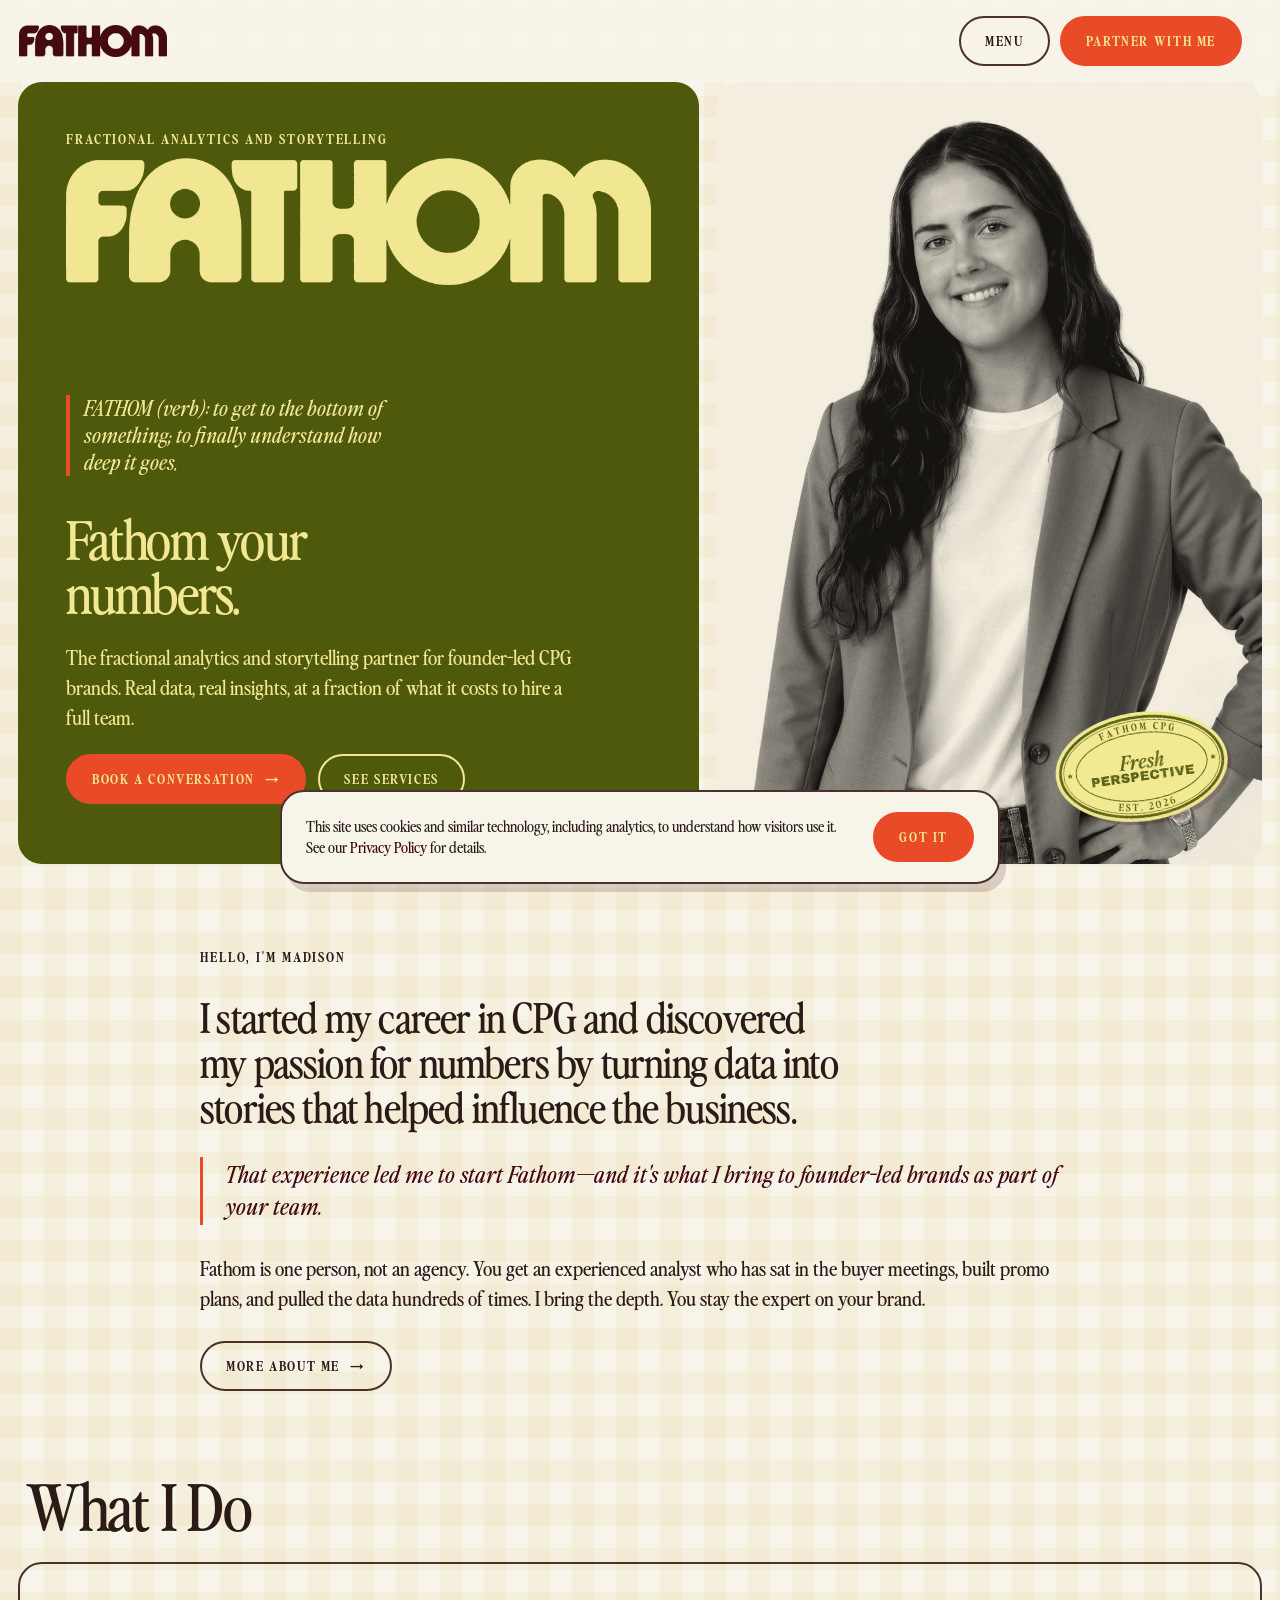
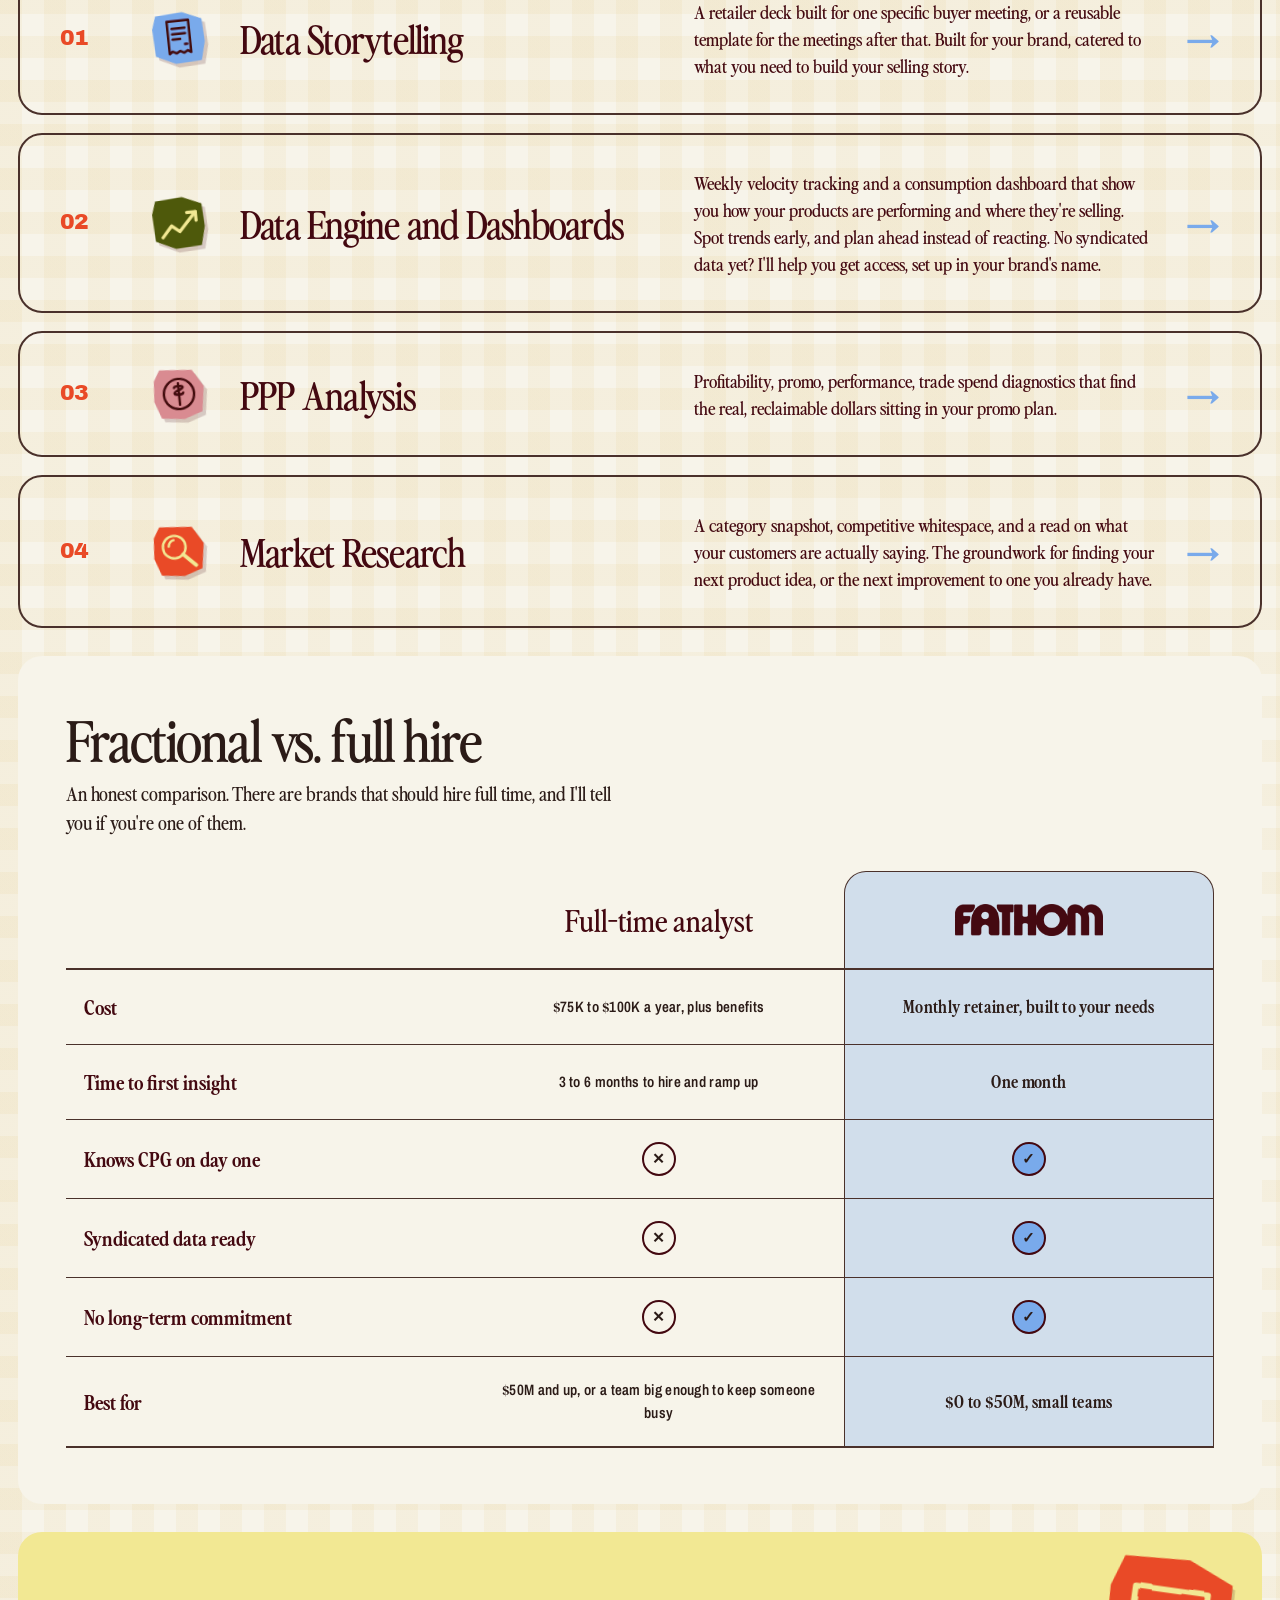
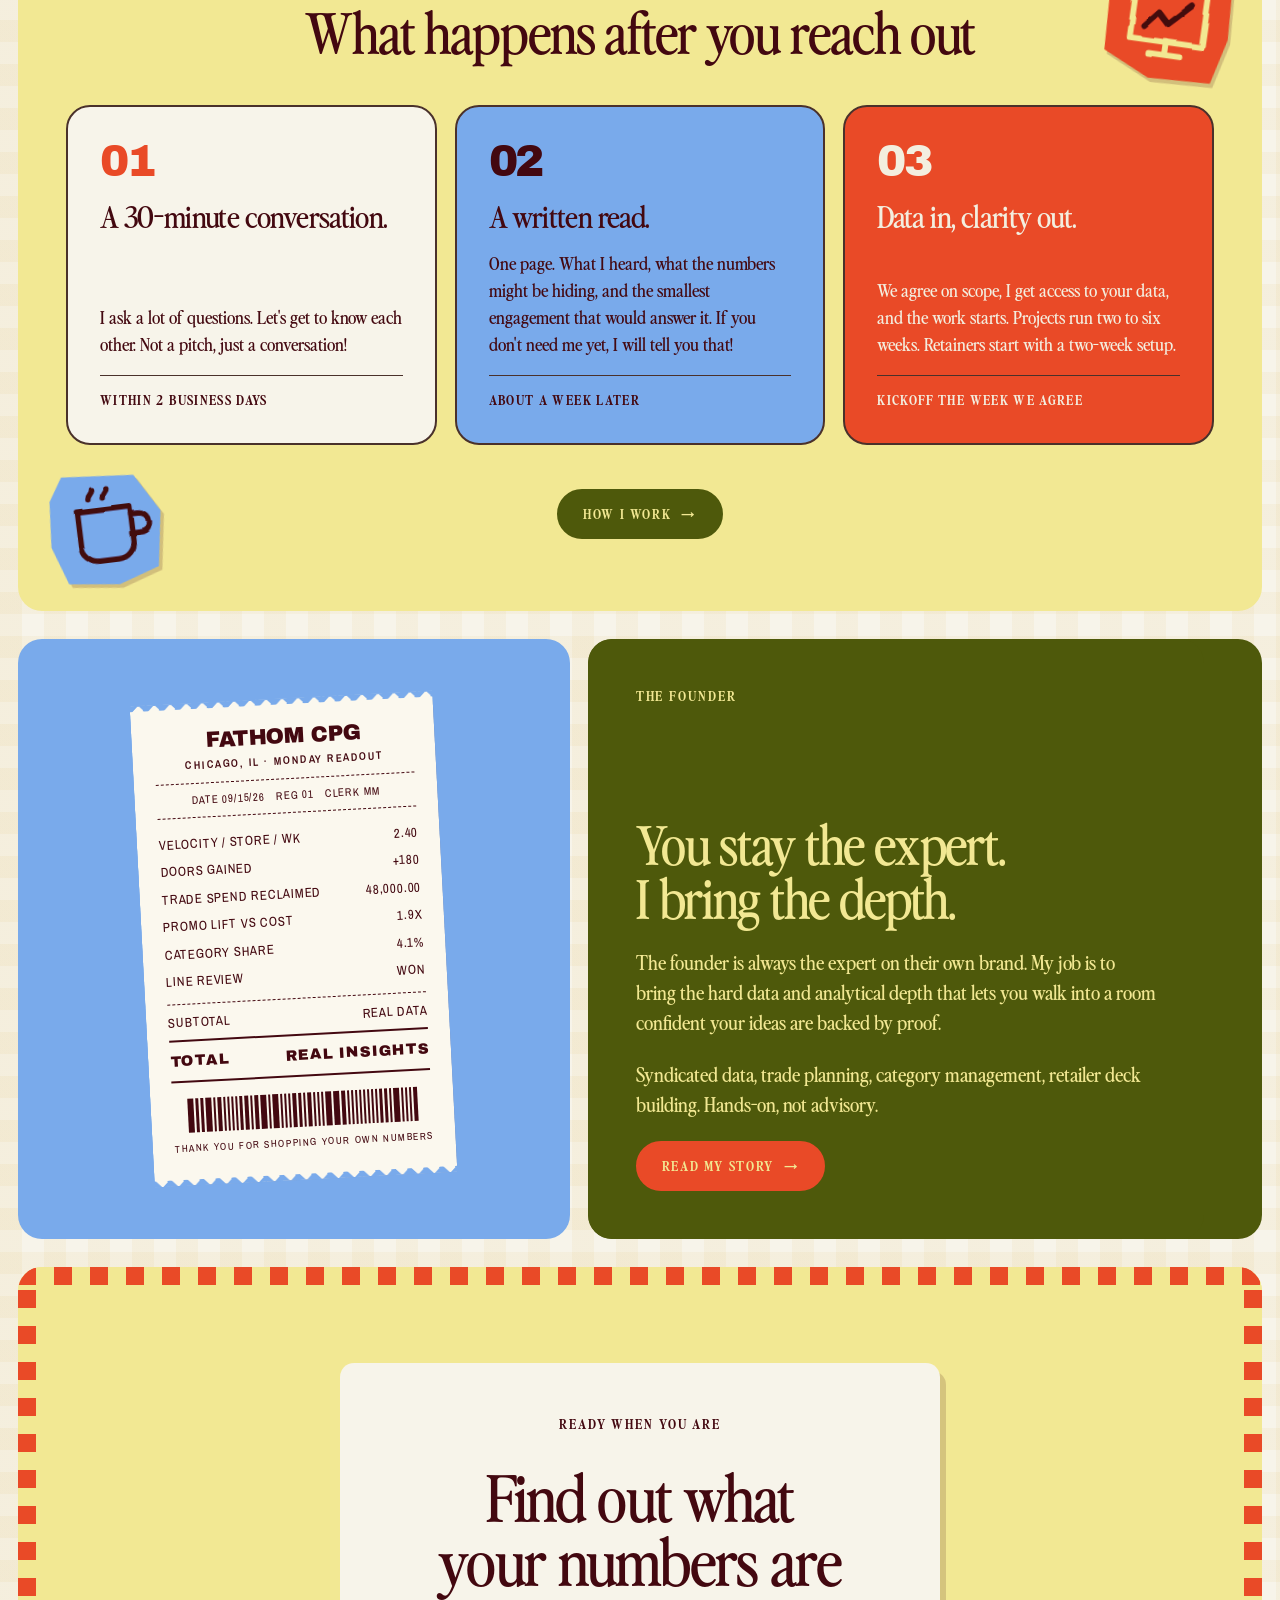
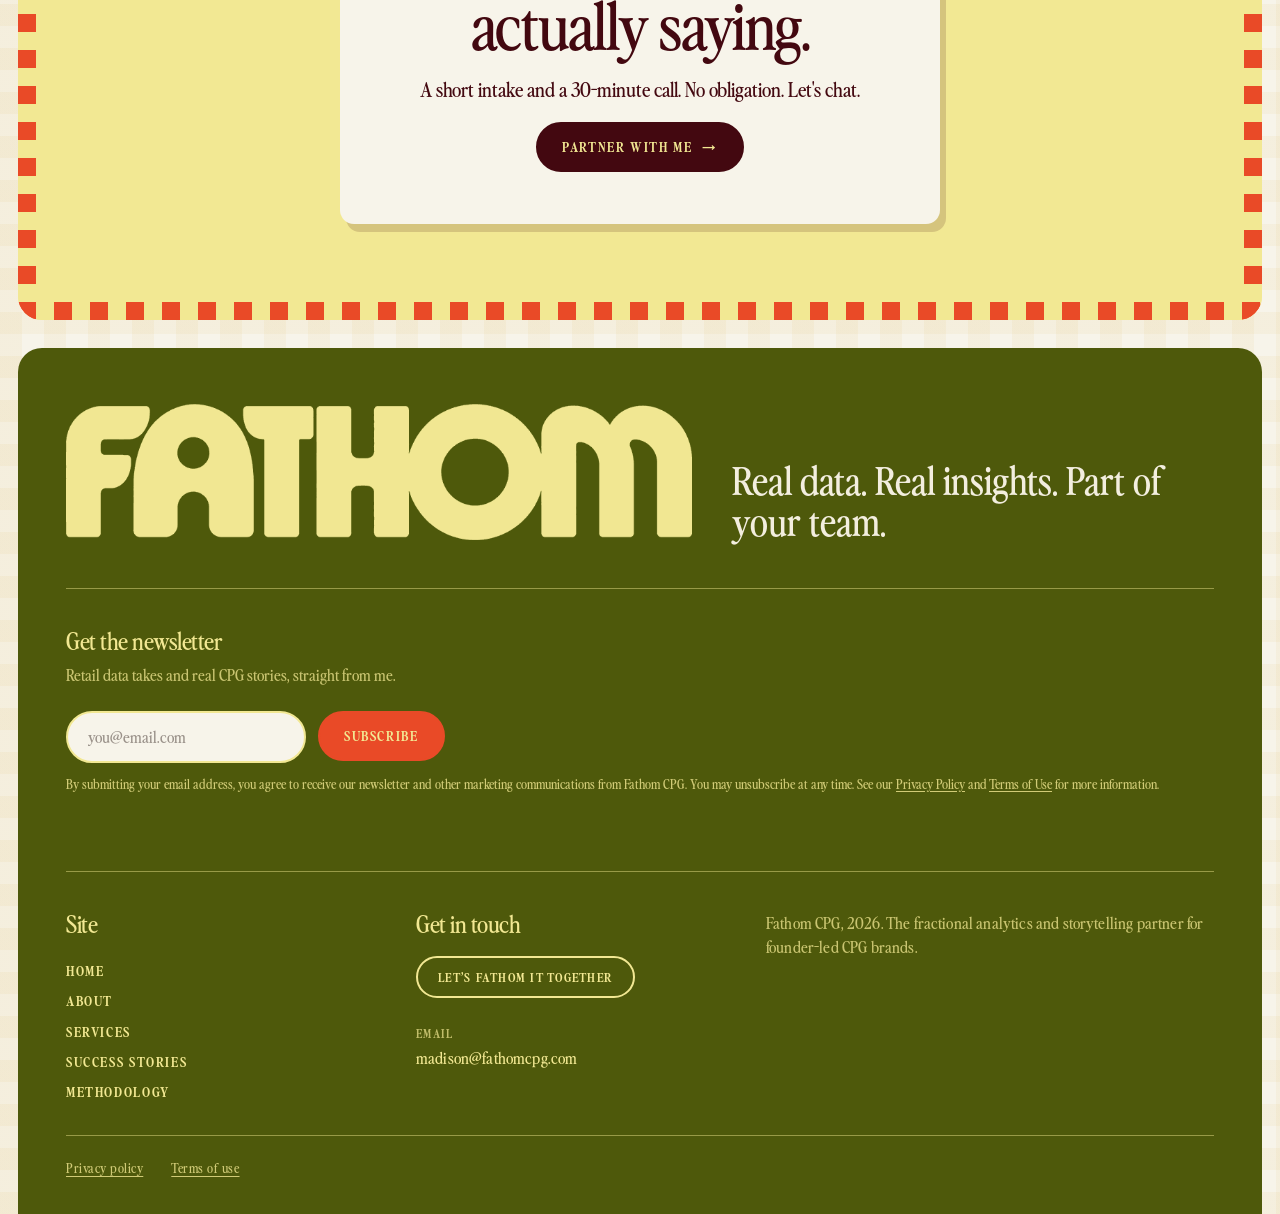
==== commit 890c5ca7: "Home: mention syndicated data access help in Data Engine row Co-Authored-By: Claude Opus 5.5 <norepl" ====
--- a/index.html
+++ b/index.html
@@ -75,7 +75,7 @@
     <div class="sec-head"><h2>What I Do</h2></div>
     <div class="rows">
       <a class="row" href="/services/"><span class="n">01</span><svg class="stk rowstk blue" viewBox="0 0 100 100" aria-hidden="true"><polygon class="cut" points="10,6 60,3 95,18 97,60 88,95 40,97 4,80 2,30"/><g filter="url(#hand)"><path d="M30 18h40v60l-6-4-7 4-7-4-7 4-7-4-6 4z" class="ink"/><path d="M38 32h24M38 42h24M38 52h14M60 62h4" class="ink"/></g></svg><h3>Data Storytelling</h3><div class="desc"><p>A retailer deck built for one specific buyer meeting, or a reusable template for the meetings after that. Built for your brand, catered to what you need to build your selling story.</p></div><span class="arr">→</span></a>
-      <a class="row" href="/services/"><span class="n">02</span><svg class="stk rowstk olive" viewBox="0 0 100 100" aria-hidden="true"><polygon class="cut" points="10,6 60,3 95,18 97,60 88,95 40,97 4,80 2,30"/><g filter="url(#hand)"><path d="M18 74l18-20 14 12 32-34" class="ink" style="stroke-width:6"/><path d="M66 32h16v16" class="ink" style="stroke-width:6"/></g></svg><h3>Data Engine and Dashboards</h3><div class="desc"><p>Weekly velocity tracking and a consumption dashboard that show you how your products are performing and where they're selling. Spot trends early, and plan ahead instead of reacting.</p></div><span class="arr">→</span></a>
+      <a class="row" href="/services/"><span class="n">02</span><svg class="stk rowstk olive" viewBox="0 0 100 100" aria-hidden="true"><polygon class="cut" points="10,6 60,3 95,18 97,60 88,95 40,97 4,80 2,30"/><g filter="url(#hand)"><path d="M18 74l18-20 14 12 32-34" class="ink" style="stroke-width:6"/><path d="M66 32h16v16" class="ink" style="stroke-width:6"/></g></svg><h3>Data Engine and Dashboards</h3><div class="desc"><p>Weekly velocity tracking and a consumption dashboard that show you how your products are performing and where they're selling. Spot trends early, and plan ahead instead of reacting. No syndicated data yet? I'll help you get access, set up in your brand's name.</p></div><span class="arr">→</span></a>
       <a class="row" href="/services/"><span class="n">03</span><svg class="stk rowstk pink" viewBox="0 0 100 100" aria-hidden="true"><polygon class="cut" points="18,3 78,8 97,40 90,86 56,97 14,92 3,60 6,22"/><g filter="url(#hand)"><circle cx="50" cy="50" r="28" class="ink"/><path d="M50 30v40M42 38c0-4 16-4 16 0s-16 6-16 10 16 4 16 0" class="ink"/></g></svg><h3>PPP Analysis</h3><div class="desc"><p>Profitability, promo, performance, trade spend diagnostics that find the real, reclaimable dollars sitting in your promo plan.</p></div><span class="arr">→</span></a>
       <a class="row" href="/services/"><span class="n">04</span><svg class="stk rowstk tomato" viewBox="0 0 100 100" aria-hidden="true"><polygon class="cut" points="18,3 78,8 97,40 90,86 56,97 14,92 3,60 6,22"/><g filter="url(#hand)"><circle cx="42" cy="42" r="21" class="ink"/><path d="M57 57l22 22" class="ink" style="stroke-width:7"/><path d="M32 40c1-6 5-10 10-11" class="ink"/></g></svg><h3>Market Research</h3><div class="desc"><p>A category snapshot, competitive whitespace, and a read on what your customers are actually saying. The groundwork for finding your next product idea, or the next improvement to one you already have.</p></div><span class="arr">→</span></a>
     </div>
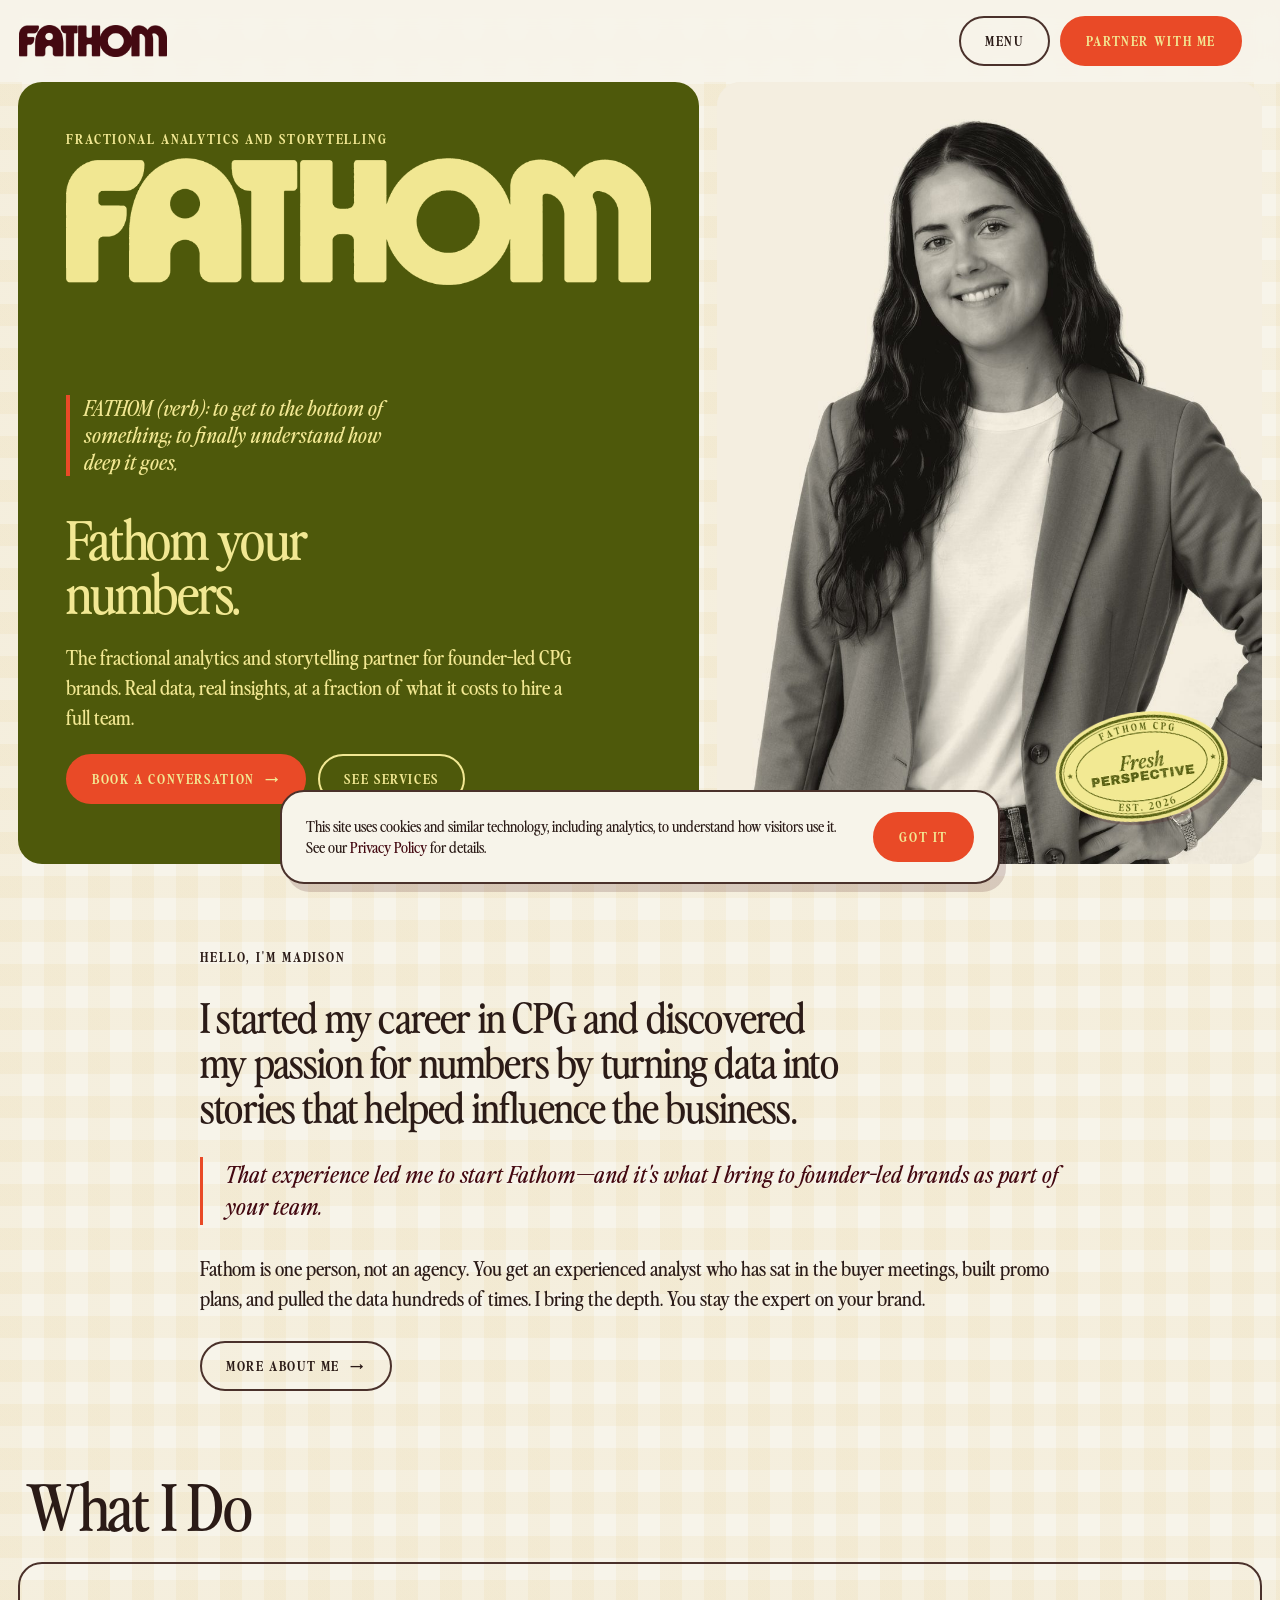
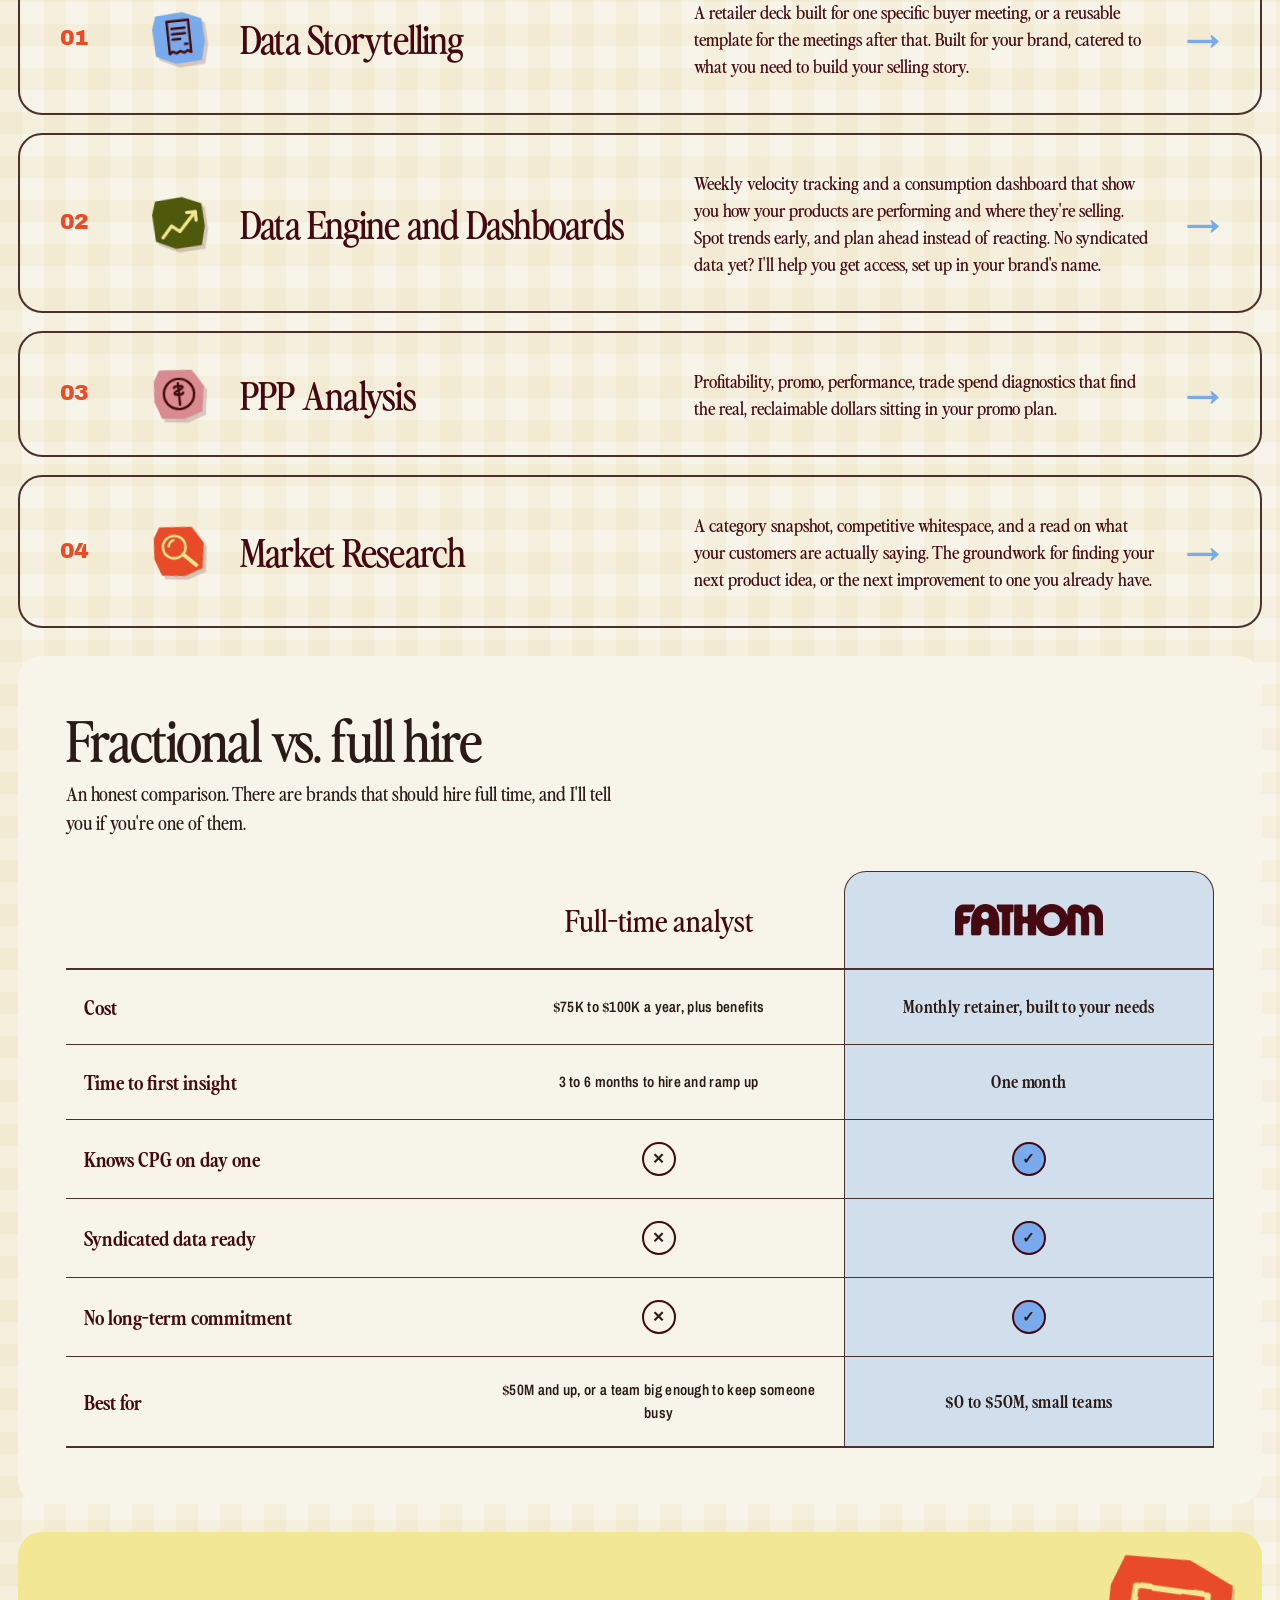
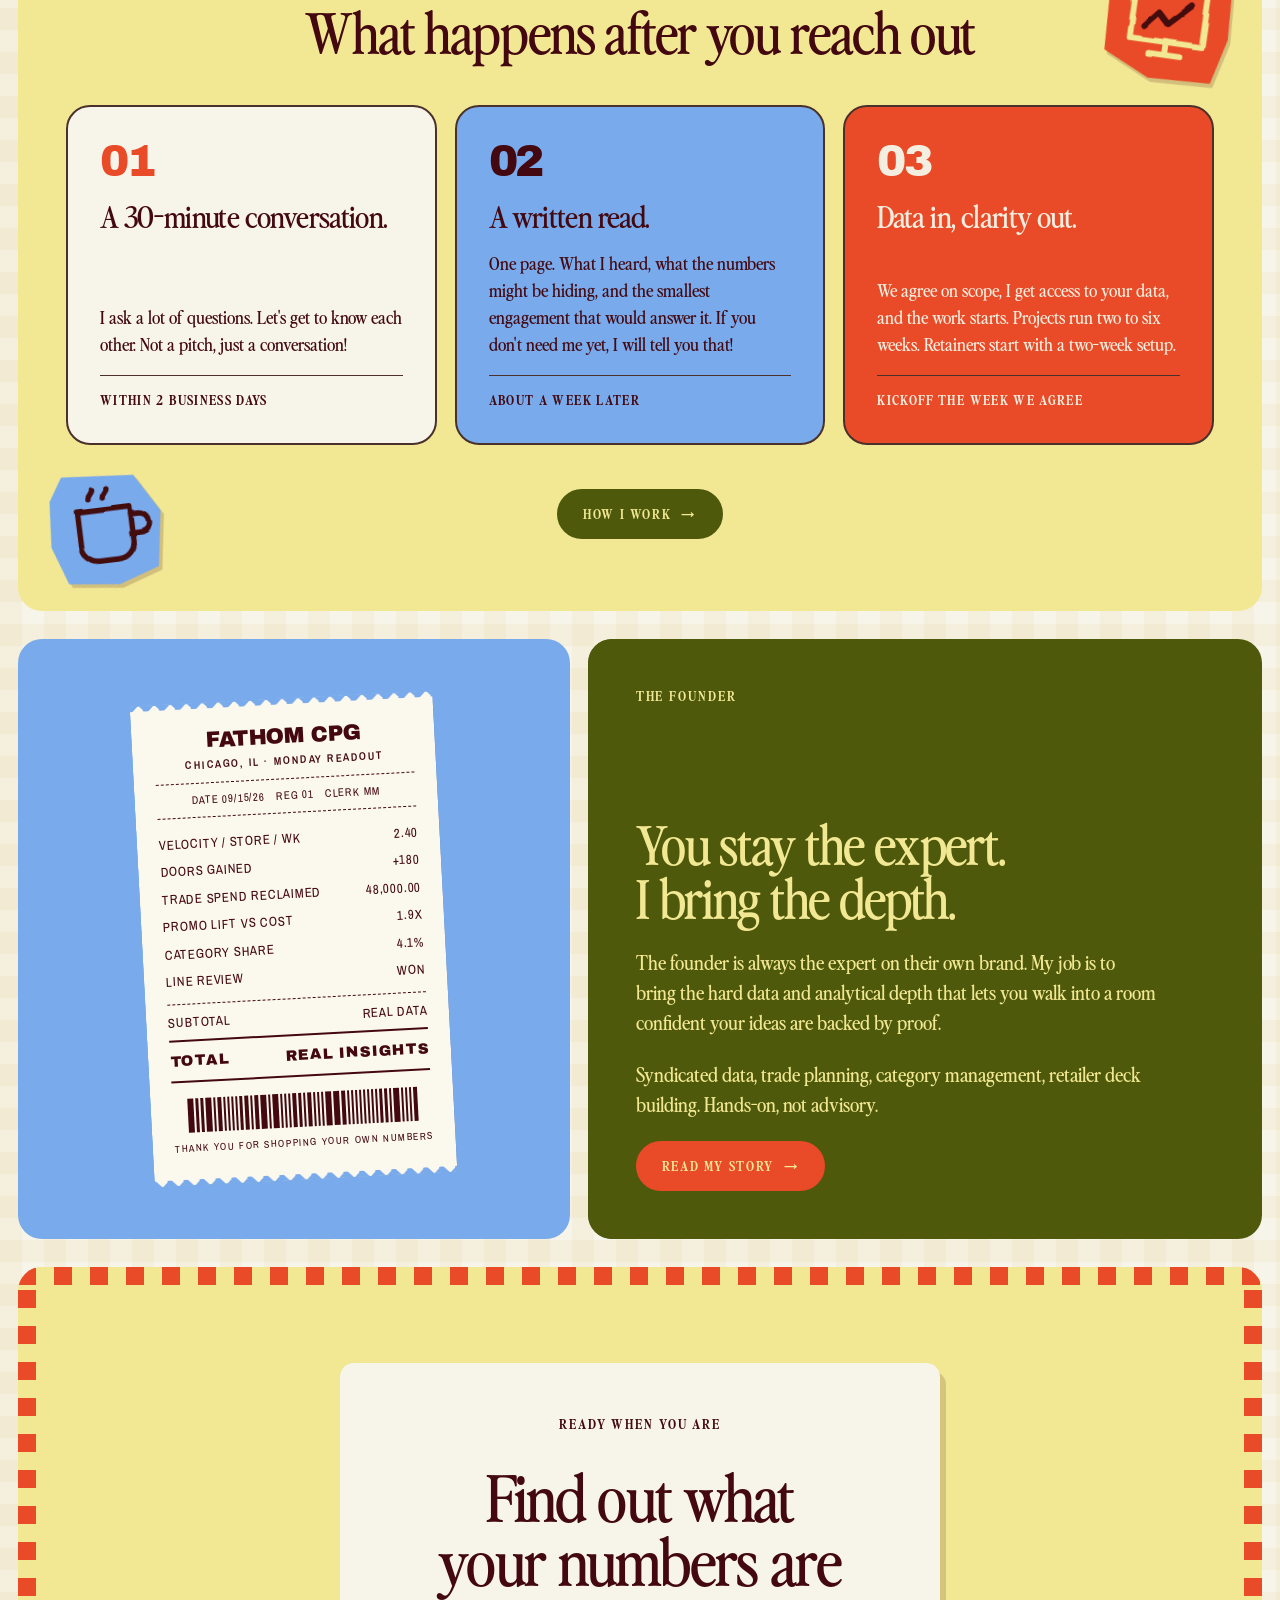
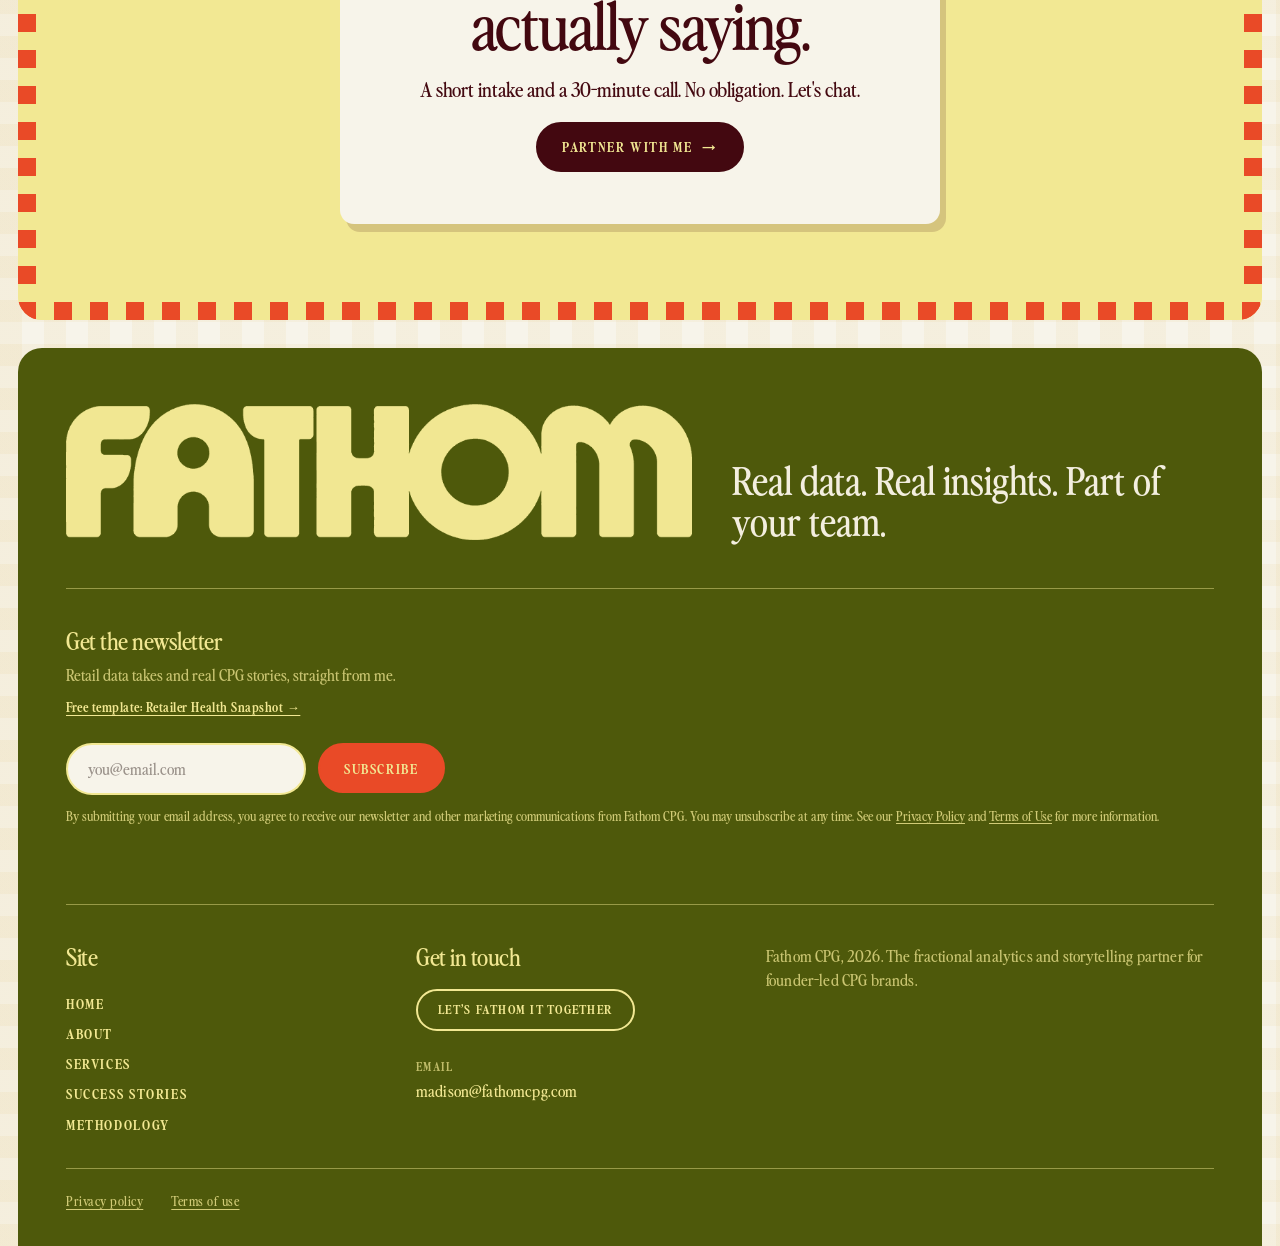
==== commit 3957c7ca: "Add Retailer Health Snapshot landing page New page at /retailer-health-snapshot/ for the free two-sl" ====
--- a/index.html
+++ b/index.html
@@ -142,7 +142,7 @@
     <p class="line">Real data. Real insights. Part of your team.</p>
   </div>
   <div class="foot-news">
-    <div><h4>Get the newsletter</h4><p>Retail data takes and real CPG stories, straight from me.</p></div>
+    <div><h4>Get the newsletter</h4><p>Retail data takes and real CPG stories, straight from me.</p><a href="/retailer-health-snapshot/" class="rh-link">Free template: Retailer Health Snapshot →</a></div>
     <form name="newsletter" method="POST" action="/" data-netlify="true" netlify-honeypot="company" class="news-form">
       <input type="hidden" name="form-name" value="newsletter">
       <p style="display:none"><label>Company <input name="company" tabindex="-1" autocomplete="off"></label></p>
--- a/css/site.css
+++ b/css/site.css
@@ -415,6 +415,7 @@
 .foot-news{border-top:1.5px solid rgba(242,232,147,.45);padding-top:34px;display:flex;flex-wrap:wrap;align-items:center;justify-content:space-between;gap:24px}
 .foot-news h4{font-size:24px;margin:0 0 4px}
 .foot-news p{margin:0;opacity:.75;font-size:16px;max-width:38ch}
+.foot-news .rh-link{display:inline-block;margin-top:10px;font-size:13px;font-weight:700;letter-spacing:.04em;text-decoration:underline;text-underline-offset:3px;color:var(--butter)}
 .foot-news form{display:flex;gap:12px;flex-wrap:wrap}
 .foot-news input[type=email]{font:inherit;font-size:16px;color:var(--ink);background:var(--paper);border:2px solid var(--butter);border-radius:999px;padding:12px 20px;min-width:240px}
 .foot-news .news-consent{flex-basis:100%;margin:0;font-size:13px;line-height:1.4;opacity:.8;max-width:none}
@@ -617,6 +618,16 @@
 .split2{display:grid;grid-template-columns:.9fr 1.1fr;gap:40px;align-items:center;padding:56px 64px;min-height:380px}
 .split2 h2{margin-bottom:16px}.split2 p{font-size:18.5px;max-width:48ch;margin-bottom:22px}
 .photo-tile{width:min(100%,380px);border:10px solid var(--tomato);border-radius:16px;box-shadow:0 0 0 1.5px var(--line),6px 8px 0 rgba(67,8,16,.18);transform:rotate(-2deg);margin:auto;overflow:hidden}.photo-tile img{display:block;width:100%;aspect-ratio:1;object-fit:cover;border-radius:6px}
+.rh-previews{display:grid;grid-template-columns:1fr 1fr;gap:var(--g)}
+.rh-previews img{display:block;width:100%;height:auto;border-radius:var(--r);margin-bottom:18px}
+.rh-previews h3{font-size:24px;margin-bottom:8px}
+.rh-previews p{font-size:17px}
+.rh-steps{list-style:none;margin:0;padding:0 8px;display:grid;gap:20px;counter-reset:rh}
+.rh-steps li{display:flex;gap:18px;align-items:flex-start;font-size:19px;line-height:1.45}
+.rh-steps li:before{counter-increment:rh;content:counter(rh);flex:none;display:grid;place-items:center;width:34px;height:34px;border-radius:50%;border:2px solid var(--wine);color:var(--wine);font-family:var(--black);font-size:15px;margin-top:2px}
+.rh-sub{text-align:center;opacity:.75;font-size:15px;margin:-12px 0 0}
+.rh-sub a{color:var(--wine)}
+.page[data-page=retailer-health-snapshot] .statement h1{font-size:clamp(28px,3.2vw,52px);line-height:1.1;max-width:960px}
 .page[data-page=services] .hero-panel{position:relative}
 .page[data-page=method] .hero-panel{position:relative}
 .page[data-page=stories] .hero-panel{position:relative}
@@ -648,7 +659,7 @@
 /* legal */
 .legal{max-width:820px;margin:auto;padding:40px 24px 80px;color:var(--ink)}.legal h3{font-size:22px;margin:22px 0 8px}.legal ul{margin:0 0 16px;padding-left:22px;font-size:17.5px;max-width:70ch}.legal ol{margin:0 0 16px;padding-left:26px;font-size:17.5px;max-width:70ch}.legal li{margin-bottom:6px}.legal a{color:var(--tomato);text-decoration:underline;text-underline-offset:3px}.legal .addr{line-height:1.7}.legal h1{font-size:clamp(40px,5vw,72px);line-height:.95;margin-bottom:12px}.legal .label{display:block;margin-bottom:28px;opacity:.7}.legal h2{font-size:28px;margin:32px 0 10px}.legal p{font-size:17.5px;margin:0 0 14px;max-width:70ch}
 
-@media(max-width:1000px){.ahero,.split2,.bgrid{grid-template-columns:1fr}.ahero{padding:20px}}
+@media(max-width:1000px){.ahero,.split2,.bgrid,.rh-previews{grid-template-columns:1fr}.ahero{padding:20px}}
 
 /* ===== phone fixes ===== */
 main.wrap,footer{overflow-x:clip}
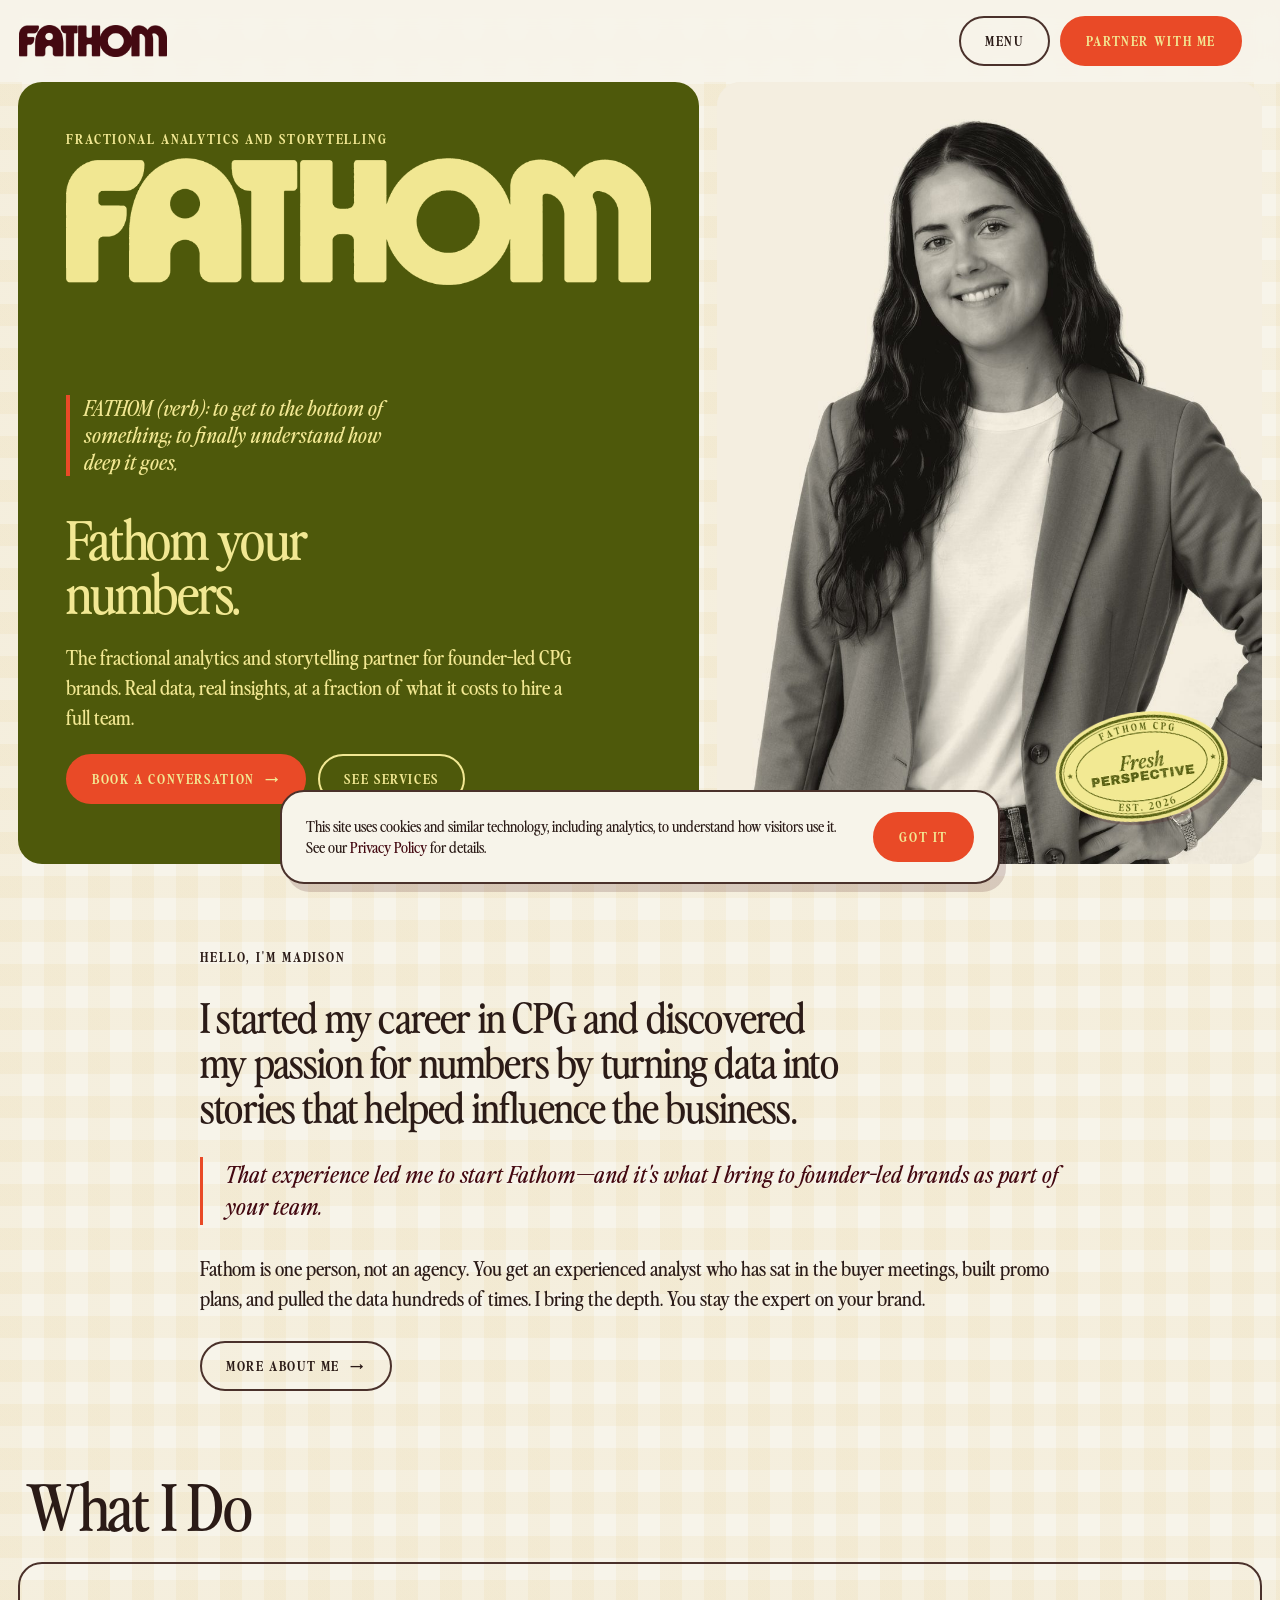
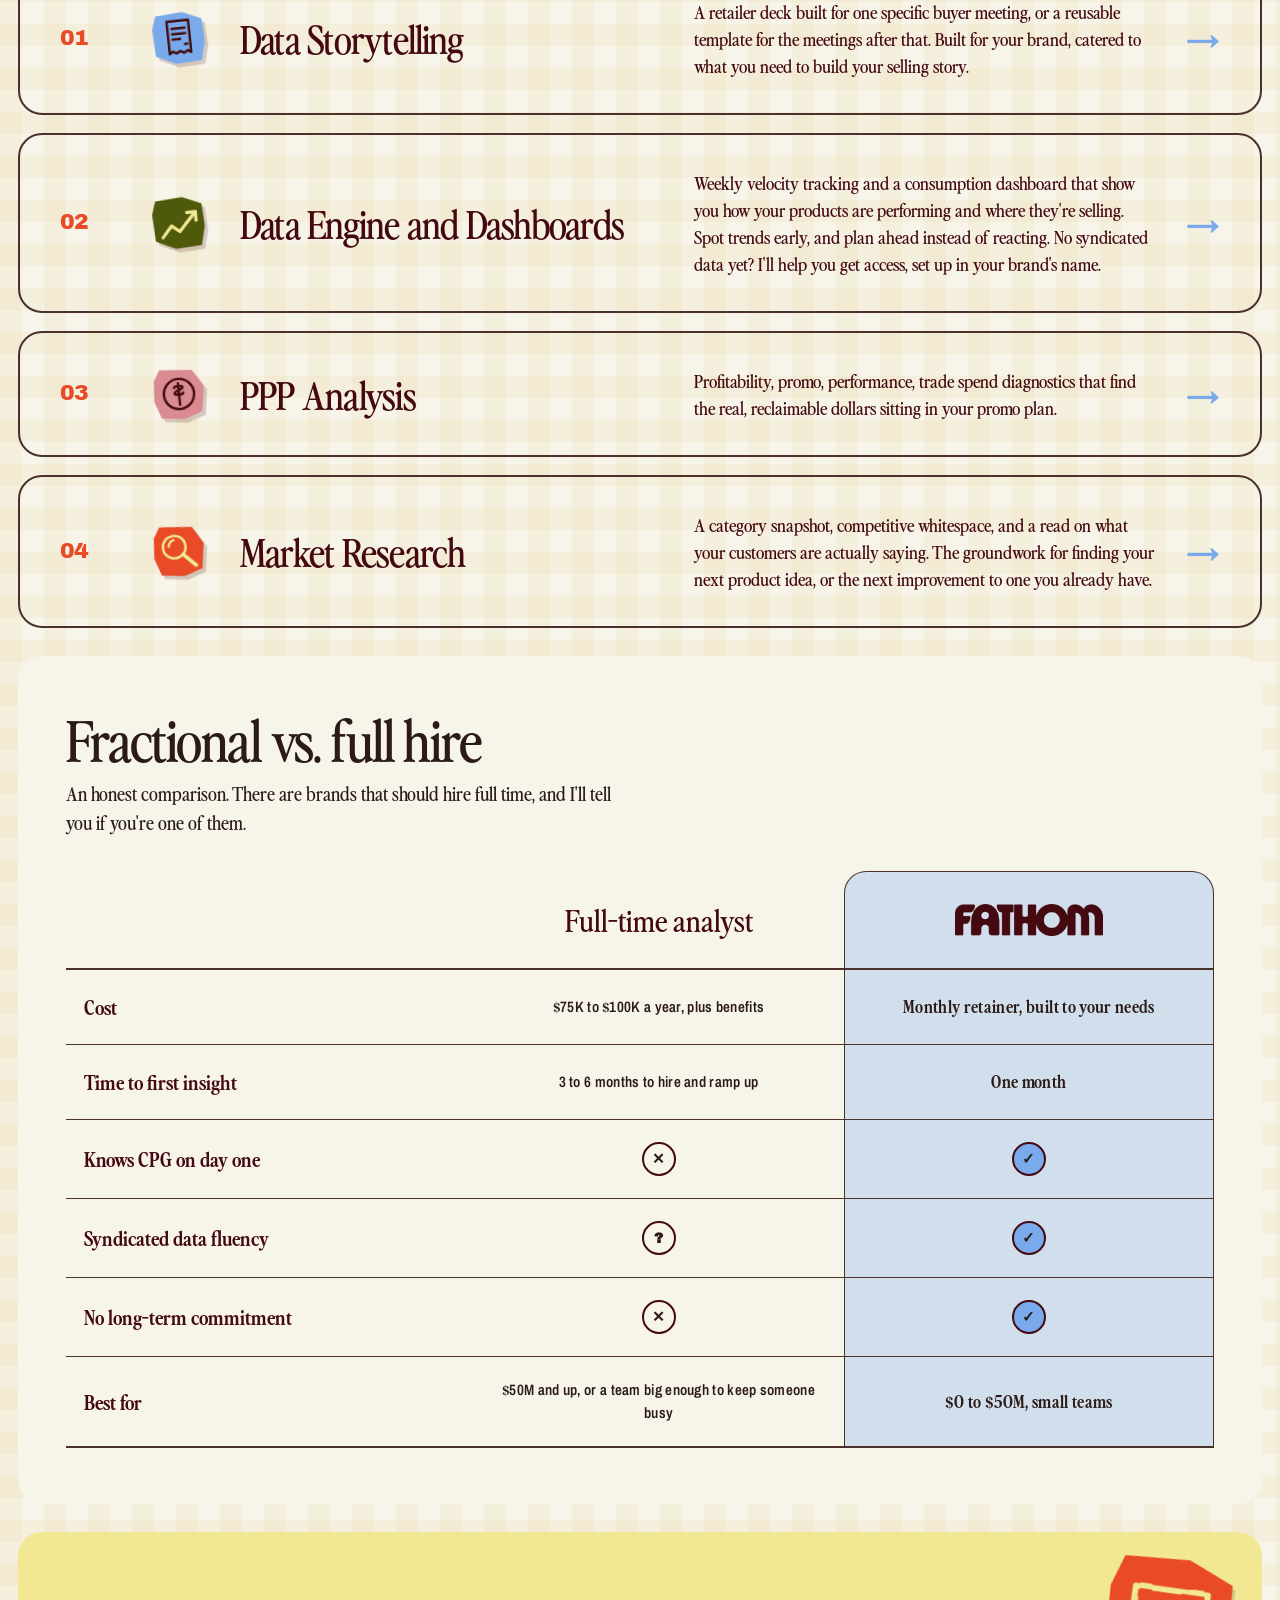
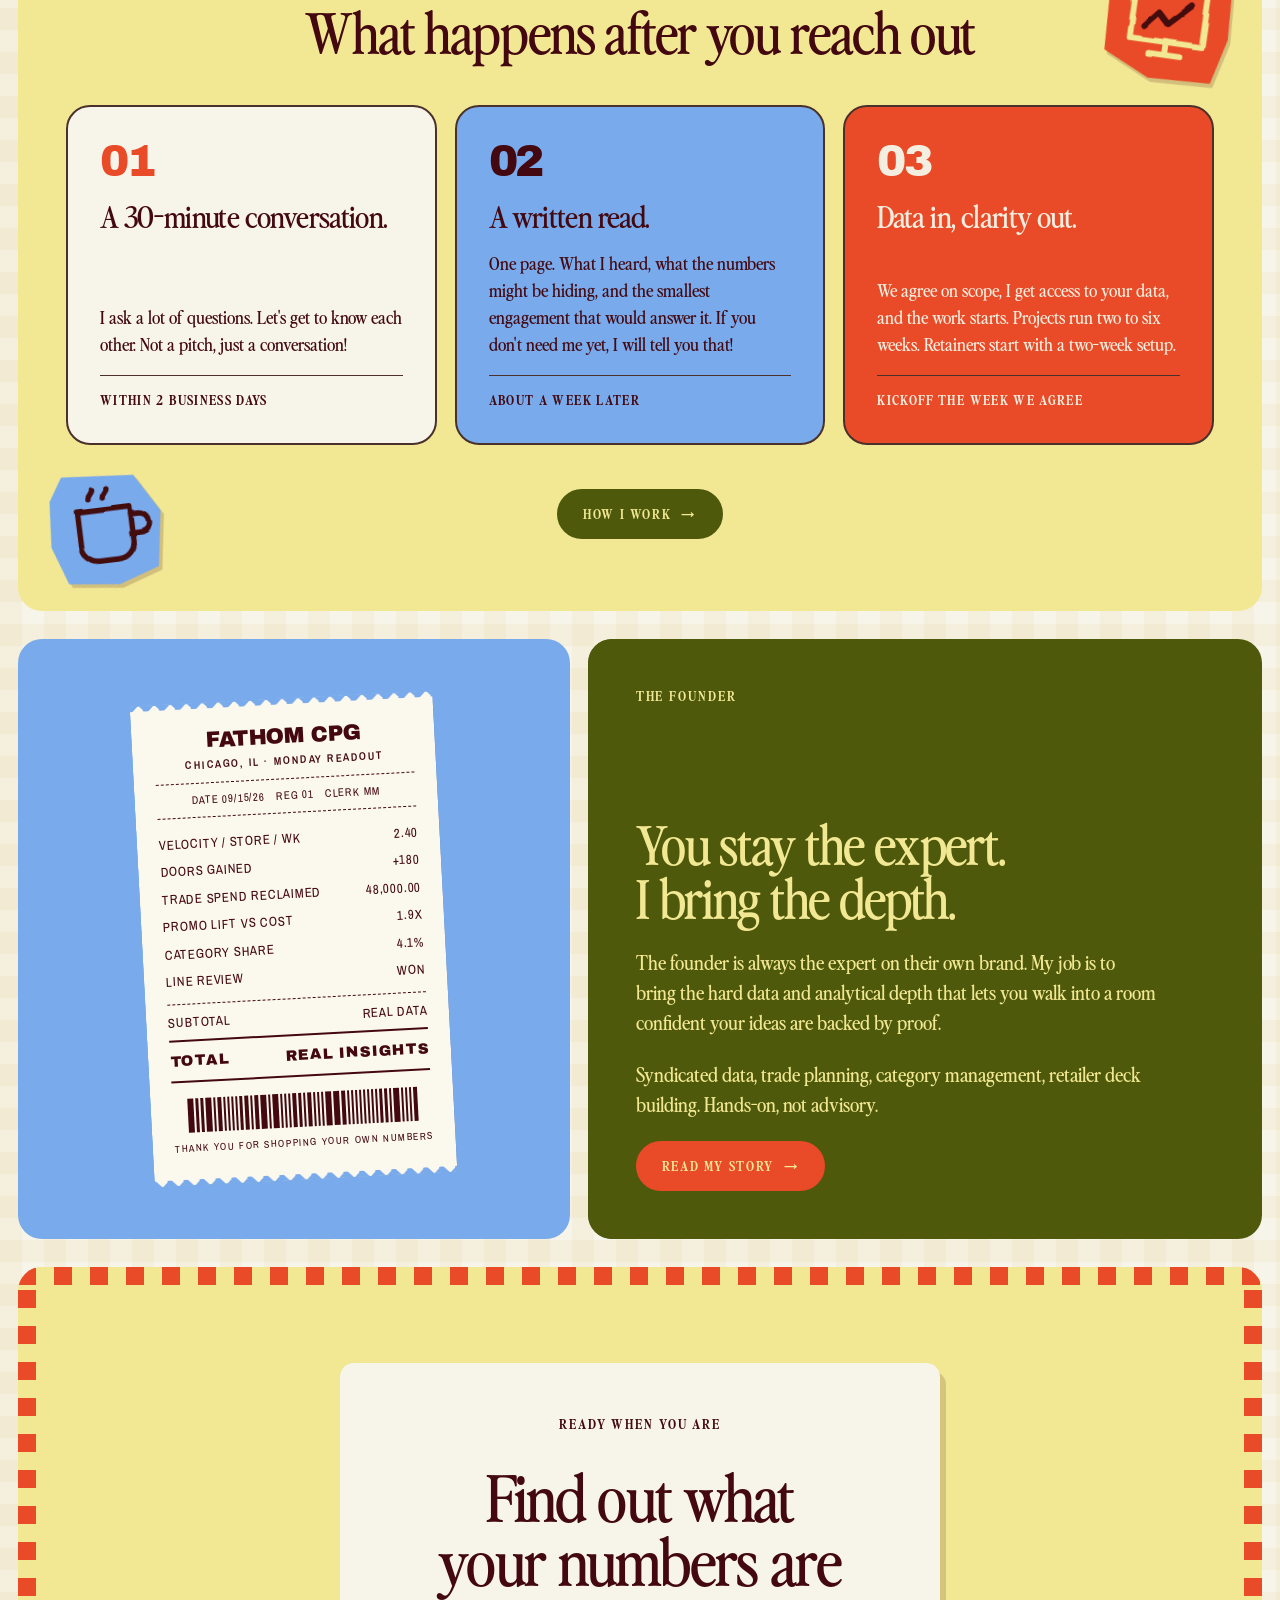
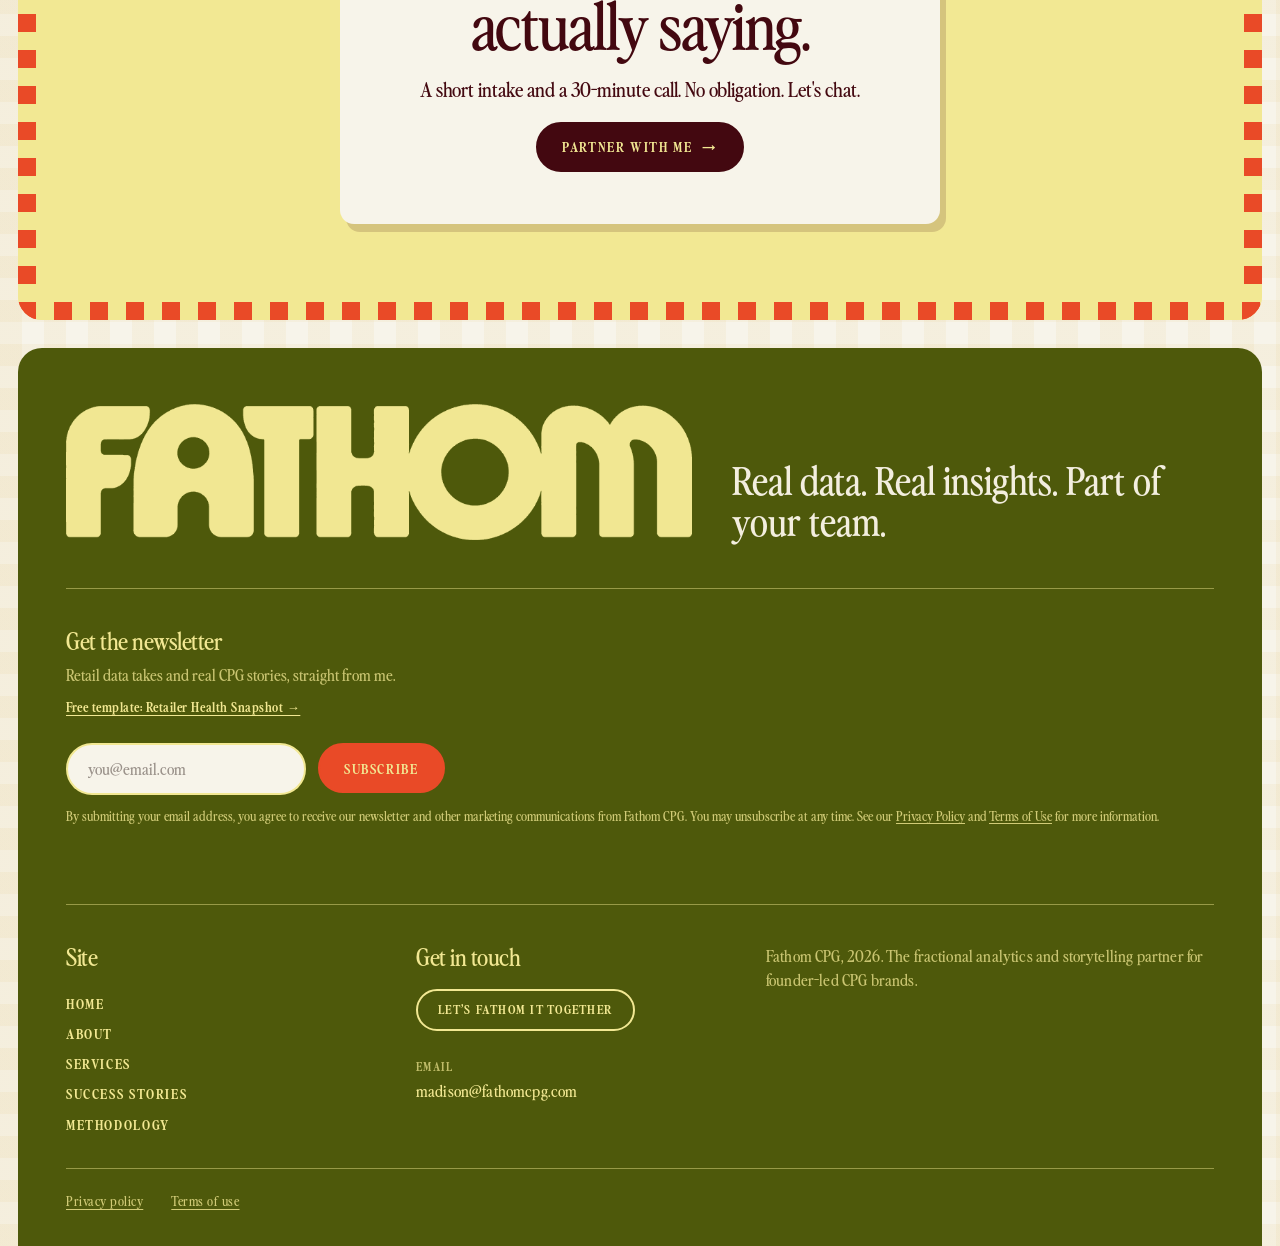
==== commit 8a4e4ffb: "Comparison chart: syndicated data fluency row, ? for analyst Co-Authored-By: Claude Sonnet 5.5 <nore" ====
--- a/index.html
+++ b/index.html
@@ -84,7 +84,7 @@
   <section class="compare panel">
     <h2>Fractional vs. full hire</h2>
     <p class="intro">An honest comparison. There are brands that should hire full time, and I'll tell you if you're one of them.</p>
-<div class="ftable"><div class="hd"></div><div class="hd">Full-time analyst</div><div class="hd me"><span class="logo" role="img" aria-label="Fathom"></span></div><div class="rowlab"><span>Cost</span></div><div class="val"><span><span class="usd">$</span>75K to <span class="usd">$</span>100K a year, plus benefits</span></div><div class="val me"><span>Monthly retainer, built to your needs</span></div><div class="rowlab"><span>Time to first insight</span></div><div class="val"><span>3 to 6 months to hire and ramp up</span></div><div class="val me"><span>One month</span></div><div class="rowlab"><span>Knows CPG on day one</span></div><div class="val"><span><span class="nx">✕</span></span></div><div class="val me"><span><span class="ck">✓</span></span></div><div class="rowlab"><span>Syndicated data ready</span></div><div class="val"><span><span class="nx">✕</span></span></div><div class="val me"><span><span class="ck">✓</span></span></div><div class="rowlab"><span>No long-term commitment</span></div><div class="val"><span><span class="nx">✕</span></span></div><div class="val me"><span><span class="ck">✓</span></span></div><div class="rowlab last"><span>Best for</span></div><div class="val last"><span><span class="usd">$</span>50M and up, or a team big enough to keep someone busy</span></div><div class="val me last"><span><span class="usd">$</span>0 to <span class="usd">$</span>50M, small teams</span></div></div>
+<div class="ftable"><div class="hd"></div><div class="hd">Full-time analyst</div><div class="hd me"><span class="logo" role="img" aria-label="Fathom"></span></div><div class="rowlab"><span>Cost</span></div><div class="val"><span><span class="usd">$</span>75K to <span class="usd">$</span>100K a year, plus benefits</span></div><div class="val me"><span>Monthly retainer, built to your needs</span></div><div class="rowlab"><span>Time to first insight</span></div><div class="val"><span>3 to 6 months to hire and ramp up</span></div><div class="val me"><span>One month</span></div><div class="rowlab"><span>Knows CPG on day one</span></div><div class="val"><span><span class="nx">✕</span></span></div><div class="val me"><span><span class="ck">✓</span></span></div><div class="rowlab"><span>Syndicated data fluency</span></div><div class="val"><span><span class="nx">?</span></span></div><div class="val me"><span><span class="ck">✓</span></span></div><div class="rowlab"><span>No long-term commitment</span></div><div class="val"><span><span class="nx">✕</span></span></div><div class="val me"><span><span class="ck">✓</span></span></div><div class="rowlab last"><span>Best for</span></div><div class="val last"><span><span class="usd">$</span>50M and up, or a team big enough to keep someone busy</span></div><div class="val me last"><span><span class="usd">$</span>0 to <span class="usd">$</span>50M, small teams</span></div></div>
   </section>
 
   <section class="striped chapter">
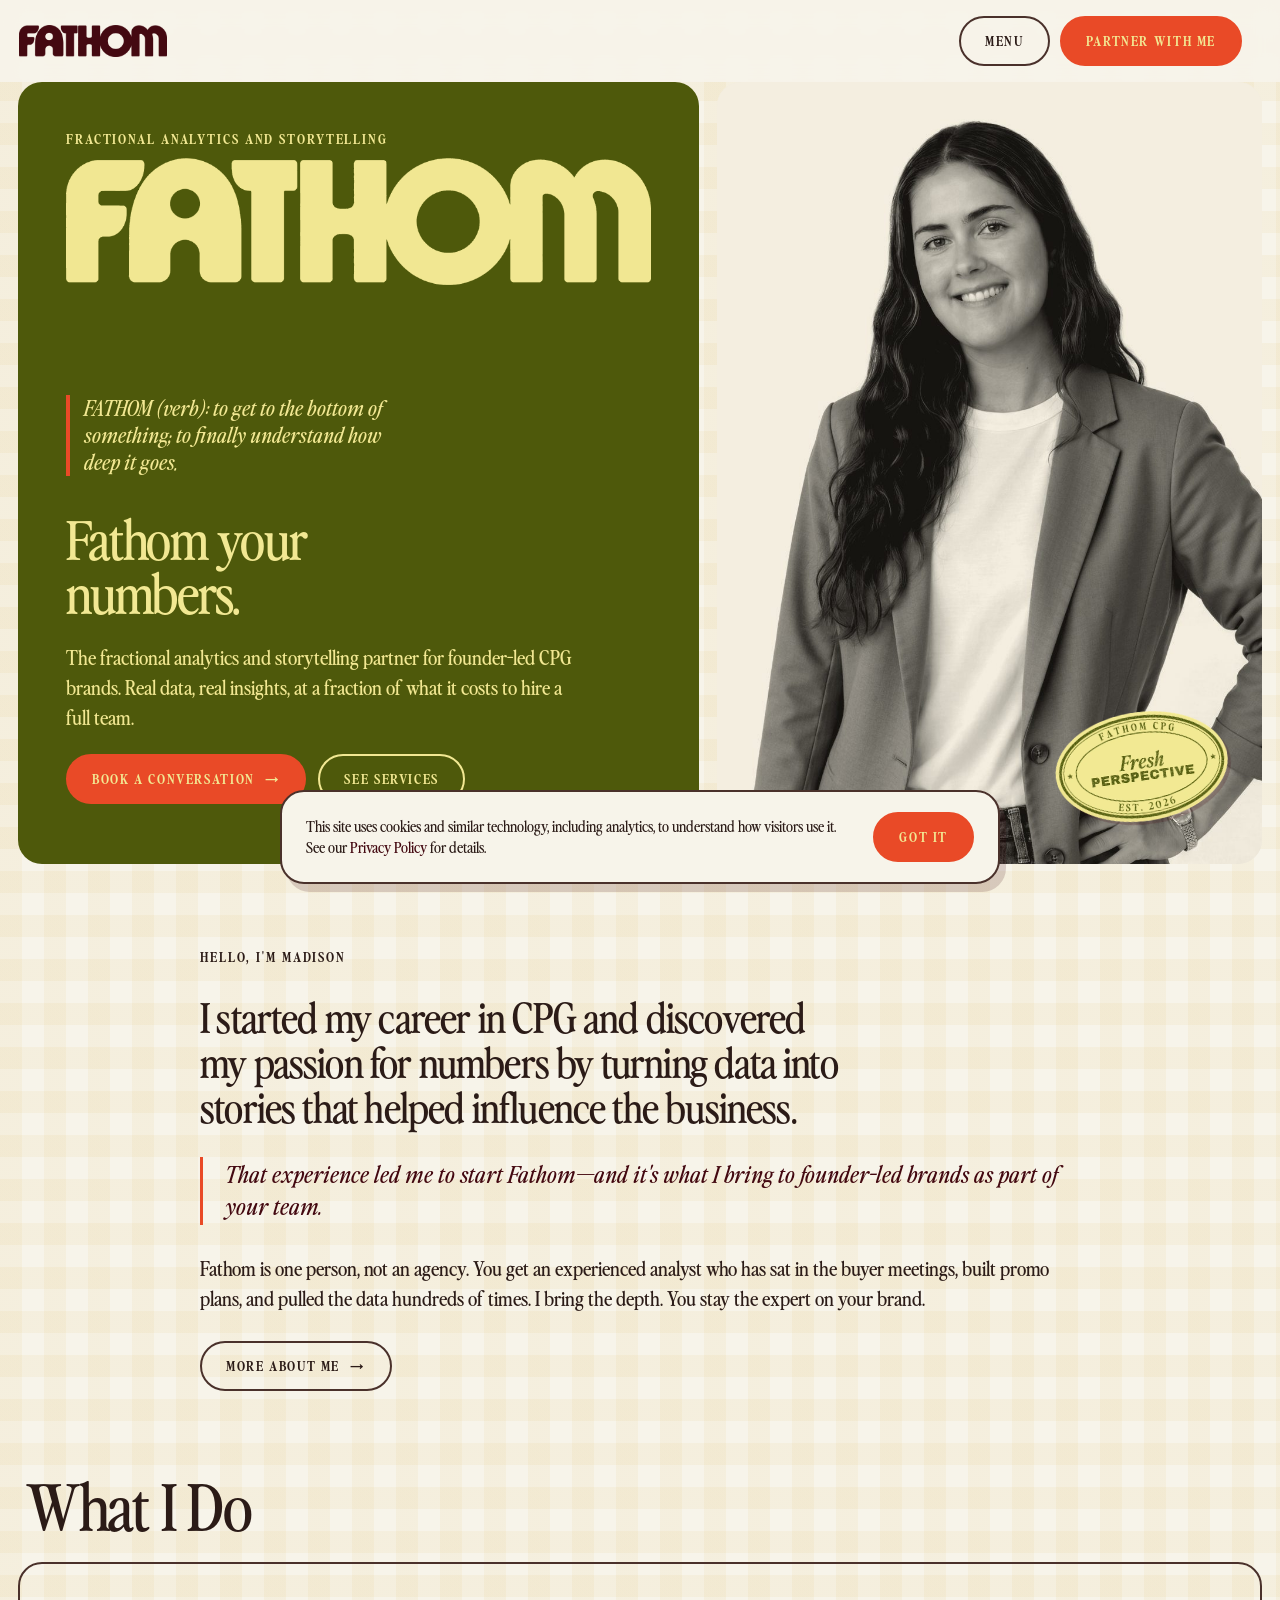
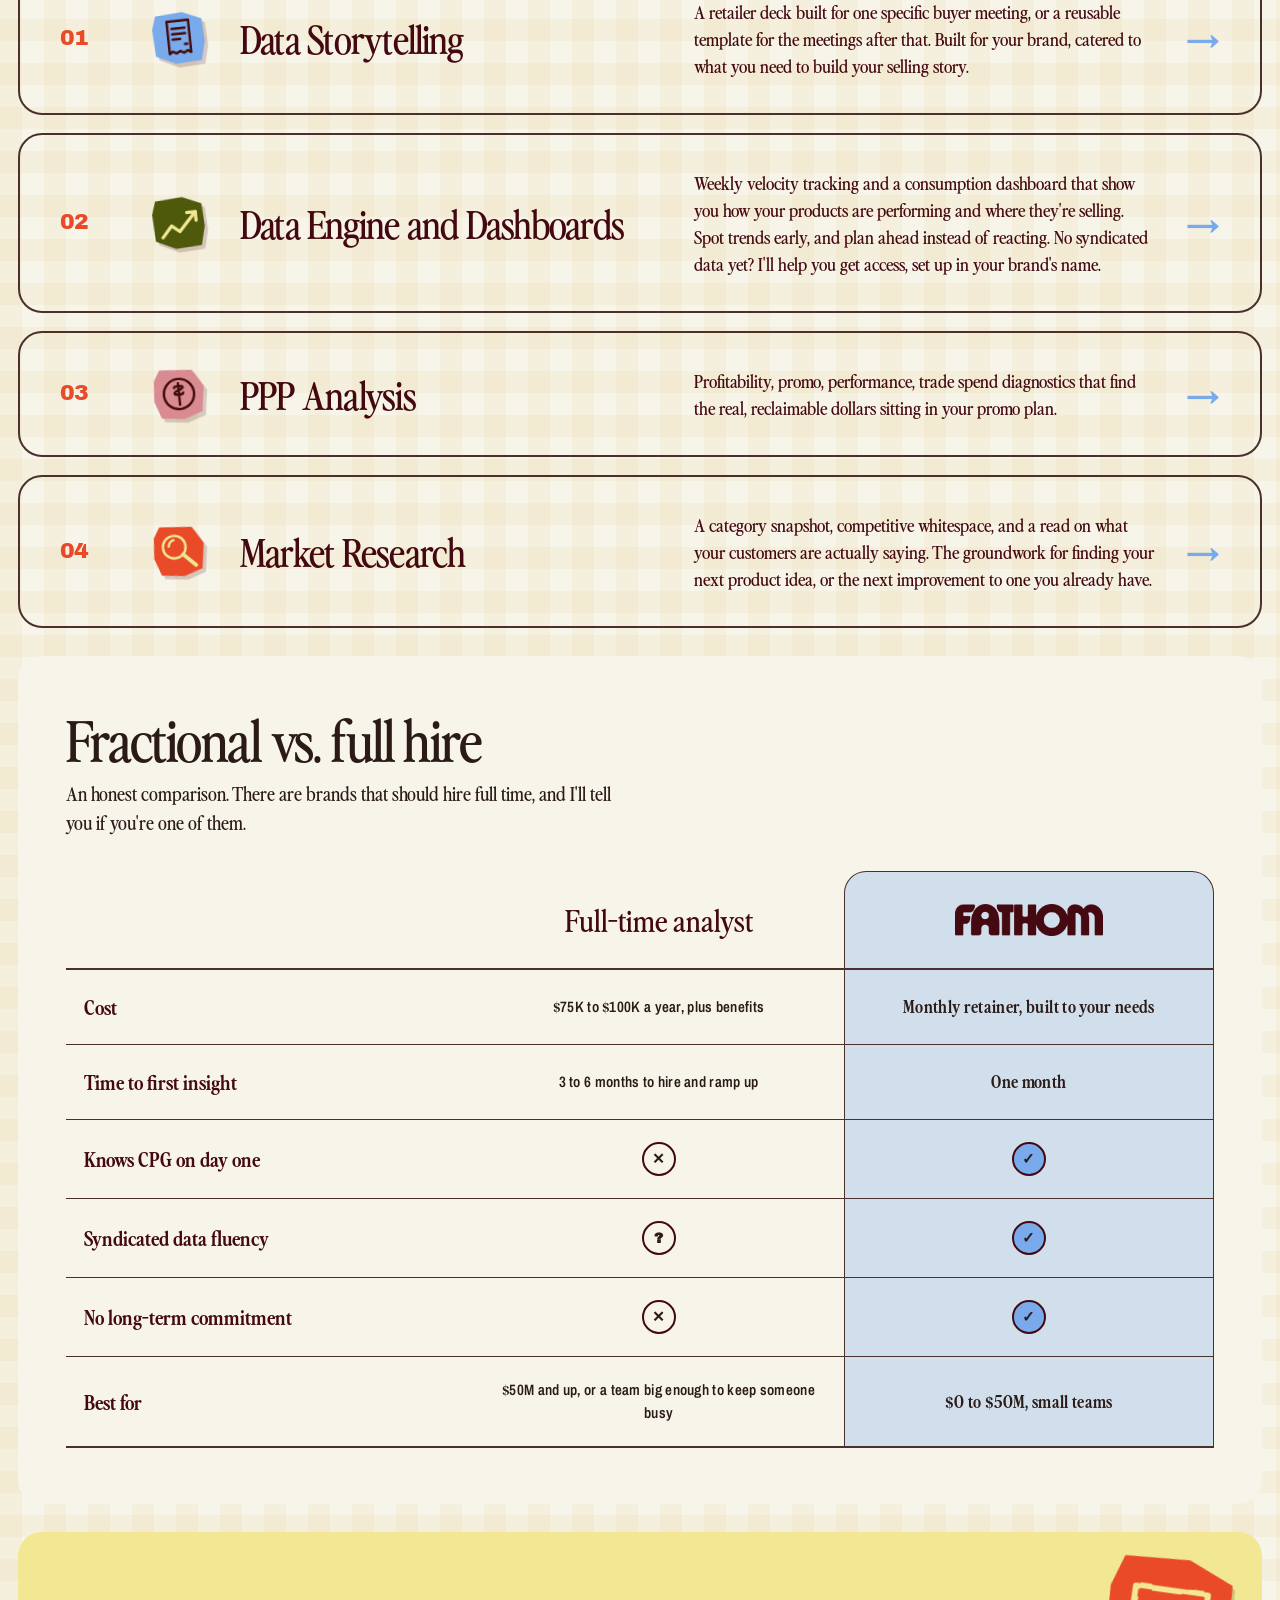
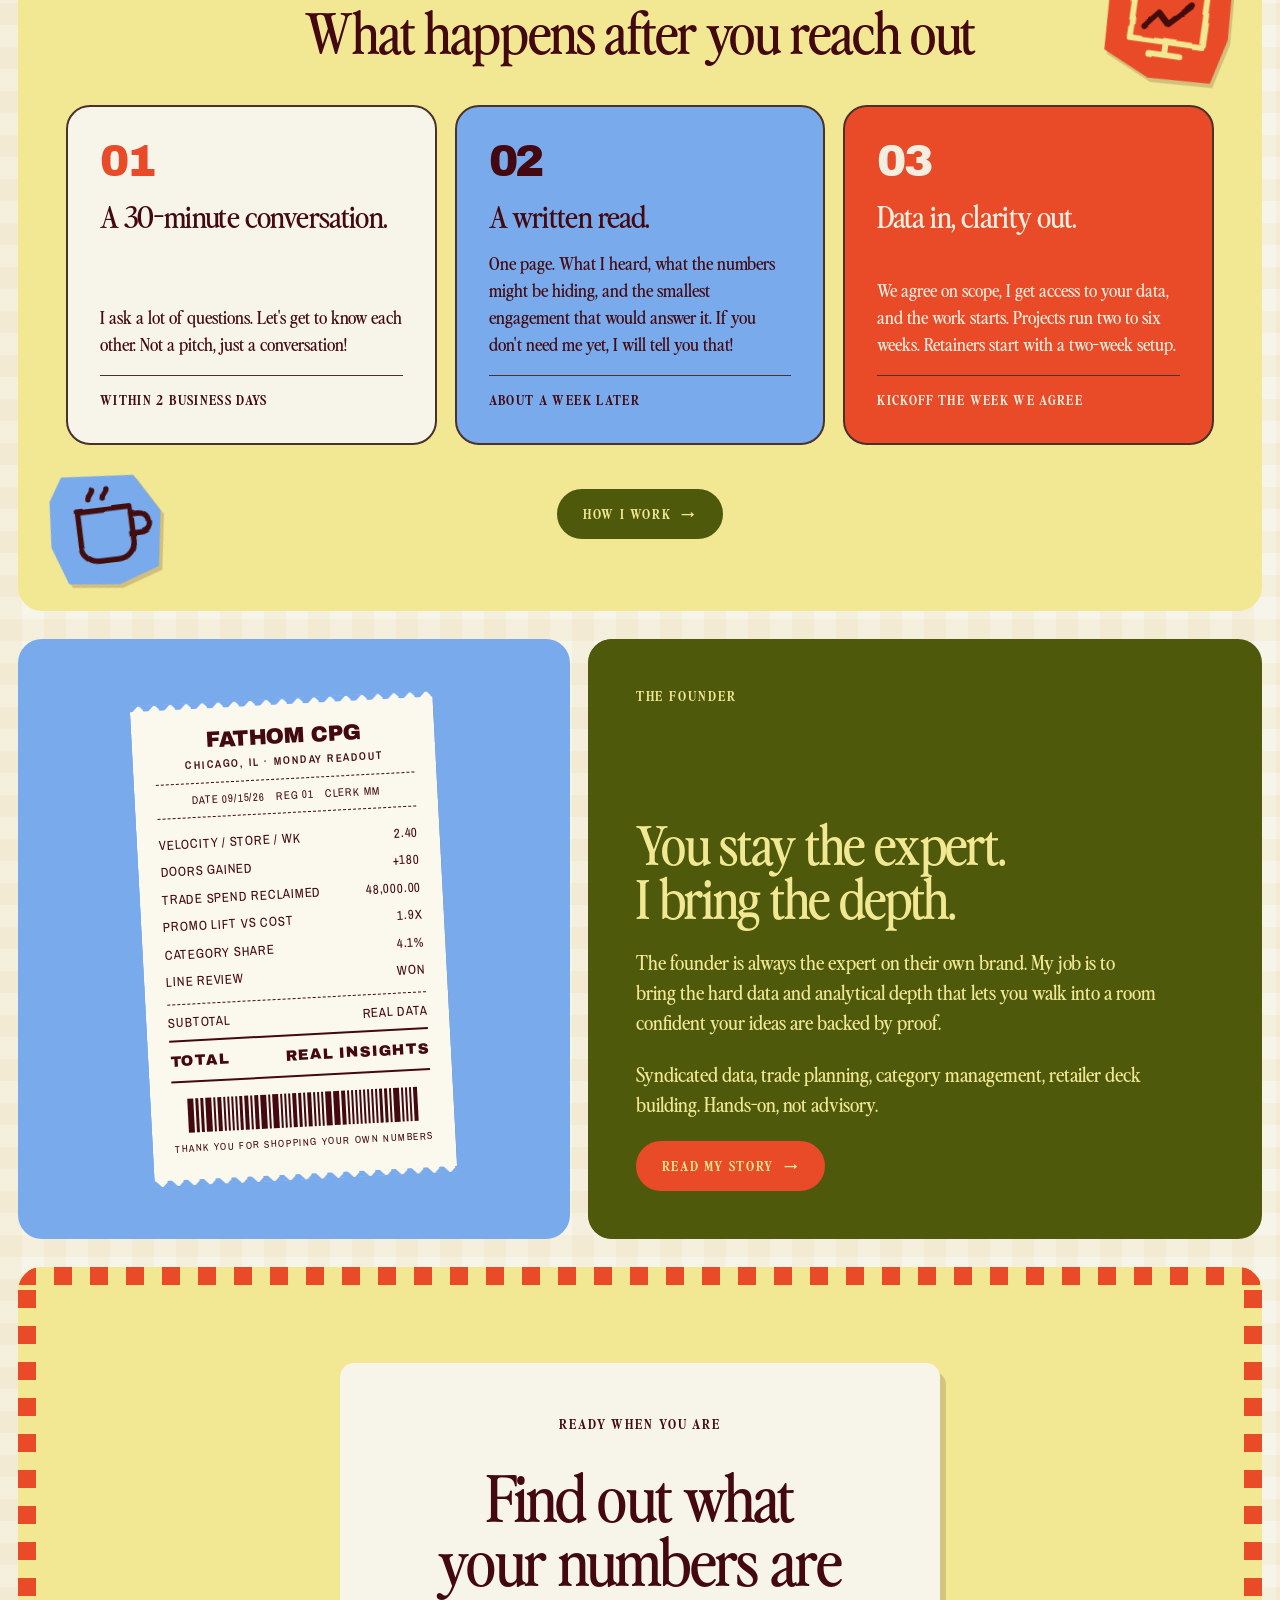
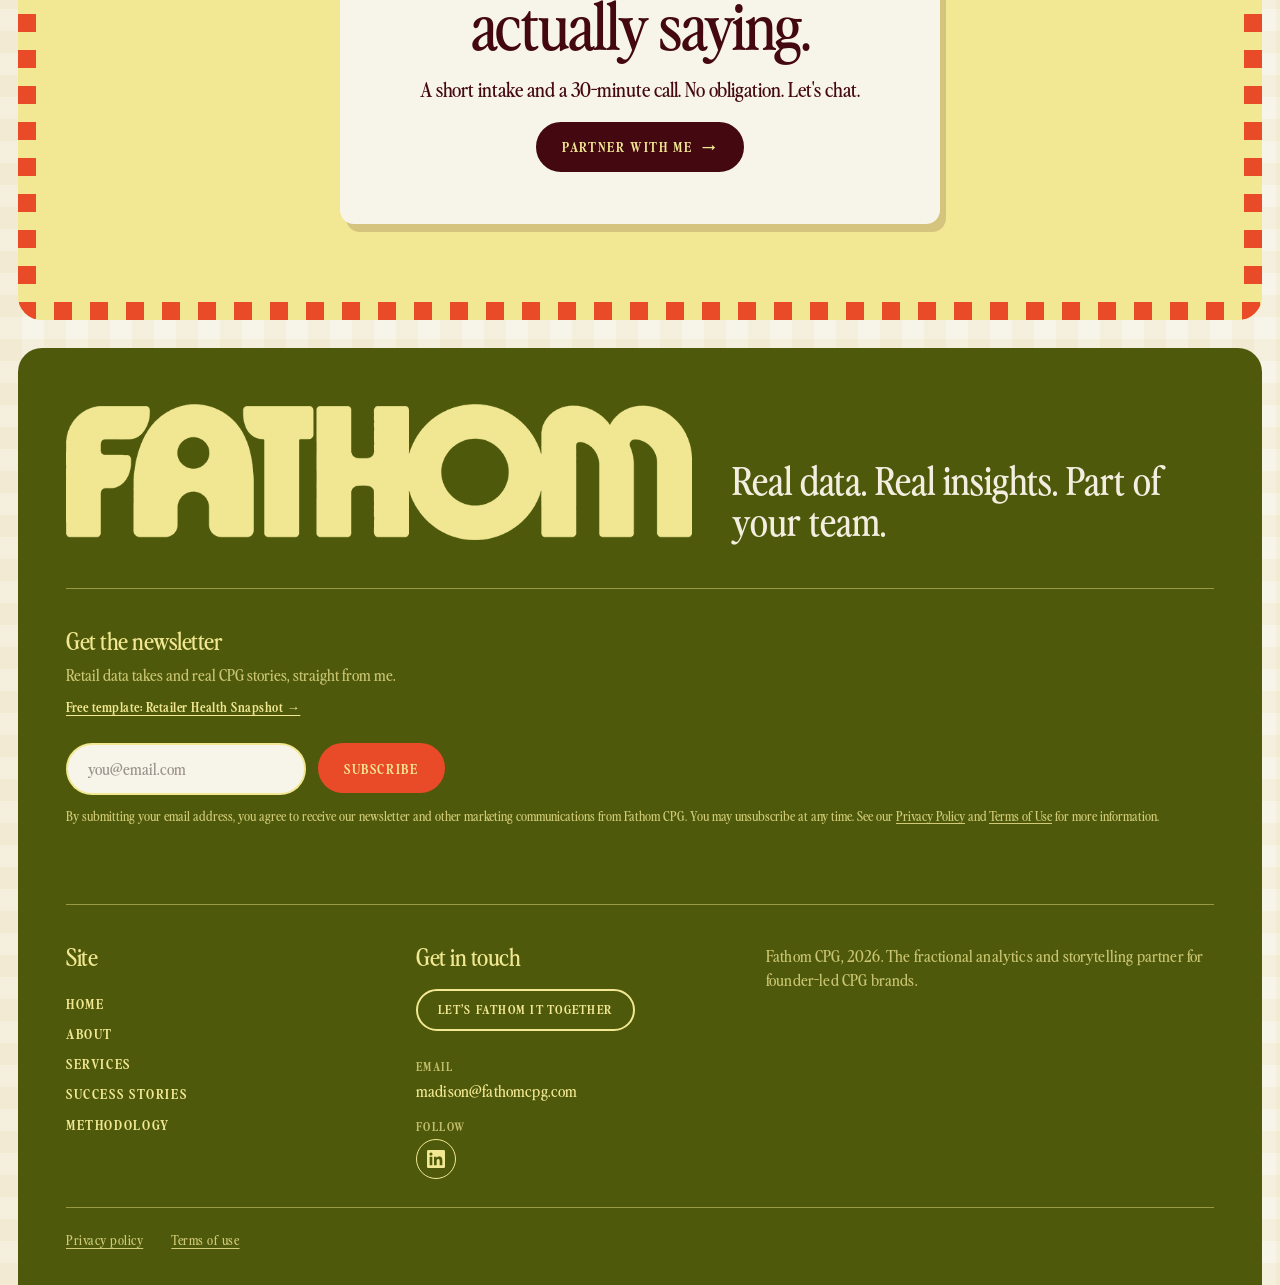
==== commit 246faadf: "Footer: add LinkedIn icon linking to the Fathom CPG company page Co-Authored-By: Claude Sonnet 5.5 <" ====
--- a/index.html
+++ b/index.html
@@ -154,7 +154,7 @@
   </div>
   <div class="foot-cols">
     <div><h4>Site</h4><a href="/">Home</a><a href="/about/">About</a><a href="/services/">Services</a><a href="/stories/">Success Stories</a><a href="/method/">Methodology</a></div>
-    <div><h4>Get in touch</h4><a class="pill" href="/partner/">Let’s fathom it together</a><span class="sub">Email</span><a class="mail" href="mailto:madison@fathomcpg.com">madison@fathomcpg.com</a></div>
+    <div><h4>Get in touch</h4><a class="pill" href="/partner/">Let’s fathom it together</a><span class="sub">Email</span><a class="mail" href="mailto:madison@fathomcpg.com">madison@fathomcpg.com</a><span class="sub">Follow</span><a class="social" href="https://www.linkedin.com/company/fathom-cpg/" target="_blank" rel="noopener noreferrer" aria-label="Fathom CPG on LinkedIn"><svg viewBox="0 0 24 24" width="18" height="18" aria-hidden="true" focusable="false"><path fill="currentColor" d="M20.447 20.452h-3.554v-5.569c0-1.328-.027-3.037-1.852-3.037-1.853 0-2.136 1.445-2.136 2.939v5.667H9.351V9h3.414v1.561h.046c.477-.9 1.637-1.85 3.37-1.85 3.601 0 4.267 2.37 4.267 5.455v6.286zM5.337 7.433a2.062 2.062 0 01-2.063-2.065 2.064 2.064 0 112.063 2.065zm1.782 13.019H3.555V9h3.564v11.452zM22.225 0H1.771C.792 0 0 .774 0 1.729v20.542C0 23.227.792 24 1.771 24h20.451C23.2 24 24 23.227 24 22.271V1.729C24 .774 23.2 0 22.222 0h.003z"/></svg></a></div>
     <div><span class="dim">Fathom CPG, 2026. The fractional analytics and storytelling partner for founder-led CPG brands.</span></div>
   </div>
 <div class="foot-legal"><a href="/privacy/">Privacy policy</a><a href="/terms/">Terms of use</a></div>
--- a/css/site.css
+++ b/css/site.css
@@ -867,4 +867,29 @@
 
   .cookie-notice{left:10px;right:10px;bottom:10px;padding:16px 18px;gap:12px}
   .cookie-notice p{font-size:13.5px}
-}+}
+
+/* stories: client logo wall. One <li> per brand; wraps and centers at any count. Logos are shown unaltered, only with written permission. */
+.clients{text-align:left;border-radius:var(--r);background:var(--paper);color:var(--wine);padding:72px 64px;display:grid;gap:56px}
+.clients-head{display:grid;gap:20px;justify-items:start}
+.clients-head h2{font-size:clamp(34px,3.8vw,58px);line-height:.98;max-width:22ch}
+.client-row{display:grid;grid-template-columns:1.05fr 1fr;gap:56px;align-items:center}
+.client-row.alt{grid-template-columns:1fr 1.05fr}.client-row.alt .client-card{order:-1}
+.clients-copy{display:grid;gap:20px;justify-items:start}
+.clients-copy>p{font-size:19px;max-width:40ch;margin:0;color:var(--ink)}
+.client-spec{margin:4px 0 0;width:100%;max-width:440px;border-top:1.5px dashed var(--wine)}
+.client-spec div{display:flex;justify-content:space-between;gap:16px;padding:10px 0;border-bottom:1.5px dashed var(--wine);font-family:var(--narrow);font-size:14px;letter-spacing:.1em;text-transform:uppercase}
+.client-spec dt{font-weight:600;opacity:.75;white-space:nowrap}.client-spec dd{margin:0;font-weight:700;text-align:right}
+.client-link{font-family:var(--pn);font-weight:700;font-size:13.5px;letter-spacing:.12em;text-transform:uppercase;color:var(--wine);text-decoration:underline;text-underline-offset:5px;text-decoration-thickness:1.5px}
+.client-link:hover{color:var(--tomato)}
+.client-card{position:relative;justify-self:center;display:block;width:min(100%,420px);background:#fff;border:2px solid var(--line);border-radius:var(--r);padding:36px 32px;box-shadow:6px 8px 0 rgba(67,8,16,.16);transform:rotate(2deg);transition:transform .25s}
+a.client-card:hover,a.client-card:focus-visible{transform:rotate(0deg) translateY(-4px)}
+.client-card img{display:block;width:100%;height:auto}
+.client-card.art{padding:0;transform:rotate(-2deg);background:#C62828}.client-card.art img{border-radius:calc(var(--r) - 2px)}
+.client-card .tape{left:50%;top:-14px;margin-left:-55px;transform:rotate(-4deg)}
+@media(max-width:860px){.clients{padding:44px 22px 40px;gap:48px}.client-row,.client-row.alt{grid-template-columns:1fr;gap:36px}.client-card,.client-row.alt .client-card{order:-1;width:min(100%,320px);padding:26px 24px}.client-card.art{padding:0}.clients-head h2{max-width:none}.client-spec div{font-size:13px;letter-spacing:.06em}}
+@media(prefers-reduced-motion:reduce){.client-card{transition:none}}
+@media(max-width:360px){.client-spec div{font-size:11.5px;letter-spacing:.03em}}
+.client-card.tint{padding:0;aspect-ratio:1/1;display:grid;place-items:center;background:#EBD4E0}.client-card.tint img{width:80%;height:auto}
+.pola.solo{width:min(100%,430px)}.pola.solo img{filter:none;object-position:center}
+.foot-cols a.social{display:inline-flex;align-items:center;justify-content:center;width:40px;height:40px;padding:0;border:1.5px solid var(--butter);border-radius:50%;color:var(--butter);transition:background .2s,color .2s}.foot-cols a.social:hover,.foot-cols a.social:focus-visible{background:var(--butter);color:var(--wine)}
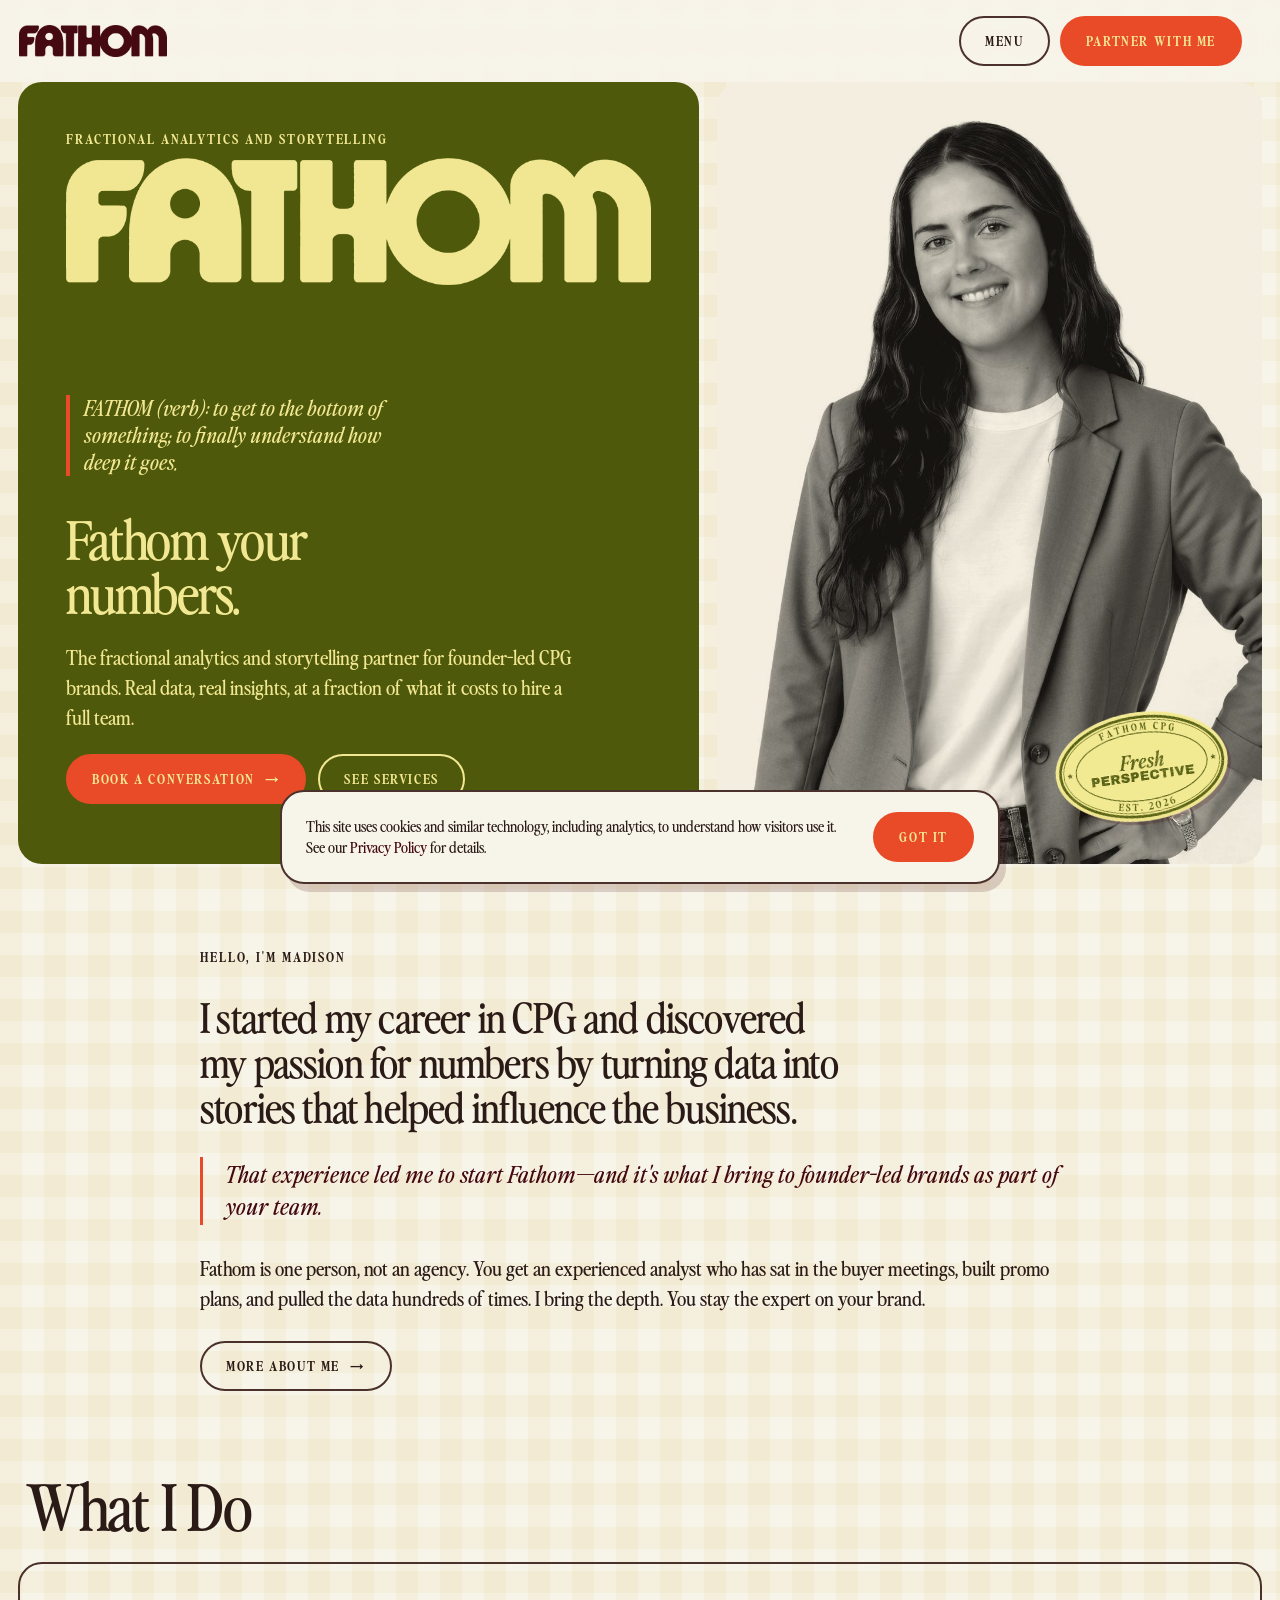
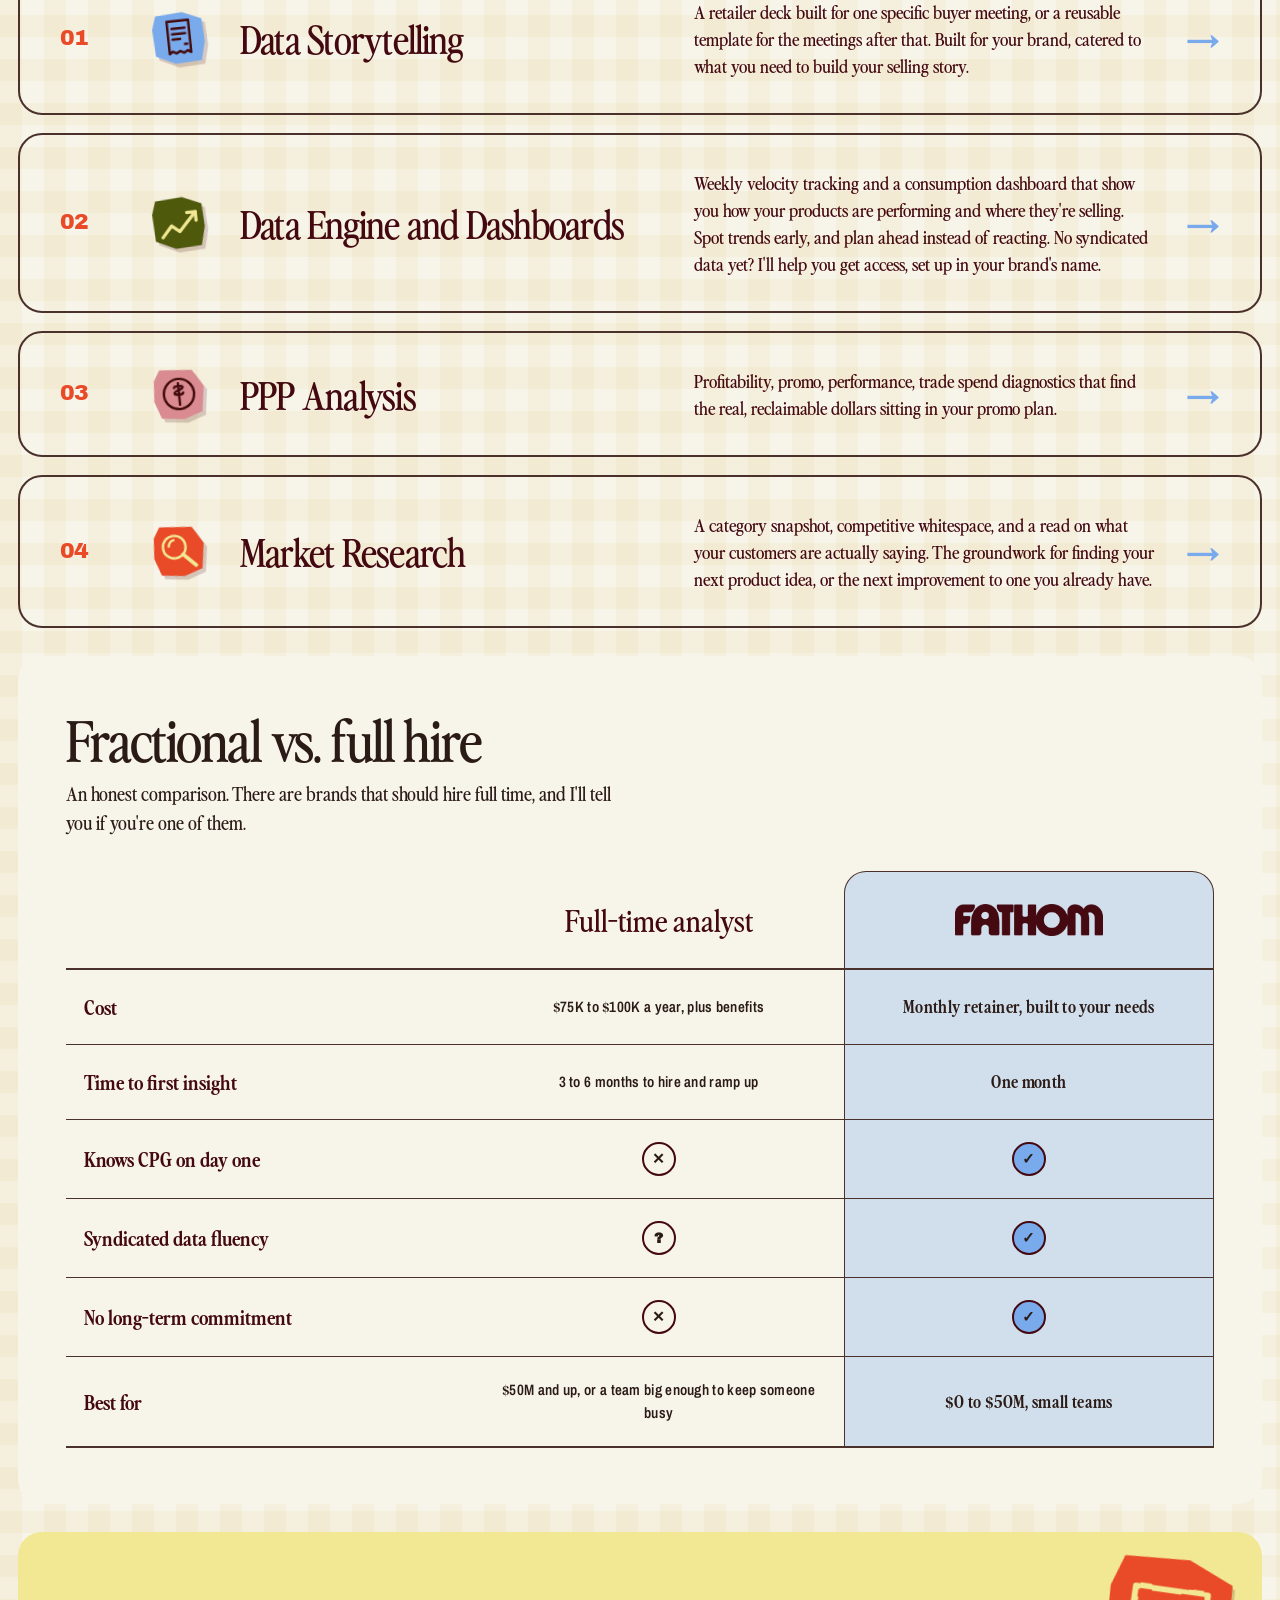
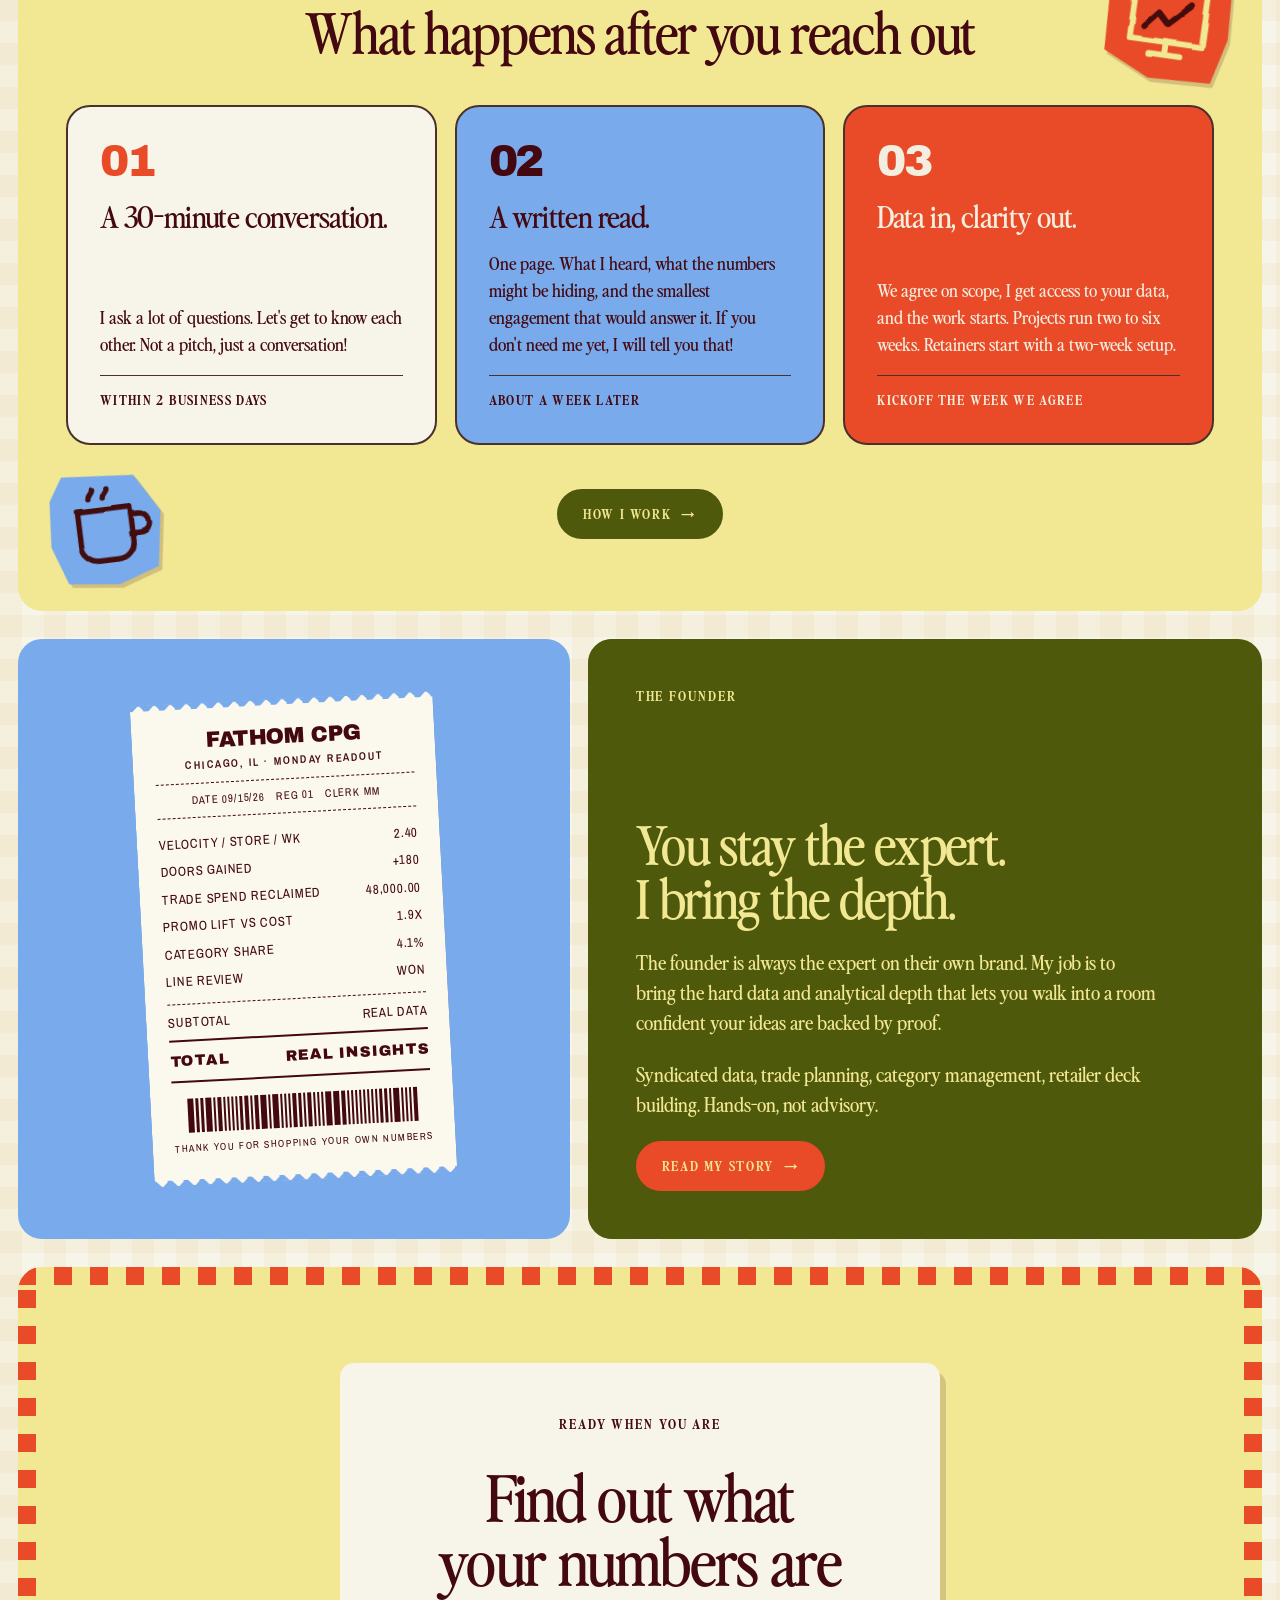
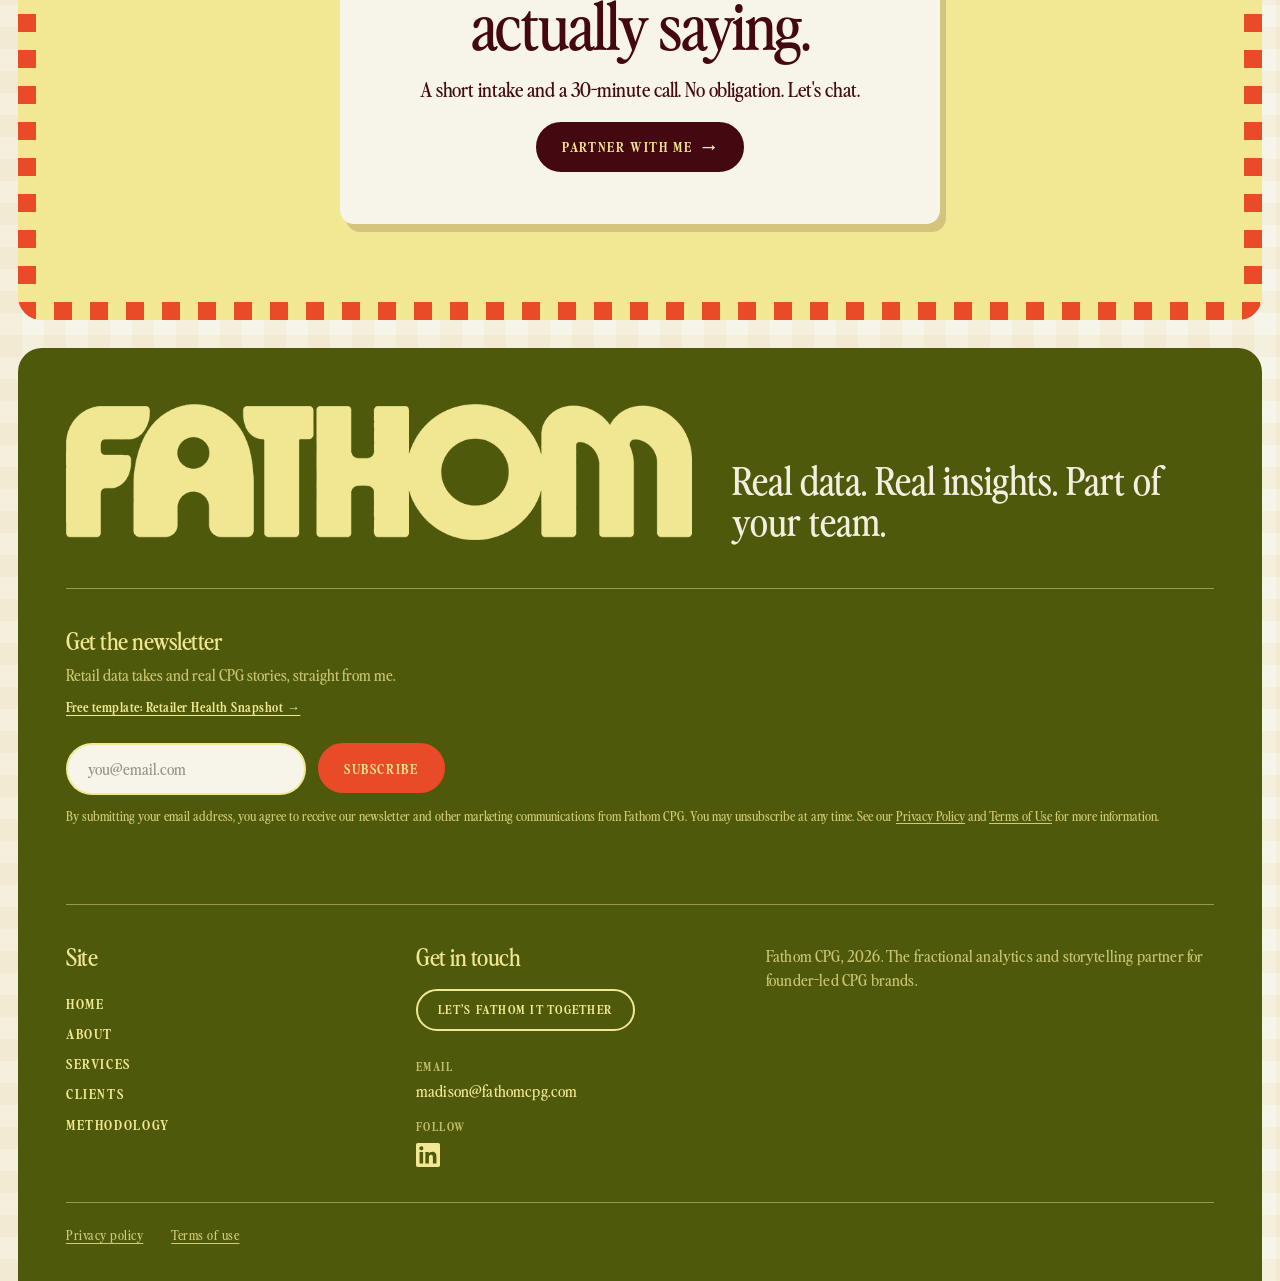
==== commit d07f3313: "Rename Stories page to Clients: new /clients/ URL with 301 from /stories/ Co-Authored-By: Claude Son" ====
--- a/index.html
+++ b/index.html
@@ -16,7 +16,7 @@
 <link rel="preload" href="/fonts/PerfectlyNineties-Regular.woff" as="font" type="font/woff" crossorigin>
 <link rel="stylesheet" href="/css/site.css">
 <script type="application/ld+json">{"@context":"https://schema.org","@type":"ProfessionalService","name":"Fathom CPG","url":"https://fathomcpg.com/","logo":"https://fathomcpg.com/img/logo.png","image":"https://fathomcpg.com/img/madison-bw.jpg","description":"Fractional analytics and storytelling partner for founder-led CPG brands.","email":"madison@fathomcpg.com","areaServed":"US","address":{"@type":"PostalAddress","addressLocality":"Chicago","addressRegion":"IL","addressCountry":"US"},"founder":{"@type":"Person","name":"Madison Marsh"},"sameAs":["https://www.google.com/maps?cid=5379299283778477455"]}</script>
-<script>(function(){var h=location.hash.slice(1);if(/^(about|services|stories|method|partner|privacy|terms)$/.test(h))location.replace('/'+h+'/');})();</script>
+<script>(function(){var h=location.hash.slice(1);if(/^(about|services|clients|stories|method|partner|privacy|terms)$/.test(h))location.replace('/'+(h==='stories'?'clients':h)+'/');})();</script>
 </head>
 <body>
 <svg class="svgdefs" aria-hidden="true"><defs>
@@ -30,7 +30,7 @@
     <a class="pill on" href="/" data-nav="home" aria-current="page">Home</a>
     <a class="pill" href="/about/" data-nav="about">About</a>
     <a class="pill" href="/services/" data-nav="services">Services</a>
-    <a class="pill" href="/stories/" data-nav="stories">Stories</a>
+    <a class="pill" href="/clients/" data-nav="clients">Clients</a>
     <a class="pill" href="/method/" data-nav="method">Method</a>
   </nav>
   <a class="brand" href="/" aria-label="Fathom CPG home"><span class="logo"></span></a>
@@ -153,7 +153,7 @@
     </form>
   </div>
   <div class="foot-cols">
-    <div><h4>Site</h4><a href="/">Home</a><a href="/about/">About</a><a href="/services/">Services</a><a href="/stories/">Success Stories</a><a href="/method/">Methodology</a></div>
+    <div><h4>Site</h4><a href="/">Home</a><a href="/about/">About</a><a href="/services/">Services</a><a href="/clients/">Clients</a><a href="/method/">Methodology</a></div>
     <div><h4>Get in touch</h4><a class="pill" href="/partner/">Let’s fathom it together</a><span class="sub">Email</span><a class="mail" href="mailto:madison@fathomcpg.com">madison@fathomcpg.com</a><span class="sub">Follow</span><a class="social" href="https://www.linkedin.com/company/fathom-cpg/" target="_blank" rel="noopener noreferrer" aria-label="Fathom CPG on LinkedIn"><svg viewBox="0 0 24 24" width="18" height="18" aria-hidden="true" focusable="false"><path fill="currentColor" d="M20.447 20.452h-3.554v-5.569c0-1.328-.027-3.037-1.852-3.037-1.853 0-2.136 1.445-2.136 2.939v5.667H9.351V9h3.414v1.561h.046c.477-.9 1.637-1.85 3.37-1.85 3.601 0 4.267 2.37 4.267 5.455v6.286zM5.337 7.433a2.062 2.062 0 01-2.063-2.065 2.064 2.064 0 112.063 2.065zm1.782 13.019H3.555V9h3.564v11.452zM22.225 0H1.771C.792 0 0 .774 0 1.729v20.542C0 23.227.792 24 1.771 24h20.451C23.2 24 24 23.227 24 22.271V1.729C24 .774 23.2 0 22.222 0h.003z"/></svg></a></div>
     <div><span class="dim">Fathom CPG, 2026. The fractional analytics and storytelling partner for founder-led CPG brands.</span></div>
   </div>
--- a/css/site.css
+++ b/css/site.css
@@ -630,7 +630,7 @@
 .page[data-page=retailer-health-snapshot] .statement h1{font-size:clamp(28px,3.2vw,52px);line-height:1.1;max-width:960px}
 .page[data-page=services] .hero-panel{position:relative}
 .page[data-page=method] .hero-panel{position:relative}
-.page[data-page=stories] .hero-panel{position:relative}
+.page[data-page=clients] .hero-panel{position:relative}
 /* method */
 .hero-panel .art.rcart{display:grid;place-items:center;min-height:380px}.rcart .rc{width:300px;--rr:4deg}
 .split.chapter.whyfull{grid-template-columns:1fr}.whyfull .panel{min-height:0;align-items:center;text-align:center;padding:96px 56px}.whyfull .head{justify-content:center}.whyfull .copy{max-width:780px;margin:auto;justify-items:center}.whyfull .copy h2{max-width:16ch;margin:auto}.whyfull .copy p{max-width:62ch;margin:auto}
@@ -804,13 +804,13 @@
   .acopy p{font-size:16px}
   .acopy .pill{height:40px;padding:0 18px;font-size:12px;margin-top:6px}
 
-  /* services/method/stories: drop the decorative hero art on mobile, show the small corner icon instead (desktop keeps the full art) */
+  /* services/method/clients: drop the decorative hero art on mobile, show the small corner icon instead (desktop keeps the full art) */
   .page[data-page=services] .hero-panel{grid-template-columns:1fr}
   .page[data-page=services] .hero-panel .art{display:none}
   .page[data-page=services] .hero-panel .corner-stk{display:block;position:absolute;top:28px;right:28px;width:72px;transform:rotate(15deg)}
-  .page[data-page=stories] .hero-panel{grid-template-columns:1fr}
-  .page[data-page=stories] .hero-panel .art{display:none}
-  .page[data-page=stories] .hero-panel .corner-stk{display:block;position:absolute;top:28px;right:28px;width:72px;transform:rotate(15deg)}
+  .page[data-page=clients] .hero-panel{grid-template-columns:1fr}
+  .page[data-page=clients] .hero-panel .art{display:none}
+  .page[data-page=clients] .hero-panel .corner-stk{display:block;position:absolute;top:28px;right:28px;width:72px;transform:rotate(15deg)}
   .page[data-page=method] .hero-panel .corner-stk{display:block;position:absolute;top:28px;right:28px;width:72px;transform:rotate(15deg);filter:drop-shadow(4px 5px 0 rgba(67,8,16,.3))}
 
   /* services "What I believe" cards: let the paragraph run the full card width */
@@ -869,7 +869,7 @@
   .cookie-notice p{font-size:13.5px}
 }
 
-/* stories: client logo wall. One <li> per brand; wraps and centers at any count. Logos are shown unaltered, only with written permission. */
+/* clients: client logo wall. One <li> per brand; wraps and centers at any count. Logos are shown unaltered, only with written permission. */
 .clients{text-align:left;border-radius:var(--r);background:var(--paper);color:var(--wine);padding:72px 64px;display:grid;gap:56px}
 .clients-head{display:grid;gap:20px;justify-items:start}
 .clients-head h2{font-size:clamp(34px,3.8vw,58px);line-height:.98;max-width:22ch}
@@ -892,4 +892,4 @@
 @media(max-width:360px){.client-spec div{font-size:11.5px;letter-spacing:.03em}}
 .client-card.tint{padding:0;aspect-ratio:1/1;display:grid;place-items:center;background:#EBD4E0}.client-card.tint img{width:80%;height:auto}
 .pola.solo{width:min(100%,430px)}.pola.solo img{filter:none;object-position:center}
-.foot-cols a.social{display:inline-flex;align-items:center;justify-content:center;width:40px;height:40px;padding:0;border:1.5px solid var(--butter);border-radius:50%;color:var(--butter);transition:background .2s,color .2s}.foot-cols a.social:hover,.foot-cols a.social:focus-visible{background:var(--butter);color:var(--wine)}
+.foot-cols a.social{display:inline-flex;align-items:center;justify-content:flex-start;width:auto;height:auto;padding:4px 0;color:var(--butter);transition:opacity .2s}.foot-cols a.social svg{width:24px;height:24px}.foot-cols a.social:hover,.foot-cols a.social:focus-visible{opacity:.7}
